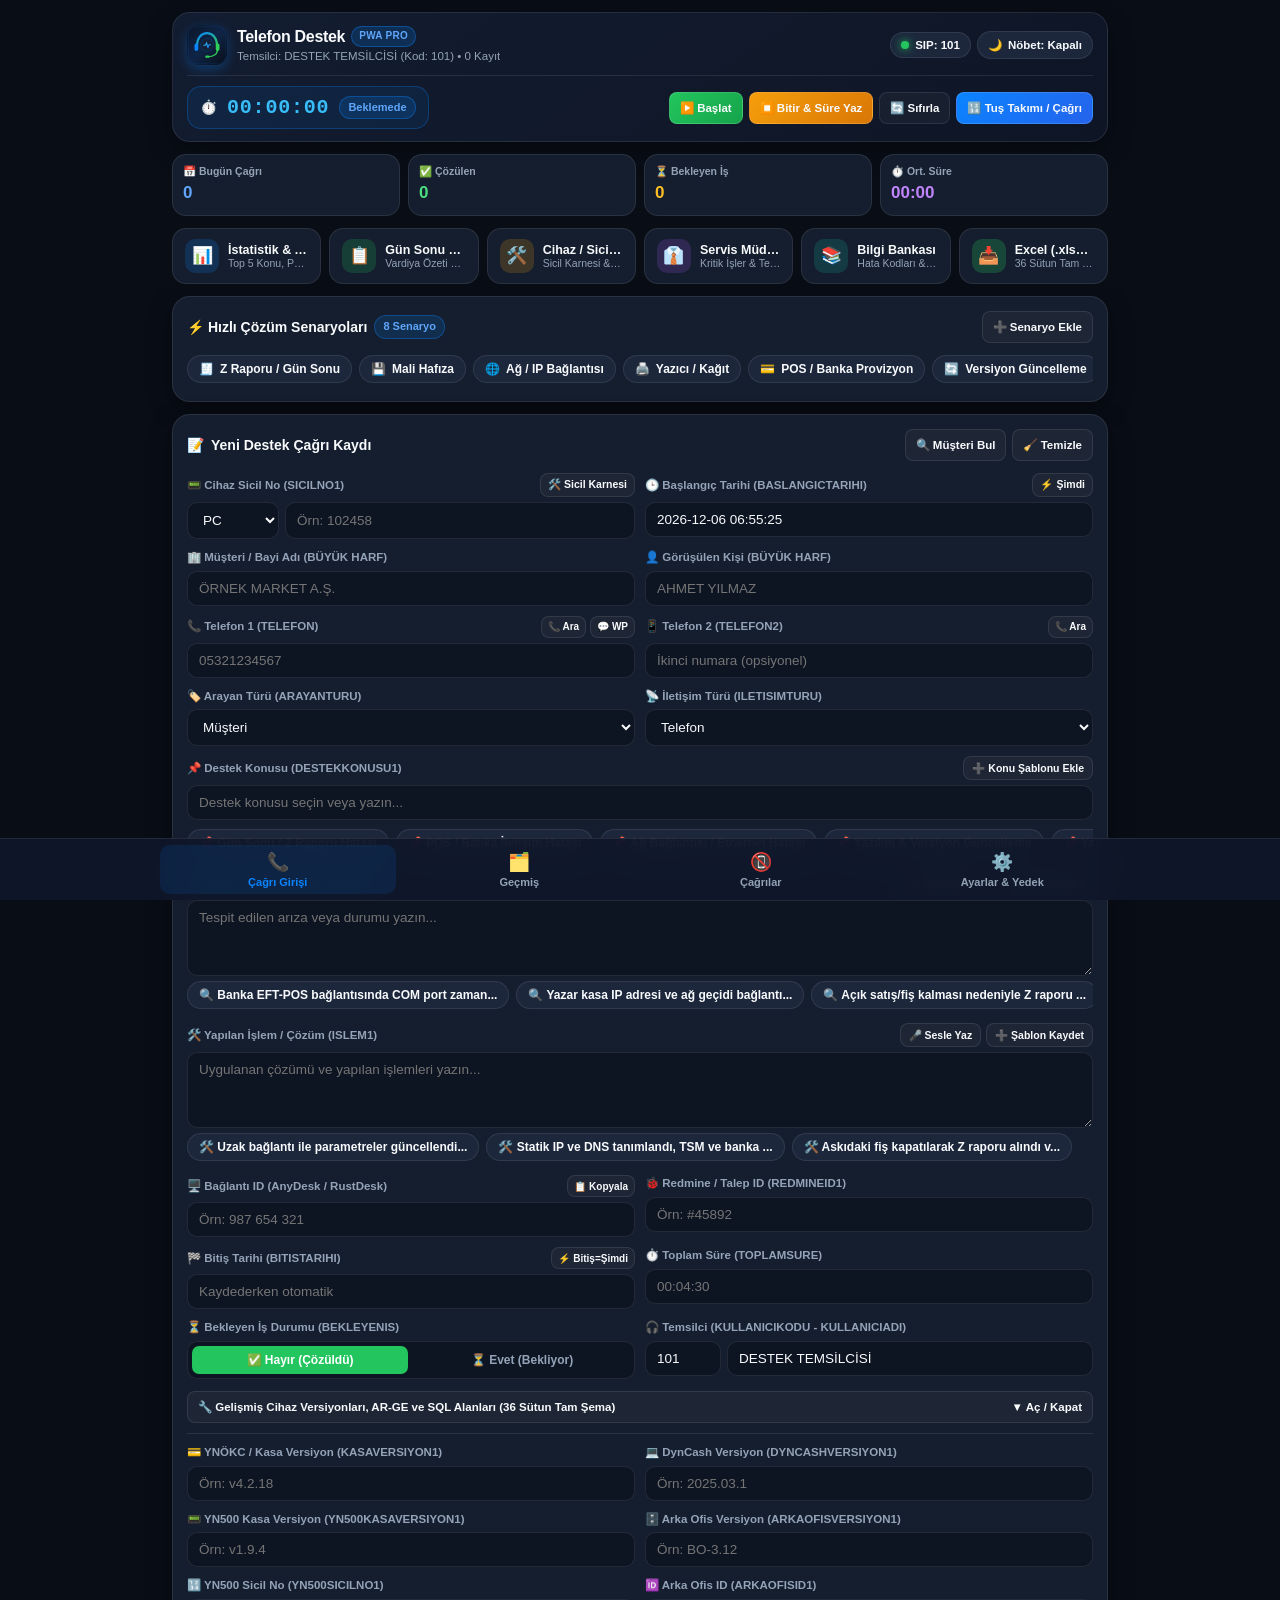
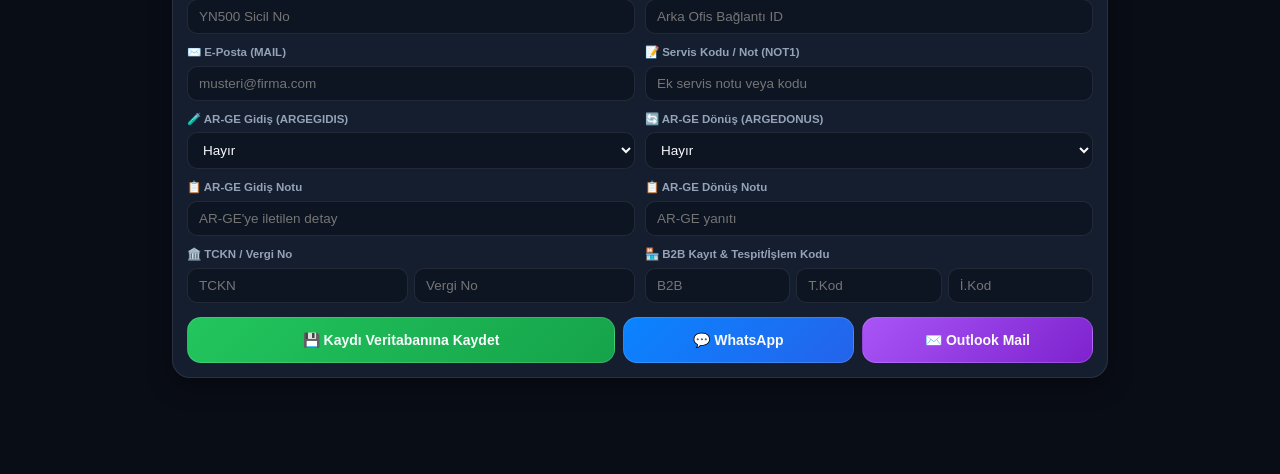
==== docs/index.html @ 039ad138 "refactor: update UI design and app configuration - Adopt iOS-inspired color palette and theme system" ====
<!DOCTYPE html>
<html lang="tr">
<head>
  <meta charset="UTF-8" />
  <meta name="viewport" content="width=device-width, initial-scale=1.0, maximum-scale=1.0, user-scalable=no, viewport-fit=cover" />
  <meta name="theme-color" content="#0A84FF" />
  <meta name="apple-mobile-web-app-capable" content="yes" />
  <meta name="apple-mobile-web-app-status-bar-style" content="black-translucent" />
  <meta name="apple-mobile-web-app-title" content="Telefon Destek" />
  <meta name="description" content="Telefon Destek - Çağrı Kayıt, Verimor SIP, Kronometre, İstatistik ve 36 Sütunlu Excel (.xlsx) Raporlama PWA Uygulaması" />
  <title>Telefon Destek - Çağrı & Servis Yönetimi (PWA)</title>
  <link rel="manifest" href="./manifest.json" />
  <link rel="icon" type="image/svg+xml" href="./icon.svg" />
  <link rel="apple-touch-icon" href="./icon.svg" />
  <link rel="stylesheet" href="./styles.css" />
</head>
<body>
  <div id="toastContainer" class="toast-container"></div>

  <div class="app-container">
    <!-- TOP HEADER & LIVE STOPWATCH / SIP BAR -->
    <header class="top-header">
      <div class="header-main-row">
        <div class="brand-wrap">
          <img src="./icon.svg" alt="Telefon Destek" class="brand-logo" />
          <div class="brand-titles">
            <div class="brand-title">
              <span>Telefon Destek</span>
              <span class="pwa-badge">PWA PRO</span>
            </div>
            <div class="brand-subtitle" id="headerRepSubtitle">Temsilci: Belirtilmemiş • Çevrimdışı Hazır</div>
          </div>
        </div>

        <div class="header-status-pills">
          <button type="button" class="status-pill" id="sipStatusPill" onclick="openModal('keypadModal')" title="Verimor SIP & Tuş Takımı">
            <span class="status-dot" id="sipStatusDot"></span>
            <span id="sipStatusText">SIP: Hazır (101)</span>
          </button>
          <button type="button" class="status-pill" id="dutyModePill" onclick="toggleDutyMode()" title="Nöbet / Mesai Dışı Modu">
            <span id="dutyModeIcon">🌙</span>
            <span id="dutyModeText">Nöbet: Kapalı</span>
          </button>
          <button type="button" class="status-pill" id="installPwaBtn" style="display:none; border-color:#0A84FF; color:#60A5FA;" onclick="installPWA()">
            <span>📲</span>
            <span>Uygulamayı Yükle</span>
          </button>
        </div>
      </div>

      <!-- LIVE CALL TIMER & QUICK ACTIONS -->
      <div class="timer-bar">
        <div class="timer-display-box" id="timerBox">
          <span>⏱️</span>
          <span class="timer-clock tabular-nums" id="timerDisplay">00:00:00</span>
          <span class="badge badge-blue" id="timerStateBadge">Beklemede</span>
        </div>

        <div class="timer-actions">
          <button type="button" class="btn btn-sm btn-green" id="btnTimerToggle" onclick="toggleTimer()">
            ▶️ Başlat
          </button>
          <button type="button" class="btn btn-sm btn-orange" onclick="finishCallTimerAndFill()">
            ⏹️ Bitir & Süre Yaz
          </button>
          <button type="button" class="btn btn-sm btn-outline" onclick="resetTimer()">
            🔄 Sıfırla
          </button>
          <button type="button" class="btn btn-sm btn-blue" onclick="openModal('keypadModal')">
            🔢 Tuş Takımı / Çağrı
          </button>
        </div>
      </div>
    </header>

    <!-- TAB 0: ANA EKRAN (ÇAĞRI GİRİŞİ & RAPOR ARAÇLARI) -->
    <main id="tabContent0" class="tab-pane">
      <!-- TODAY KPI STRIP -->
      <section class="kpi-strip">
        <div class="kpi-box">
          <div class="kpi-label">📅 Bugün Çağrı</div>
          <div class="kpi-val tabular-nums" id="kpiTodayTotal" style="color:#60A5FA;">0</div>
        </div>
        <div class="kpi-box">
          <div class="kpi-label">✅ Çözülen</div>
          <div class="kpi-val tabular-nums" id="kpiTodayResolved" style="color:#4ADE80;">0</div>
        </div>
        <div class="kpi-box">
          <div class="kpi-label">⏳ Bekleyen İş</div>
          <div class="kpi-val tabular-nums" id="kpiTodayPending" style="color:#FBBF24;">0</div>
        </div>
        <div class="kpi-box">
          <div class="kpi-label">⏱️ Ort. Süre</div>
          <div class="kpi-val tabular-nums" id="kpiTodayAvg" style="color:#C084FC;">00:00</div>
        </div>
      </section>

      <!-- QUICK REPORT & MANAGEMENT TOOLS -->
      <section class="quick-tools-grid">
        <button type="button" class="tool-card-btn" onclick="openStatisticsModal()">
          <div class="tool-icon" style="background:rgba(10,132,255,0.18); color:#60A5FA;">📊</div>
          <div class="tool-meta">
            <div class="tool-title">İstatistik & Analiz</div>
            <div class="tool-sub">Top 5 Konu, Personel, Isı Haritası</div>
          </div>
        </button>

        <button type="button" class="tool-card-btn" onclick="openDailyShiftModal()">
          <div class="tool-icon" style="background:rgba(34,197,94,0.18); color:#4ADE80;">📋</div>
          <div class="tool-meta">
            <div class="tool-title">Gün Sonu Raporu</div>
            <div class="tool-sub">Vardiya Özeti & WhatsApp</div>
          </div>
        </button>

        <button type="button" class="tool-card-btn" onclick="openDeviceReportModal()">
          <div class="tool-icon" style="background:rgba(245,158,11,0.18); color:#FBBF24;">🛠️</div>
          <div class="tool-meta">
            <div class="tool-title">Cihaz / Sicil Raporu</div>
            <div class="tool-sub">Sicil Karnesi & Arıza Geçmişi</div>
          </div>
        </button>

        <button type="button" class="tool-card-btn" onclick="openServiceManagerModal()">
          <div class="tool-icon" style="background:rgba(168,85,247,0.18); color:#C084FC;">👔</div>
          <div class="tool-meta">
            <div class="tool-title">Servis Müdürü Paneli</div>
            <div class="tool-sub">Kritik İşler & Tekrarlayanlar</div>
          </div>
        </button>

        <button type="button" class="tool-card-btn" onclick="openKnowledgeBaseModal()">
          <div class="tool-icon" style="background:rgba(20,184,166,0.18); color:#2DD4BF;">📚</div>
          <div class="tool-meta">
            <div class="tool-title">Bilgi Bankası</div>
            <div class="tool-sub">Hata Kodları & Hazır Çözüm</div>
          </div>
        </button>

        <button type="button" class="tool-card-btn" onclick="openExportExcelModal()">
          <div class="tool-icon" style="background:rgba(34,197,94,0.24); color:#4ADE80;">📥</div>
          <div class="tool-meta">
            <div class="tool-title">Excel (.xlsx) İndir</div>
            <div class="tool-sub">36 Sütun Tam Tablo Çıktısı</div>
          </div>
        </button>
      </section>

      <!-- QUICK SCENARIOS (SIK KARŞILAŞILAN SENARYOLAR) -->
      <section class="section-card">
        <div class="section-header">
          <div class="section-title">
            <span>⚡ Hızlı Çözüm Senaryoları</span>
            <span class="badge badge-blue" id="scenarioCountBadge">8 Senaryo</span>
          </div>
          <button type="button" class="btn btn-sm btn-outline" onclick="openScenarioModal()">
            ➕ Senaryo Ekle
          </button>
        </div>
        <div class="chips-scroll-row" id="quickScenariosRow"></div>
      </section>

      <!-- AUTO-FILL CUSTOMER SUGGESTION BANNER -->
      <div class="autofill-banner" id="autoFillBanner">
        <div style="min-width:0; flex:1;">
          <div style="font-size:12.5px; font-weight:800; color:#60A5FA;" id="autoFillTitle">💡 Geçmiş Kayıt Eşleşti</div>
          <div style="font-size:11.5px; color:var(--text-secondary);" id="autoFillDesc">Müşteri ve cihaz versiyon bilgileri bulundu.</div>
        </div>
        <div style="display:flex; gap:6px;">
          <button type="button" class="btn btn-sm btn-blue" onclick="applyAutoFillSuggestion()">⚡ Bilgileri Doldur</button>
          <button type="button" class="btn btn-sm btn-outline" onclick="dismissAutoFillBanner()">✖</button>
        </div>
      </div>

      <!-- MAIN SUPPORT ENTRY FORM -->
      <form id="supportForm" class="section-card" onsubmit="handleSaveRecord(event)">
        <div class="section-header">
          <div class="section-title">
            <span id="formModeIcon">📝</span>
            <span id="formModeTitle">Yeni Destek Çağrı Kaydı</span>
            <span class="badge badge-orange" id="editingRecordBadge" style="display:none;">Düzenleme Modu</span>
          </div>
          <div style="display:flex; gap:6px;">
            <button type="button" class="btn btn-sm btn-outline" onclick="lookupCustomerCandidatesManual()">
              🔍 Müşteri Bul
            </button>
            <button type="button" class="btn btn-sm btn-outline" onclick="clearSupportForm()">
              🧹 Temizle
            </button>
          </div>
        </div>

        <div class="form-grid">
          <!-- Sicil No (Prefix + Digits) -->
          <div class="form-group">
            <div class="field-label-row">
              <label class="field-label">📟 Cihaz Sicil No (SICILNO1)</label>
              <button type="button" class="btn btn-sm btn-outline" style="min-height:24px; padding:2px 7px; font-size:10.5px;" onclick="openDeviceReportForCurrentSicil()">
                🛠️ Sicil Karnesi
              </button>
            </div>
            <div class="input-with-btn">
              <select id="fSicilPrefix" class="form-select" style="width:92px; flex-shrink:0;" onchange="syncSicilFull()">
                <option value="PC">PC</option>
                <option value="OKC">OKC</option>
                <option value="YN">YN</option>
                <option value="EN">EN</option>
                <option value="DC">DC</option>
                <option value="">(Boş)</option>
              </select>
              <input type="text" id="fSicilDigits" class="form-input" placeholder="Örn: 102458" oninput="onSicilDigitsInput(this.value)" />
            </div>
          </div>

          <!-- Başlangıç Tarihi -->
          <div class="form-group">
            <div class="field-label-row">
              <label class="field-label">🕒 Başlangıç Tarihi (BASLANGICTARIHI)</label>
              <button type="button" class="btn btn-sm btn-outline" style="min-height:24px; padding:2px 7px; font-size:10.5px;" onclick="setStartNow()">
                ⚡ Şimdi
              </button>
            </div>
            <input type="text" id="fBasTarihi" class="form-input tabular-nums" placeholder="YYYY-MM-DD HH:mm:ss" />
          </div>

          <!-- Müşteri / Bayi Adı -->
          <div class="form-group">
            <div class="field-label-row">
              <label class="field-label">🏢 Müşteri / Bayi Adı (BÜYÜK HARF)</label>
            </div>
            <input type="text" id="fMusteriBayi" class="form-input" placeholder="ÖRNEK MARKET A.Ş." oninput="onMusteriInput(this)" required />
          </div>

          <!-- Görüşülen Kişi -->
          <div class="form-group">
            <div class="field-label-row">
              <label class="field-label">👤 Görüşülen Kişi (BÜYÜK HARF)</label>
            </div>
            <input type="text" id="fGorusulen" class="form-input" placeholder="AHMET YILMAZ" oninput="this.value = this.value.toLocaleUpperCase('tr-TR')" />
          </div>

          <!-- Telefon 1 -->
          <div class="form-group">
            <div class="field-label-row">
              <label class="field-label">📞 Telefon 1 (TELEFON)</label>
              <div style="display:flex; gap:4px;">
                <button type="button" class="btn btn-sm btn-outline" style="min-height:22px; padding:1px 6px; font-size:10px;" onclick="dialPhoneField('fTelefon')">📞 Ara</button>
                <button type="button" class="btn btn-sm btn-outline" style="min-height:22px; padding:1px 6px; font-size:10px;" onclick="whatsappPhoneField('fTelefon')">💬 WP</button>
              </div>
            </div>
            <input type="tel" id="fTelefon" class="form-input tabular-nums" placeholder="05321234567" oninput="onPhoneInput(this)" />
          </div>

          <!-- Telefon 2 -->
          <div class="form-group">
            <div class="field-label-row">
              <label class="field-label">📱 Telefon 2 (TELEFON2)</label>
              <button type="button" class="btn btn-sm btn-outline" style="min-height:22px; padding:1px 6px; font-size:10px;" onclick="dialPhoneField('fTelefon2')">📞 Ara</button>
            </div>
            <input type="tel" id="fTelefon2" class="form-input tabular-nums" placeholder="İkinci numara (opsiyonel)" oninput="this.value = this.value.replace(/\s+/g, '')" />
          </div>

          <!-- Arayan Türü -->
          <div class="form-group">
            <label class="field-label">🏷️ Arayan Türü (ARAYANTURU)</label>
            <select id="fArayan" class="form-select">
              <option value="Müşteri">Müşteri</option>
              <option value="Bayi">Bayi</option>
              <option value="Yetkili Servis">Yetkili Servis</option>
              <option value="Şube">Şube</option>
              <option value="Merkez">Merkez</option>
              <option value="Diğer">Diğer</option>
            </select>
          </div>

          <!-- İletişim Türü -->
          <div class="form-group">
            <label class="field-label">📡 İletişim Türü (ILETISIMTURU)</label>
            <select id="fIletisimTuru" class="form-select">
              <option value="Telefon">Telefon</option>
              <option value="Uzak Bağlantı">Uzak Bağlantı</option>
              <option value="WhatsApp">WhatsApp</option>
              <option value="E-Posta">E-Posta</option>
              <option value="Yerinde Servis">Yerinde Servis</option>
            </select>
          </div>

          <!-- Destek Konusu -->
          <div class="form-group full">
            <div class="field-label-row">
              <label class="field-label">📌 Destek Konusu (DESTEKKONUSU1)</label>
              <button type="button" class="btn btn-sm btn-outline" style="min-height:24px; padding:2px 8px; font-size:10.5px;" onclick="promptAddTemplate('KONU')">
                ➕ Konu Şablonu Ekle
              </button>
            </div>
            <input type="text" id="fDestekKonu" list="konuDatalist" class="form-input" placeholder="Destek konusu seçin veya yazın..." required />
            <datalist id="konuDatalist"></datalist>
            <div class="chips-scroll-row" id="popularKonuChips" style="margin-top:4px;"></div>
          </div>

          <!-- Tespit (TESPIT1) -->
          <div class="form-group full">
            <div class="field-label-row">
              <label class="field-label">🔍 Tespit / Arıza Tanımı (TESPIT1)</label>
              <div style="display:flex; gap:5px;">
                <button type="button" class="btn btn-sm btn-outline" style="min-height:24px; padding:2px 8px; font-size:10.5px;" onclick="startVoiceInput('fTespit')">
                  🎤 Sesle Yaz
                </button>
                <button type="button" class="btn btn-sm btn-outline" style="min-height:24px; padding:2px 8px; font-size:10.5px;" onclick="promptAddTemplate('TESPIT')">
                  ➕ Şablon Kaydet
                </button>
              </div>
            </div>
            <textarea id="fTespit" class="form-textarea" placeholder="Tespit edilen arıza veya durumu yazın..."></textarea>
            <div class="chips-scroll-row" id="tespitTemplateChips"></div>
          </div>

          <!-- Yapılan İşlem (ISLEM1) -->
          <div class="form-group full">
            <div class="field-label-row">
              <label class="field-label">🛠️ Yapılan İşlem / Çözüm (ISLEM1)</label>
              <div style="display:flex; gap:5px;">
                <button type="button" class="btn btn-sm btn-outline" style="min-height:24px; padding:2px 8px; font-size:10.5px;" onclick="startVoiceInput('fIslem')">
                  🎤 Sesle Yaz
                </button>
                <button type="button" class="btn btn-sm btn-outline" style="min-height:24px; padding:2px 8px; font-size:10.5px;" onclick="promptAddTemplate('ISLEM')">
                  ➕ Şablon Kaydet
                </button>
              </div>
            </div>
            <textarea id="fIslem" class="form-textarea" placeholder="Uygulanan çözümü ve yapılan işlemleri yazın..."></textarea>
            <div class="chips-scroll-row" id="islemTemplateChips"></div>
          </div>

          <!-- Bağlantı ID (AnyDesk vb.) & Redmine ID -->
          <div class="form-group">
            <div class="field-label-row">
              <label class="field-label">🖥️ Bağlantı ID (AnyDesk / RustDesk)</label>
              <button type="button" class="btn btn-sm btn-outline" style="min-height:22px; padding:1px 6px; font-size:10px;" onclick="copyFieldValue('fBagId')">📋 Kopyala</button>
            </div>
            <input type="text" id="fBagId" class="form-input tabular-nums" placeholder="Örn: 987 654 321" />
          </div>

          <div class="form-group">
            <label class="field-label">🐞 Redmine / Talep ID (REDMINEID1)</label>
            <input type="text" id="fRedmine" class="form-input tabular-nums" placeholder="Örn: #45892" />
          </div>

          <!-- Bitiş Tarihi & Toplam Süre -->
          <div class="form-group">
            <div class="field-label-row">
              <label class="field-label">🏁 Bitiş Tarihi (BITISTARIHI)</label>
              <button type="button" class="btn btn-sm btn-outline" style="min-height:22px; padding:1px 6px; font-size:10px;" onclick="setEndNowAndCalc()">⚡ Bitiş=Şimdi</button>
            </div>
            <input type="text" id="fBitTarihi" class="form-input tabular-nums" placeholder="Kaydederken otomatik" />
          </div>

          <div class="form-group">
            <label class="field-label">⏱️ Toplam Süre (TOPLAMSURE)</label>
            <input type="text" id="fSure" class="form-input tabular-nums" placeholder="00:04:30" />
          </div>

          <!-- Bekleyen İş Durumu -->
          <div class="form-group">
            <label class="field-label">⏳ Bekleyen İş Durumu (BEKLEYENIS)</label>
            <div class="segmented-row">
              <button type="button" id="segBekleyenHayir" class="seg-btn active-green" onclick="setBekleyenValue('Hayır')">
                ✅ Hayır (Çözüldü)
              </button>
              <button type="button" id="segBekleyenEvet" class="seg-btn" onclick="setBekleyenValue('Evet')">
                ⏳ Evet (Bekliyor)
              </button>
            </div>
            <input type="hidden" id="fBekleyen" value="Hayır" />
          </div>

          <!-- Temsilci (Kullanıcı Kodu & Adı) -->
          <div class="form-group">
            <label class="field-label">🎧 Temsilci (KULLANICIKODU - KULLANICIADI)</label>
            <div class="input-with-btn">
              <input type="text" id="fKullaniciKodu" class="form-input" style="width:76px; flex-shrink:0;" placeholder="Kod" />
              <input type="text" id="fKullanici" class="form-input" placeholder="Temsilci Adı Soyadı" />
            </div>
          </div>
        </div>

        <!-- GELİŞMİŞ ALANLAR (2. SAYFA: CİHAZ VERSİYONLARI, AR-GE, TCKN/VKNO, B2B) -->
        <div style="margin-top:12px;">
          <button type="button" class="btn btn-sm btn-outline" style="width:100%; justify-content:space-between;" onclick="toggleAdvancedFields()">
            <span>🔧 Gelişmiş Cihaz Versiyonları, AR-GE ve SQL Alanları (36 Sütun Tam Şema)</span>
            <span id="advToggleArrow">▼ Aç / Kapat</span>
          </button>

          <div id="advancedFieldsContainer" style="display:block; margin-top:10px; padding-top:10px; border-top:1px solid var(--border-subtle);">
            <div class="form-grid">
              <div class="form-group">
                <label class="field-label">💳 YNÖKC / Kasa Versiyon (KASAVERSIYON1)</label>
                <input type="text" id="fYnokcVersiyon" class="form-input" placeholder="Örn: v4.2.18" />
              </div>
              <div class="form-group">
                <label class="field-label">💻 DynCash Versiyon (DYNCASHVERSIYON1)</label>
                <input type="text" id="fDynCashVersiyon" class="form-input" placeholder="Örn: 2025.03.1" />
              </div>
              <div class="form-group">
                <label class="field-label">📟 YN500 Kasa Versiyon (YN500KASAVERSIYON1)</label>
                <input type="text" id="fYn500Versiyon" class="form-input" placeholder="Örn: v1.9.4" />
              </div>
              <div class="form-group">
                <label class="field-label">🗄️ Arka Ofis Versiyon (ARKAOFISVERSIYON1)</label>
                <input type="text" id="fArkaOfisVersiyon" class="form-input" placeholder="Örn: BO-3.12" />
              </div>
              <div class="form-group">
                <label class="field-label">🔢 YN500 Sicil No (YN500SICILNO1)</label>
                <input type="text" id="fYn500SicilNo" class="form-input" placeholder="YN500 Sicil No" />
              </div>
              <div class="form-group">
                <label class="field-label">🆔 Arka Ofis ID (ARKAOFISID1)</label>
                <input type="text" id="fArkaOfisId" class="form-input" placeholder="Arka Ofis Bağlantı ID" />
              </div>
              <div class="form-group">
                <label class="field-label">✉️ E-Posta (MAIL)</label>
                <input type="email" id="fMail" class="form-input" placeholder="musteri@firma.com" />
              </div>
              <div class="form-group">
                <label class="field-label">📝 Servis Kodu / Not (NOT1)</label>
                <input type="text" id="fServisKodu" class="form-input" placeholder="Ek servis notu veya kodu" />
              </div>
              <div class="form-group">
                <label class="field-label">🧪 AR-GE Gidiş (ARGEGIDIS)</label>
                <select id="fArgeGidis" class="form-select">
                  <option value="Hayır">Hayır</option>
                  <option value="Evet">Evet</option>
                </select>
              </div>
              <div class="form-group">
                <label class="field-label">🔄 AR-GE Dönüş (ARGEDONUS)</label>
                <select id="fArgeDonus" class="form-select">
                  <option value="Hayır">Hayır</option>
                  <option value="Evet">Evet</option>
                </select>
              </div>
              <div class="form-group">
                <label class="field-label">📋 AR-GE Gidiş Notu</label>
                <input type="text" id="fArgeGidisNotu" class="form-input" placeholder="AR-GE'ye iletilen detay" />
              </div>
              <div class="form-group">
                <label class="field-label">📋 AR-GE Dönüş Notu</label>
                <input type="text" id="fArgeDonusNotu" class="form-input" placeholder="AR-GE yanıtı" />
              </div>
              <div class="form-group">
                <label class="field-label">🏛️ TCKN / Vergi No</label>
                <div class="input-with-btn">
                  <input type="text" id="fTckn" class="form-input" placeholder="TCKN" />
                  <input type="text" id="fVergiNo" class="form-input" placeholder="Vergi No" />
                </div>
              </div>
              <div class="form-group">
                <label class="field-label">🏪 B2B Kayıt & Tespit/İşlem Kodu</label>
                <div class="input-with-btn">
                  <input type="text" id="fB2bKayit" class="form-input" placeholder="B2B" />
                  <input type="text" id="fTespitKodu" class="form-input" placeholder="T.Kod" />
                  <input type="text" id="fIslemKodu" class="form-input" placeholder="İ.Kod" />
                </div>
              </div>
            </div>
          </div>
        </div>

        <!-- SUBMIT & SHARE ACTION BAR -->
        <div style="display:flex; gap:8px; flex-wrap:wrap; margin-top:14px;">
          <button type="submit" class="btn btn-lg btn-green" style="flex:2; min-width:180px;" id="btnSubmitRecord">
            💾 Kaydı Veritabanına Kaydet
          </button>
          <button type="button" class="btn btn-lg btn-blue" style="flex:1;" onclick="shareCurrentFormWhatsApp()">
            💬 WhatsApp
          </button>
          <button type="button" class="btn btn-lg btn-purple" style="flex:1;" onclick="shareCurrentFormEmail()">
            ✉️ Outlook Mail
          </button>
        </div>
      </form>
    </main>

    <!-- TAB 1: GEÇMİŞ KAYITLAR -->
    <main id="tabContent1" class="tab-pane" style="display:none;">
      <section class="section-card">
        <div class="section-header">
          <div class="section-title">
            <span>🗂️ Destek Kayıt Geçmişi</span>
            <span class="badge badge-blue" id="historyTotalBadge">0 Kayıt</span>
          </div>
          <div style="display:flex; gap:6px;">
            <button type="button" class="btn btn-sm btn-green" onclick="openExportExcelModal()">
              📥 Excel (.xlsx)
            </button>
          </div>
        </div>

        <div class="form-grid" style="margin-bottom:10px;">
          <div class="form-group full">
            <input type="search" id="historySearchInput" class="form-input" placeholder="🔍 Müşteri, Sicil No, Telefon, Konu, Tespit, İşlem veya Temsilci ara..." oninput="renderHistoryList()" />
          </div>
        </div>

        <div class="chips-scroll-row" style="margin-bottom:10px;">
          <button type="button" class="chip active" id="histFilterAll" onclick="setHistoryFilter('ALL')">📋 Tümü</button>
          <button type="button" class="chip" id="histFilterToday" onclick="setHistoryFilter('TODAY')">📅 Bugün</button>
          <button type="button" class="chip" id="histFilterPending" onclick="setHistoryFilter('PENDING')">⏳ Bekleyen İşler</button>
          <button type="button" class="chip" id="histFilterResolved" onclick="setHistoryFilter('RESOLVED')">✅ Çözülenler</button>
          <button type="button" class="chip" id="histFilterArge" onclick="setHistoryFilter('ARGE')">🧪 AR-GE Kayıtları</button>
        </div>

        <div id="historyListContainer"></div>
      </section>
    </main>

    <!-- TAB 2: KAÇAN ÇAĞRILAR & ÇAĞRI GÜNLÜĞÜ -->
    <main id="tabContent2" class="tab-pane" style="display:none;">
      <section class="section-card">
        <div class="section-header">
          <div class="section-title">
            <span>📵 Kaçan Çağrılar & Santral Günlüğü</span>
            <span class="badge badge-red" id="missedCountHeaderBadge">0 Cevapsız</span>
          </div>
          <div style="display:flex; gap:6px;">
            <button type="button" class="btn btn-sm btn-blue" onclick="promptAddMissedCall()">
              ➕ Çağrı Ekle
            </button>
            <button type="button" class="btn btn-sm btn-outline" onclick="markAllMissedHandled()">
              ✅ Tümünü İşlendi Yap
            </button>
          </div>
        </div>

        <div class="chips-scroll-row" style="margin-bottom:10px;">
          <button type="button" class="chip active" id="callFilterAll" onclick="setCallLogFilter('ALL')">📋 Tüm Çağrılar</button>
          <button type="button" class="chip" id="callFilterMissed" onclick="setCallLogFilter('MISSED')">🔴 Cevapsızlar</button>
          <button type="button" class="chip" id="callFilterUnhandled" onclick="setCallLogFilter('UNHANDLED')">⏳ Dönüş Bekleyenler</button>
          <button type="button" class="chip" id="callFilterIncoming" onclick="setCallLogFilter('INCOMING')">↙️ Gelen</button>
          <button type="button" class="chip" id="callFilterOutgoing" onclick="setCallLogFilter('OUTGOING')">↗️ Giden</button>
        </div>

        <div id="missedCallsListContainer"></div>
      </section>
    </main>

    <!-- TAB 3: AYARLAR, YEDEKLEME (ANDROID UYUMLU JSON), TEMSİLCİ & SQL -->
    <main id="tabContent3" class="tab-pane" style="display:none;">
      <!-- 1. YEDEKLEME & GERİ YÜKLEME (ANDROID APK İLE %100 UYUMLU) -->
      <section class="section-card">
        <div class="section-header">
          <div class="section-title">
            <span>💾 Tam Sistem Yedekleme & Geri Yükleme (Android APK Uyumlu)</span>
          </div>
          <span class="badge badge-green" id="storageSizeBadge">0 KB</span>
        </div>
        <p style="font-size:12px; color:var(--text-secondary); margin-bottom:12px;">
          Android APK uygulamasından aldığınız <b>Destek_Yedek_*.json</b> dosyasını buraya yükleyebilir veya buradaki yedeği Android telefonunuza aktarabilirsiniz.
        </p>
        <div style="display:flex; gap:8px; flex-wrap:wrap;">
          <button type="button" class="btn btn-green" onclick="exportFullBackupJson()">
            📤 Tam Yedek İndir (.json)
          </button>
          <label class="btn btn-blue" style="cursor:pointer;">
            📥 Yedek Dosyası Yükle (.json)
            <input type="file" id="backupFileInput" accept=".json,application/json" style="display:none;" onchange="handleBackupFileSelected(event)" />
          </label>
          <button type="button" class="btn btn-outline" onclick="loadSampleDemoData()">
            ✨ Örnek Test Verisi Yükle
          </button>
        </div>
      </section>

      <!-- 2. TEMSİLCİ & GENEL UYGULAMA AYARLARI -->
      <section class="section-card">
        <div class="section-header">
          <div class="section-title">👤 Temsilci & E-Posta Ayarları</div>
        </div>
        <div class="form-grid">
          <div class="form-group">
            <label class="field-label">Varsayılan Temsilci Kodu (ID)</label>
            <input type="text" id="setGlobalKod" class="form-input" placeholder="Örn: 6" />
          </div>
          <div class="form-group">
            <label class="field-label">Varsayılan Temsilci Adı Soyadı</label>
            <input type="text" id="setGlobalAd" class="form-input" placeholder="Örn: MURAT DEMİR" />
          </div>
          <div class="form-group full">
            <label class="field-label">Outlook / Servis Alıcı E-Posta Adresi</label>
            <input type="email" id="setOutlookEmail" class="form-input" placeholder="servis@enpos.com.tr" />
          </div>
        </div>
        <div style="margin-top:10px; display:flex; justify-content:flex-end;">
          <button type="button" class="btn btn-blue" onclick="saveGeneralSettings()">💾 Temsilci Ayarlarını Kaydet</button>
        </div>

        <!-- Ek Temsilci Listesi -->
        <div style="margin-top:14px; padding-top:12px; border-top:1px solid var(--border-subtle);">
          <div class="field-label-row" style="margin-bottom:8px;">
            <span class="field-label">👥 Ek Temsilci Listesi (Kod ↔ İsim Eşleştirme)</span>
            <button type="button" class="btn btn-sm btn-outline" onclick="promptAddRepresentative()">➕ Temsilci Ekle</button>
          </div>
          <div class="chips-scroll-row" id="repPresetsContainer"></div>
        </div>
      </section>

      <!-- 3. VERIMOR BULUT SANTRAL (SIP) AYARLARI -->
      <section class="section-card">
        <div class="section-header">
          <div class="section-title">📞 Verimor Bulut Santral (SIP) Yapılandırması</div>
        </div>
        <div class="form-grid">
          <div class="form-group">
            <label class="field-label">SIP Domain / Sunucu</label>
            <input type="text" id="setSipDomain" class="form-input" placeholder="sirketiniz.bulutsantralim.com" />
          </div>
          <div class="form-group">
            <label class="field-label">Dahili No (Extension)</label>
            <input type="text" id="setSipExt" class="form-input" placeholder="101" />
          </div>
          <div class="form-group">
            <label class="field-label">SIP Şifre</label>
            <input type="password" id="setSipPass" class="form-input" placeholder="••••••••" />
          </div>
          <div class="form-group">
            <label class="field-label">Port</label>
            <input type="text" id="setSipPort" class="form-input" placeholder="5060" />
          </div>
        </div>
        <div style="margin-top:10px; display:flex; justify-content:flex-end; gap:8px;">
          <button type="button" class="btn btn-green" onclick="saveSipSettings()">🔌 SIP Ayarlarını Kaydet & Bağlan</button>
        </div>
      </section>

      <!-- 4. UZAK SQL / API SENKRONİZASYON AYARLARI -->
      <section class="section-card">
        <div class="section-header">
          <div class="section-title">🗄️ Uzak SQL / REST API Sunucu Ayarları</div>
        </div>
        <div class="form-grid">
          <div class="form-group">
            <label class="field-label">Veritabanı Türü</label>
            <select id="setSqlType" class="form-select">
              <option value="MySQL">MySQL / MariaDB</option>
              <option value="MSSQL">MS SQL Server</option>
              <option value="PostgreSQL">PostgreSQL</option>
            </select>
          </div>
          <div class="form-group">
            <label class="field-label">Sunucu IP / Host</label>
            <input type="text" id="setSqlHost" class="form-input" placeholder="192.168.1.100" />
          </div>
          <div class="form-group">
            <label class="field-label">Port</label>
            <input type="text" id="setSqlPort" class="form-input" placeholder="8080" />
          </div>
          <div class="form-group">
            <label class="field-label">Veritabanı Adı</label>
            <input type="text" id="setSqlDb" class="form-input" placeholder="destek_db" />
          </div>
        </div>
        <div style="margin-top:10px; display:flex; justify-content:flex-end; gap:8px; flex-wrap:wrap;">
          <button type="button" class="btn btn-outline" onclick="testSqlConnection()">🔍 Bağlantıyı Test Et</button>
          <button type="button" class="btn btn-blue" onclick="saveSqlSettings()">💾 SQL Ayarlarını Kaydet</button>
        </div>
      </section>

      <!-- 5. VERİ TEMİZLEME -->
      <section class="section-card" style="border-color:rgba(239,68,68,0.3);">
        <div class="section-header">
          <div class="section-title" style="color:#F87171;">⚠️ Tarih Aralığına Göre veya Tüm Kayıtları Sil</div>
        </div>
        <div class="form-grid">
          <div class="form-group">
            <label class="field-label">Başlangıç Tarihi</label>
            <input type="date" id="delStartDate" class="form-input" />
          </div>
          <div class="form-group">
            <label class="field-label">Bitiş Tarihi</label>
            <input type="date" id="delEndDate" class="form-input" />
          </div>
        </div>
        <div style="margin-top:10px; display:flex; gap:8px; flex-wrap:wrap;">
          <button type="button" class="btn btn-orange" onclick="deleteRecordsByDateRange()">🗑️ Seçili Tarih Aralığını Sil</button>
          <button type="button" class="btn btn-red" onclick="deleteAllRecordsConfirm()">🔥 Tüm Kayıtları Sıfırla</button>
        </div>
      </section>
    </main>
  </div>

  <!-- BOTTOM NAVIGATION BAR -->
  <nav class="bottom-nav">
    <div class="bottom-nav-inner">
      <button type="button" class="nav-item active" id="navBtn0" onclick="switchTab(0)">
        <span class="nav-icon">📞</span>
        <span>Çağrı Girişi</span>
      </button>
      <button type="button" class="nav-item" id="navBtn1" onclick="switchTab(1)">
        <span class="nav-icon">🗂️</span>
        <span>Geçmiş</span>
        <span class="nav-badge" id="navHistoryBadge" style="display:none;">0</span>
      </button>
      <button type="button" class="nav-item" id="navBtn2" onclick="switchTab(2)">
        <span class="nav-icon">📵</span>
        <span>Çağrılar</span>
        <span class="nav-badge" id="navMissedBadge" style="display:none;">0</span>
      </button>
      <button type="button" class="nav-item" id="navBtn3" onclick="switchTab(3)">
        <span class="nav-icon">⚙️</span>
        <span>Ayarlar & Yedek</span>
      </button>
    </div>
  </nav>

  <!-- MODAL 1: İSTATİSTİK & ANALİZ RAPORU -->
  <div class="modal-backdrop" id="statsModal">
    <div class="modal-dialog">
      <div class="modal-header">
        <div class="modal-title">📊 Gelişmiş Destek İstatistik & Performans Analizi</div>
        <button type="button" class="btn btn-sm btn-outline" onclick="closeModal('statsModal')">✖ Kapat</button>
      </div>
      <div class="modal-body">
        <div class="chips-scroll-row" style="margin-bottom:12px;">
          <button type="button" class="chip active" id="stRangeAll" onclick="setStatsRange('ALL')">🌐 Tüm Zamanlar</button>
          <button type="button" class="chip" id="stRangeToday" onclick="setStatsRange('TODAY')">📅 Bugün</button>
          <button type="button" class="chip" id="stRangeWeek" onclick="setStatsRange('WEEK')">📆 Son 7 Gün</button>
          <button type="button" class="chip" id="stRangeMonth" onclick="setStatsRange('MONTH')">🗓️ Bu Ay</button>
        </div>
        <div id="statsModalContent"></div>
      </div>
      <div class="modal-footer">
        <button type="button" class="btn btn-green" onclick="openExportExcelModal()">📥 Excel (.xlsx) İndir</button>
        <button type="button" class="btn btn-outline" onclick="closeModal('statsModal')">Kapat</button>
      </div>
    </div>
  </div>

  <!-- MODAL 2: GÜN SONU VARDİYA RAPORU -->
  <div class="modal-backdrop" id="shiftModal">
    <div class="modal-dialog">
      <div class="modal-header">
        <div class="modal-title">📋 Gün Sonu & Vardiya Özeti Raporu</div>
        <button type="button" class="btn btn-sm btn-outline" onclick="closeModal('shiftModal')">✖ Kapat</button>
      </div>
      <div class="modal-body">
        <div class="form-grid" style="margin-bottom:12px;">
          <div class="form-group">
            <label class="field-label">Rapor Tarihi Seçiniz</label>
            <input type="date" id="shiftReportDate" class="form-input" onchange="renderDailyShiftReport()" />
          </div>
          <div class="form-group" style="justify-content:flex-end;">
            <div style="display:flex; gap:6px;">
              <button type="button" class="btn btn-sm btn-outline" onclick="setShiftDateOffset(0)">Bugün</button>
              <button type="button" class="btn btn-sm btn-outline" onclick="setShiftDateOffset(-1)">Dün</button>
              <button type="button" class="btn btn-sm btn-outline" onclick="setShiftDateOffset(-2)">2 Gün Önce</button>
            </div>
          </div>
        </div>
        <textarea id="shiftReportText" class="form-textarea" style="min-height:260px; font-family:monospace; font-size:12.5px;" readonly></textarea>
      </div>
      <div class="modal-footer">
        <button type="button" class="btn btn-blue" onclick="copyShiftReport()">📋 Raporu Kopyala</button>
        <button type="button" class="btn btn-green" onclick="shareShiftReportWhatsApp()">💬 WhatsApp'ta Paylaş</button>
        <button type="button" class="btn btn-teal" onclick="exportShiftDateExcel()">📥 Günün Excel'ini İndir</button>
      </div>
    </div>
  </div>

  <!-- MODAL 3: CİHAZ / SİCİL SERVİS RAPORU -->
  <div class="modal-backdrop" id="deviceReportModal">
    <div class="modal-dialog">
      <div class="modal-header">
        <div class="modal-title">🛠️ Cihaz / Sicil Servis Karnesi Raporu</div>
        <button type="button" class="btn btn-sm btn-outline" onclick="closeModal('deviceReportModal')">✖ Kapat</button>
      </div>
      <div class="modal-body">
        <div class="input-with-btn" style="margin-bottom:12px;">
          <input type="text" id="deviceReportSearchInput" class="form-input" placeholder="Sicil No veya Müşteri Adı girin (Örn: PC102458)..." oninput="renderDeviceServiceReport()" />
          <button type="button" class="btn btn-blue" onclick="renderDeviceServiceReport()">🔍 Sorgula</button>
        </div>
        <div id="deviceReportContent"></div>
      </div>
      <div class="modal-footer">
        <button type="button" class="btn btn-blue" onclick="copyDeviceReportText()">📋 Cihaz Karnesini Kopyala</button>
        <button type="button" class="btn btn-outline" onclick="closeModal('deviceReportModal')">Kapat</button>
      </div>
    </div>
  </div>

  <!-- MODAL 4: SERVİS MÜDÜRÜ YÖNETİCİ PANELİ -->
  <div class="modal-backdrop" id="serviceManagerModal">
    <div class="modal-dialog">
      <div class="modal-header">
        <div class="modal-title">👔 Servis Müdürü & Yönetici Denetim Paneli</div>
        <button type="button" class="btn btn-sm btn-outline" onclick="closeModal('serviceManagerModal')">✖ Kapat</button>
      </div>
      <div class="modal-body" id="serviceManagerContent"></div>
      <div class="modal-footer">
        <button type="button" class="btn btn-outline" onclick="closeModal('serviceManagerModal')">Kapat</button>
      </div>
    </div>
  </div>

  <!-- MODAL 5: ARIZA & HATA KODU BİLGİ BANKASI -->
  <div class="modal-backdrop" id="kbModal">
    <div class="modal-dialog">
      <div class="modal-header">
        <div class="modal-title">📚 POS & ÖKC Arıza / Hata Kodu Bilgi Bankası</div>
        <button type="button" class="btn btn-sm btn-outline" onclick="closeModal('kbModal')">✖ Kapat</button>
      </div>
      <div class="modal-body">
        <div class="input-with-btn" style="margin-bottom:10px;">
          <input type="search" id="kbSearchInput" class="form-input" placeholder="🔍 Hata kodu (ERR-304, PRN-24, POS-91) veya anahtar kelime ara..." oninput="renderKnowledgeBase()" />
          <button type="button" class="btn btn-sm btn-blue" onclick="promptAddKnowledgeArticle()">➕ Makale Ekle</button>
        </div>
        <div id="kbArticlesContainer"></div>
      </div>
      <div class="modal-footer">
        <button type="button" class="btn btn-outline" onclick="closeModal('kbModal')">Kapat</button>
      </div>
    </div>
  </div>

  <!-- MODAL 6: EXCEL (.XLSX) RAPOR İNDİRME -->
  <div class="modal-backdrop" id="exportExcelModal">
    <div class="modal-dialog" style="max-width:520px;">
      <div class="modal-header">
        <div class="modal-title">📥 36 Sütunlu Excel (.xlsx) Rapor Oluştur</div>
        <button type="button" class="btn btn-sm btn-outline" onclick="closeModal('exportExcelModal')">✖ Kapat</button>
      </div>
      <div class="modal-body">
        <p style="font-size:12.5px; color:var(--text-secondary); margin-bottom:12px;">
          Seçilen tarih aralığındaki destek kayıtları, kurumsal veritabanı şemasına birebir uyumlu <b>36 sütunlu gerçek Microsoft Excel (.xlsx)</b> dosyası olarak indirilir.
        </p>
        <div class="chips-scroll-row" style="margin-bottom:12px;">
          <button type="button" class="chip" onclick="setExportRangePreset(0)">📅 Bugün</button>
          <button type="button" class="chip" onclick="setExportRangePreset(7)">📆 Son 7 Gün</button>
          <button type="button" class="chip" onclick="setExportRangePreset(30)">🗓️ Son 30 Gün</button>
          <button type="button" class="chip" onclick="setExportRangePreset(3650)">🌐 Tüm Kayıtlar</button>
        </div>
        <div class="form-grid">
          <div class="form-group">
            <label class="field-label">Başlangıç Tarihi</label>
            <input type="date" id="exportStartDate" class="form-input" />
          </div>
          <div class="form-group">
            <label class="field-label">Bitiş Tarihi</label>
            <input type="date" id="exportEndDate" class="form-input" />
          </div>
        </div>
      </div>
      <div class="modal-footer">
        <button type="button" class="btn btn-green btn-lg" onclick="generateAndDownloadExcel()">
          📥 Excel (.xlsx) Dosyasını İndir
        </button>
      </div>
    </div>
  </div>

  <!-- MODAL 7: TUŞ TAKIMI & SANTRAL ÇAĞRI KONTROL -->
  <div class="modal-backdrop" id="keypadModal">
    <div class="modal-dialog" style="max-width:420px;">
      <div class="modal-header">
        <div class="modal-title">🔢 Verimor SIP & Çağrı Tuş Takımı</div>
        <button type="button" class="btn btn-sm btn-outline" onclick="closeModal('keypadModal')">✖ Kapat</button>
      </div>
      <div class="modal-body" style="text-align:center;">
        <input type="tel" id="keypadDisplayInput" class="form-input tabular-nums" style="font-size:22px; font-weight:800; text-align:center; margin-bottom:8px;" placeholder="Numara çevirin..." />
        <div class="keypad-grid">
          <button type="button" class="keypad-btn" onclick="pressKeypad('1')">1<span>OO</span></button>
          <button type="button" class="keypad-btn" onclick="pressKeypad('2')">2<span>ABC</span></button>
          <button type="button" class="keypad-btn" onclick="pressKeypad('3')">3<span>DEF</span></button>
          <button type="button" class="keypad-btn" onclick="pressKeypad('4')">4<span>GHI</span></button>
          <button type="button" class="keypad-btn" onclick="pressKeypad('5')">5<span>JKL</span></button>
          <button type="button" class="keypad-btn" onclick="pressKeypad('6')">6<span>MNO</span></button>
          <button type="button" class="keypad-btn" onclick="pressKeypad('7')">7<span>PQRS</span></button>
          <button type="button" class="keypad-btn" onclick="pressKeypad('8')">8<span>TUV</span></button>
          <button type="button" class="keypad-btn" onclick="pressKeypad('9')">9<span>WXYZ</span></button>
          <button type="button" class="keypad-btn" onclick="pressKeypad('*')">*<span></span></button>
          <button type="button" class="keypad-btn" onclick="pressKeypad('0')">0<span>+</span></button>
          <button type="button" class="keypad-btn" onclick="pressKeypad('#')">#<span></span></button>
        </div>
        <div style="display:flex; gap:8px; justify-content:center; margin-top:10px; flex-wrap:wrap;">
          <button type="button" class="btn btn-green btn-lg" onclick="startCallFromKeypad()">📞 Çağrı Başlat & Forma Aktar</button>
          <button type="button" class="btn btn-orange" onclick="simulateIncomingSipCall()">🔔 Gelen Çağrı Simüle Et</button>
          <button type="button" class="btn btn-outline" onclick="document.getElementById('keypadDisplayInput').value=''">⌫ Sil</button>
        </div>
      </div>
    </div>
  </div>

  <!-- MODAL 8: HIZLI SENARYO EKLEME -->
  <div class="modal-backdrop" id="scenarioModal">
    <div class="modal-dialog" style="max-width:480px;">
      <div class="modal-header">
        <div class="modal-title">⚡ Yeni Hızlı Çözüm Senaryosu Ekle</div>
        <button type="button" class="btn btn-sm btn-outline" onclick="closeModal('scenarioModal')">✖ Kapat</button>
      </div>
      <div class="modal-body">
        <div class="form-grid">
          <div class="form-group">
            <label class="field-label">İkon (Emoji)</label>
            <input type="text" id="scIcon" class="form-input" value="⚡" />
          </div>
          <div class="form-group">
            <label class="field-label">Kısa Başlık</label>
            <input type="text" id="scTitle" class="form-input" placeholder="Örn: E-Arşiv Hatası" />
          </div>
          <div class="form-group full">
            <label class="field-label">Destek Konusu</label>
            <input type="text" id="scKonu" class="form-input" placeholder="E-Arşiv / E-Fatura Entegrasyonu" />
          </div>
          <div class="form-group full">
            <label class="field-label">Hazır Tespit Metni</label>
            <textarea id="scTespit" class="form-textarea"></textarea>
          </div>
          <div class="form-group full">
            <label class="field-label">Hazır İşlem / Çözüm Metni</label>
            <textarea id="scIslem" class="form-textarea"></textarea>
          </div>
        </div>
      </div>
      <div class="modal-footer">
        <button type="button" class="btn btn-green" onclick="saveNewQuickScenario()">💾 Senaryoyu Kaydet</button>
      </div>
    </div>
  </div>

  <!-- MODAL 9: MÜŞTERİ / CİHAZ EŞLEŞME SEÇİCİ -->
  <div class="modal-backdrop" id="candidatePickerModal">
    <div class="modal-dialog" style="max-width:560px;">
      <div class="modal-header">
        <div class="modal-title">🔍 Eşleşen Müşteri / Cihaz Kayıtları</div>
        <button type="button" class="btn btn-sm btn-outline" onclick="closeModal('candidatePickerModal')">✖ Kapat</button>
      </div>
      <div class="modal-body" id="candidatePickerList"></div>
    </div>
  </div>

  <script src="./app.js"></script>
</body>
</html>
---- docs/styles.css ----
:root {
  --bg-primary: #090D16;
  --bg-secondary: #111827;
  --bg-card: #151E2E;
  --bg-card-alt: #1C273C;
  --bg-input: #0D1422;
  --border-subtle: rgba(255, 255, 255, 0.09);
  --border-focus: #0A84FF;
  --text-primary: #F8FAFC;
  --text-secondary: #94A3B8;
  --text-muted: #64748B;
  --ios-blue: #0A84FF;
  --ios-blue-hover: #2563EB;
  --excel-green: #22C55E;
  --excel-green-dark: #15803D;
  --orange-warn: #F59E0B;
  --red-danger: #EF4444;
  --purple-accent: #A855F7;
  --teal-accent: #14B8A6;
  --cyan-accent: #06B6D4;
  --radius-sm: 10px;
  --radius-md: 14px;
  --radius-lg: 18px;
  --shadow-card: 0 8px 24px rgba(0, 0, 0, 0.35);
  --safe-bottom: env(safe-area-inset-bottom, 0px);
}

* {
  box-sizing: border-box;
  margin: 0;
  padding: 0;
  -webkit-tap-highlight-color: transparent;
}

html, body {
  background-color: var(--bg-primary);
  color: var(--text-primary);
  font-family: -apple-system, BlinkMacSystemFont, "SF Pro Text", "Segoe UI", Roboto, Helvetica, Arial, sans-serif;
  font-size: 14px;
  line-height: 1.45;
  min-height: 100vh;
  overflow-x: hidden;
}

.tabular-nums {
  font-variant-numeric: tabular-nums;
  font-feature-settings: "tnum";
}

/* App Shell */
.app-container {
  max-width: 960px;
  margin: 0 auto;
  padding: 12px 12px calc(84px + var(--safe-bottom)) 12px;
}

/* Top Header & SIP Status Bar */
.top-header {
  background: linear-gradient(145deg, #131D31 0%, #0E1525 100%);
  border: 1px solid var(--border-subtle);
  border-radius: var(--radius-lg);
  padding: 12px 14px;
  margin-bottom: 12px;
  box-shadow: var(--shadow-card);
}

.header-main-row {
  display: flex;
  align-items: center;
  justify-content: space-between;
  gap: 10px;
  flex-wrap: wrap;
}

.brand-wrap {
  display: flex;
  align-items: center;
  gap: 10px;
  min-width: 0;
  flex: 1 1 auto;
}

.brand-logo {
  width: 40px;
  height: 40px;
  border-radius: 12px;
  flex-shrink: 0;
  box-shadow: 0 4px 12px rgba(10, 132, 255, 0.3);
}

.brand-titles {
  min-width: 0;
}

.brand-title {
  font-size: 16px;
  font-weight: 800;
  letter-spacing: -0.02em;
  white-space: nowrap;
  overflow: hidden;
  text-overflow: ellipsis;
  display: flex;
  align-items: center;
  gap: 6px;
}

.pwa-badge {
  font-size: 10px;
  font-weight: 700;
  padding: 2px 7px;
  border-radius: 999px;
  background: rgba(10, 132, 255, 0.18);
  color: #60A5FA;
  border: 1px solid rgba(10, 132, 255, 0.4);
  letter-spacing: 0.03em;
}

.brand-subtitle {
  font-size: 11.5px;
  color: var(--text-secondary);
  white-space: nowrap;
  overflow: hidden;
  text-overflow: ellipsis;
}

.header-status-pills {
  display: flex;
  align-items: center;
  gap: 6px;
  flex-wrap: wrap;
}

.status-pill {
  display: inline-flex;
  align-items: center;
  gap: 6px;
  padding: 6px 10px;
  border-radius: 999px;
  font-size: 11.5px;
  font-weight: 700;
  background: var(--bg-card-alt);
  border: 1px solid var(--border-subtle);
  color: var(--text-primary);
  cursor: pointer;
  user-select: none;
  white-space: nowrap;
  transition: all 0.15s ease;
}

.status-pill:hover {
  border-color: rgba(255, 255, 255, 0.24);
  transform: translateY(-1px);
}

.status-dot {
  width: 8px;
  height: 8px;
  border-radius: 50%;
  background: var(--excel-green);
  box-shadow: 0 0 8px var(--excel-green);
}

.status-dot.warn {
  background: var(--orange-warn);
  box-shadow: 0 0 8px var(--orange-warn);
}

.status-dot.off {
  background: var(--red-danger);
  box-shadow: 0 0 8px var(--red-danger);
}

/* Stopwatch & Live Call Card */
.timer-bar {
  margin-top: 10px;
  padding-top: 10px;
  border-top: 1px solid var(--border-subtle);
  display: flex;
  align-items: center;
  justify-content: space-between;
  gap: 10px;
  flex-wrap: wrap;
}

.timer-display-box {
  display: flex;
  align-items: center;
  gap: 10px;
  background: rgba(10, 132, 255, 0.09);
  border: 1px solid rgba(10, 132, 255, 0.28);
  padding: 6px 12px;
  border-radius: var(--radius-md);
}

.timer-display-box.running {
  background: rgba(34, 197, 94, 0.12);
  border-color: rgba(34, 197, 94, 0.45);
}

.timer-clock {
  font-family: "SF Mono", "JetBrains Mono", "Roboto Mono", monospace;
  font-size: 20px;
  font-weight: 800;
  letter-spacing: 0.04em;
  color: #38BDF8;
}

.timer-display-box.running .timer-clock {
  color: #4ADE80;
}

.timer-actions {
  display: flex;
  align-items: center;
  gap: 6px;
  flex-wrap: wrap;
}

/* Buttons */
.btn {
  display: inline-flex;
  align-items: center;
  justify-content: center;
  gap: 6px;
  min-height: 38px;
  padding: 7px 12px;
  border-radius: var(--radius-sm);
  font-size: 12.5px;
  font-weight: 700;
  border: 1px solid transparent;
  cursor: pointer;
  white-space: nowrap;
  overflow: hidden;
  text-overflow: ellipsis;
  transition: all 0.15s ease;
  color: var(--text-primary);
  background: var(--bg-card-alt);
}

.btn:hover {
  filter: brightness(1.1);
}

.btn:active {
  transform: scale(0.98);
}

.btn-sm {
  min-height: 32px;
  padding: 4px 10px;
  font-size: 11.5px;
  border-radius: 8px;
}

.btn-lg {
  min-height: 46px;
  padding: 10px 16px;
  font-size: 14px;
  border-radius: var(--radius-md);
}

.btn-blue {
  background: linear-gradient(135deg, #0A84FF, #2563EB);
  border-color: rgba(255, 255, 255, 0.14);
}

.btn-green {
  background: linear-gradient(135deg, #22C55E, #16A34A);
  border-color: rgba(255, 255, 255, 0.14);
}

.btn-orange {
  background: linear-gradient(135deg, #F59E0B, #D97706);
  border-color: rgba(255, 255, 255, 0.14);
}

.btn-red {
  background: linear-gradient(135deg, #EF4444, #DC2626);
  border-color: rgba(255, 255, 255, 0.14);
}

.btn-purple {
  background: linear-gradient(135deg, #A855F7, #7E22CE);
  border-color: rgba(255, 255, 255, 0.14);
}

.btn-teal {
  background: linear-gradient(135deg, #14B8A6, #0D9488);
  border-color: rgba(255, 255, 255, 0.14);
}

.btn-outline {
  background: rgba(255, 255, 255, 0.04);
  border: 1px solid var(--border-subtle);
  color: var(--text-primary);
}

/* Quick Tool Grid Bar (Raporlar & Araçlar) */
.quick-tools-grid {
  display: grid;
  grid-template-columns: repeat(auto-fit, minmax(140px, 1fr));
  gap: 8px;
  margin-bottom: 12px;
}

.tool-card-btn {
  display: flex;
  align-items: center;
  gap: 9px;
  padding: 10px 12px;
  border-radius: var(--radius-md);
  background: var(--bg-card);
  border: 1px solid var(--border-subtle);
  color: var(--text-primary);
  cursor: pointer;
  text-align: left;
  min-width: 0;
  transition: all 0.16s ease;
}

.tool-card-btn:hover {
  border-color: var(--ios-blue);
  background: var(--bg-card-alt);
  transform: translateY(-1px);
}

.tool-icon {
  width: 34px;
  height: 34px;
  border-radius: 10px;
  display: flex;
  align-items: center;
  justify-content: center;
  font-size: 17px;
  flex-shrink: 0;
}

.tool-meta {
  min-width: 0;
  flex: 1;
}

.tool-title {
  font-size: 12.5px;
  font-weight: 700;
  white-space: nowrap;
  overflow: hidden;
  text-overflow: ellipsis;
}

.tool-sub {
  font-size: 10.5px;
  color: var(--text-secondary);
  white-space: nowrap;
  overflow: hidden;
  text-overflow: ellipsis;
}

/* Daily KPI Strip */
.kpi-strip {
  display: grid;
  grid-template-columns: repeat(4, 1fr);
  gap: 8px;
  margin-bottom: 12px;
}

.kpi-box {
  background: var(--bg-card);
  border: 1px solid var(--border-subtle);
  border-radius: var(--radius-md);
  padding: 9px 10px;
  min-width: 0;
}

.kpi-label {
  font-size: 10.5px;
  color: var(--text-secondary);
  font-weight: 600;
  white-space: nowrap;
  overflow: hidden;
  text-overflow: ellipsis;
}

.kpi-val {
  font-size: 17px;
  font-weight: 800;
  margin-top: 2px;
  white-space: nowrap;
  overflow: hidden;
  text-overflow: ellipsis;
}

/* Horizontal Scroll Chips */
.chips-scroll-row {
  display: flex;
  align-items: center;
  gap: 7px;
  overflow-x: auto;
  padding-bottom: 4px;
  scrollbar-width: thin;
}

.chips-scroll-row::-webkit-scrollbar {
  height: 4px;
}

.chips-scroll-row::-webkit-scrollbar-thumb {
  background: rgba(255, 255, 255, 0.16);
  border-radius: 99px;
}

.chip {
  display: inline-flex;
  align-items: center;
  gap: 6px;
  padding: 6px 11px;
  border-radius: 999px;
  font-size: 12px;
  font-weight: 600;
  background: var(--bg-card-alt);
  border: 1px solid var(--border-subtle);
  color: var(--text-primary);
  cursor: pointer;
  white-space: nowrap;
  flex-shrink: 0;
  transition: all 0.15s ease;
}

.chip:hover, .chip.active {
  background: rgba(10, 132, 255, 0.22);
  border-color: var(--ios-blue);
  color: #60A5FA;
}

/* Cards & Form Sections */
.section-card {
  background: var(--bg-card);
  border: 1px solid var(--border-subtle);
  border-radius: var(--radius-lg);
  padding: 14px;
  margin-bottom: 12px;
  box-shadow: var(--shadow-card);
}

.section-header {
  display: flex;
  align-items: center;
  justify-content: space-between;
  gap: 8px;
  margin-bottom: 12px;
}

.section-title {
  font-size: 14px;
  font-weight: 800;
  display: flex;
  align-items: center;
  gap: 7px;
  min-width: 0;
}

/* Form Grid */
.form-grid {
  display: grid;
  grid-template-columns: repeat(2, 1fr);
  gap: 10px;
}

.form-group {
  display: flex;
  flex-direction: column;
  gap: 5px;
  min-width: 0;
}

.form-group.full {
  grid-column: 1 / -1;
}

.field-label-row {
  display: flex;
  align-items: center;
  justify-content: space-between;
  gap: 6px;
}

.field-label {
  font-size: 11.5px;
  font-weight: 700;
  color: var(--text-secondary);
  white-space: nowrap;
  overflow: hidden;
  text-overflow: ellipsis;
}

.input-with-btn {
  display: flex;
  align-items: stretch;
  gap: 6px;
}

.form-input, .form-select, .form-textarea {
  width: 100%;
  background: var(--bg-input);
  border: 1px solid var(--border-subtle);
  border-radius: var(--radius-sm);
  padding: 9px 11px;
  color: var(--text-primary);
  font-size: 13.5px;
  font-family: inherit;
  outline: none;
  transition: border-color 0.15s ease, box-shadow 0.15s ease;
}

.form-input:focus, .form-select:focus, .form-textarea:focus {
  border-color: var(--ios-blue);
  box-shadow: 0 0 0 2px rgba(10, 132, 255, 0.22);
}

.form-textarea {
  min-height: 76px;
  resize: vertical;
}

/* Segmented Toggle Buttons */
.segmented-row {
  display: flex;
  gap: 6px;
  background: var(--bg-input);
  padding: 4px;
  border-radius: var(--radius-sm);
  border: 1px solid var(--border-subtle);
}

.seg-btn {
  flex: 1;
  padding: 7px 10px;
  border-radius: 7px;
  border: none;
  background: transparent;
  color: var(--text-secondary);
  font-size: 12px;
  font-weight: 700;
  cursor: pointer;
  white-space: nowrap;
  overflow: hidden;
  text-overflow: ellipsis;
  transition: all 0.15s ease;
}

.seg-btn.active-green {
  background: var(--excel-green);
  color: #fff;
}

.seg-btn.active-orange {
  background: var(--orange-warn);
  color: #fff;
}

.seg-btn.active-blue {
  background: var(--ios-blue);
  color: #fff;
}

/* Auto-Fill Suggestion Banner */
.autofill-banner {
  background: linear-gradient(135deg, rgba(10, 132, 255, 0.16), rgba(20, 184, 166, 0.14));
  border: 1px solid rgba(10, 132, 255, 0.45);
  border-radius: var(--radius-md);
  padding: 10px 12px;
  margin-bottom: 12px;
  display: none;
  align-items: center;
  justify-content: space-between;
  gap: 10px;
  flex-wrap: wrap;
}

.autofill-banner.visible {
  display: flex;
}

/* Record List Cards */
.record-card {
  background: var(--bg-card);
  border: 1px solid var(--border-subtle);
  border-radius: var(--radius-md);
  padding: 12px 14px;
  margin-bottom: 10px;
  transition: border-color 0.15s ease;
}

.record-card:hover {
  border-color: rgba(255, 255, 255, 0.22);
}

.record-top {
  display: flex;
  align-items: flex-start;
  justify-content: space-between;
  gap: 8px;
  margin-bottom: 8px;
}

.record-title {
  font-size: 14px;
  font-weight: 800;
  color: var(--text-primary);
  word-break: break-word;
}

.badge {
  display: inline-flex;
  align-items: center;
  gap: 4px;
  padding: 3px 8px;
  border-radius: 999px;
  font-size: 11px;
  font-weight: 700;
  white-space: nowrap;
  flex-shrink: 0;
}

.badge-green {
  background: rgba(34, 197, 94, 0.16);
  color: #4ADE80;
  border: 1px solid rgba(34, 197, 94, 0.35);
}

.badge-orange {
  background: rgba(245, 158, 11, 0.18);
  color: #FBBF24;
  border: 1px solid rgba(245, 158, 11, 0.4);
}

.badge-blue {
  background: rgba(10, 132, 255, 0.16);
  color: #60A5FA;
  border: 1px solid rgba(10, 132, 255, 0.35);
}

.badge-purple {
  background: rgba(168, 85, 247, 0.16);
  color: #C084FC;
  border: 1px solid rgba(168, 85, 247, 0.35);
}

.badge-red {
  background: rgba(239, 68, 68, 0.16);
  color: #F87171;
  border: 1px solid rgba(239, 68, 68, 0.35);
}

.record-meta-grid {
  display: flex;
  flex-wrap: wrap;
  gap: 6px 12px;
  font-size: 12px;
  color: var(--text-secondary);
  margin-bottom: 8px;
}

.record-detail-box {
  background: var(--bg-input);
  border-radius: var(--radius-sm);
  padding: 8px 10px;
  font-size: 12.5px;
  margin-bottom: 8px;
  border-left: 3px solid var(--ios-blue);
}

.record-actions {
  display: flex;
  align-items: center;
  gap: 6px;
  flex-wrap: wrap;
}

/* Bottom Navigation Bar */
.bottom-nav {
  position: fixed;
  bottom: 0;
  left: 0;
  right: 0;
  background: rgba(15, 23, 42, 0.94);
  backdrop-filter: blur(16px);
  -webkit-backdrop-filter: blur(16px);
  border-top: 1px solid var(--border-subtle);
  padding: 6px 12px calc(6px + var(--safe-bottom)) 12px;
  z-index: 90;
}

.bottom-nav-inner {
  max-width: 960px;
  margin: 0 auto;
  display: grid;
  grid-template-columns: repeat(4, 1fr);
  gap: 6px;
}

.nav-item {
  display: flex;
  flex-direction: column;
  align-items: center;
  justify-content: center;
  gap: 3px;
  padding: 6px 4px;
  border-radius: var(--radius-sm);
  border: none;
  background: transparent;
  color: var(--text-secondary);
  cursor: pointer;
  font-size: 11px;
  font-weight: 700;
  min-width: 0;
  position: relative;
}

.nav-item .nav-icon {
  font-size: 18px;
}

.nav-item.active {
  color: var(--ios-blue);
  background: rgba(10, 132, 255, 0.12);
}

.nav-badge {
  position: absolute;
  top: 3px;
  right: 18%;
  background: var(--red-danger);
  color: #fff;
  font-size: 9.5px;
  font-weight: 800;
  padding: 1px 5px;
  border-radius: 99px;
}

/* Modals */
.modal-backdrop {
  position: fixed;
  inset: 0;
  background: rgba(3, 7, 18, 0.78);
  backdrop-filter: blur(6px);
  -webkit-backdrop-filter: blur(6px);
  z-index: 200;
  display: none;
  align-items: center;
  justify-content: center;
  padding: 12px;
}

.modal-backdrop.open {
  display: flex;
}

.modal-dialog {
  background: var(--bg-secondary);
  border: 1px solid rgba(255, 255, 255, 0.14);
  border-radius: var(--radius-lg);
  width: 100%;
  max-width: 720px;
  max-height: 90vh;
  display: flex;
  flex-direction: column;
  box-shadow: 0 20px 50px rgba(0, 0, 0, 0.65);
  overflow: hidden;
}

.modal-header {
  padding: 14px 16px;
  border-bottom: 1px solid var(--border-subtle);
  display: flex;
  align-items: center;
  justify-content: space-between;
  gap: 10px;
  background: var(--bg-card);
}

.modal-title {
  font-size: 15px;
  font-weight: 800;
  display: flex;
  align-items: center;
  gap: 8px;
  min-width: 0;
  white-space: nowrap;
  overflow: hidden;
  text-overflow: ellipsis;
}

.modal-body {
  padding: 16px;
  overflow-y: auto;
  flex: 1;
}

.modal-footer {
  padding: 12px 16px;
  border-top: 1px solid var(--border-subtle);
  background: var(--bg-card);
  display: flex;
  align-items: center;
  justify-content: flex-end;
  gap: 8px;
  flex-wrap: wrap;
}

/* Progress Bars for Analytics */
.stat-bar-row {
  margin-bottom: 10px;
}

.stat-bar-top {
  display: flex;
  align-items: center;
  justify-content: space-between;
  gap: 8px;
  font-size: 12.5px;
  margin-bottom: 4px;
}

.stat-bar-label {
  font-weight: 700;
  min-width: 0;
  overflow: hidden;
  text-overflow: ellipsis;
  white-space: nowrap;
}

.stat-bar-track {
  width: 100%;
  height: 8px;
  background: var(--bg-input);
  border-radius: 99px;
  overflow: hidden;
}

.stat-bar-fill {
  height: 100%;
  border-radius: 99px;
  transition: width 0.35s ease;
}

/* Keypad Grid */
.keypad-grid {
  display: grid;
  grid-template-columns: repeat(3, 1fr);
  gap: 10px;
  max-width: 320px;
  margin: 12px auto;
}

.keypad-btn {
  height: 56px;
  border-radius: var(--radius-md);
  background: var(--bg-card-alt);
  border: 1px solid var(--border-subtle);
  color: var(--text-primary);
  font-size: 20px;
  font-weight: 800;
  cursor: pointer;
  display: flex;
  flex-direction: column;
  align-items: center;
  justify-content: center;
}

.keypad-btn span {
  font-size: 9px;
  color: var(--text-secondary);
  font-weight: 600;
}

.keypad-btn:active {
  background: var(--ios-blue);
}

/* Toast Notification */
.toast-container {
  position: fixed;
  top: 16px;
  right: 16px;
  z-index: 999;
  display: flex;
  flex-direction: column;
  gap: 8px;
  max-width: 360px;
}

.toast {
  background: #1E293B;
  border-left: 4px solid var(--ios-blue);
  color: #fff;
  padding: 11px 14px;
  border-radius: var(--radius-sm);
  box-shadow: 0 10px 25px rgba(0, 0, 0, 0.5);
  font-size: 13px;
  font-weight: 600;
  animation: slideIn 0.2s ease;
}

@keyframes slideIn {
  from { opacity: 0; transform: translateY(-10px); }
  to { opacity: 1; transform: translateY(0); }
}

/* Responsive Adjustments */
@media (max-width: 640px) {
  .form-grid {
    grid-template-columns: 1fr;
  }
  .kpi-strip {
    grid-template-columns: repeat(2, 1fr);
  }
  .quick-tools-grid {
    grid-template-columns: repeat(2, 1fr);
  }
}
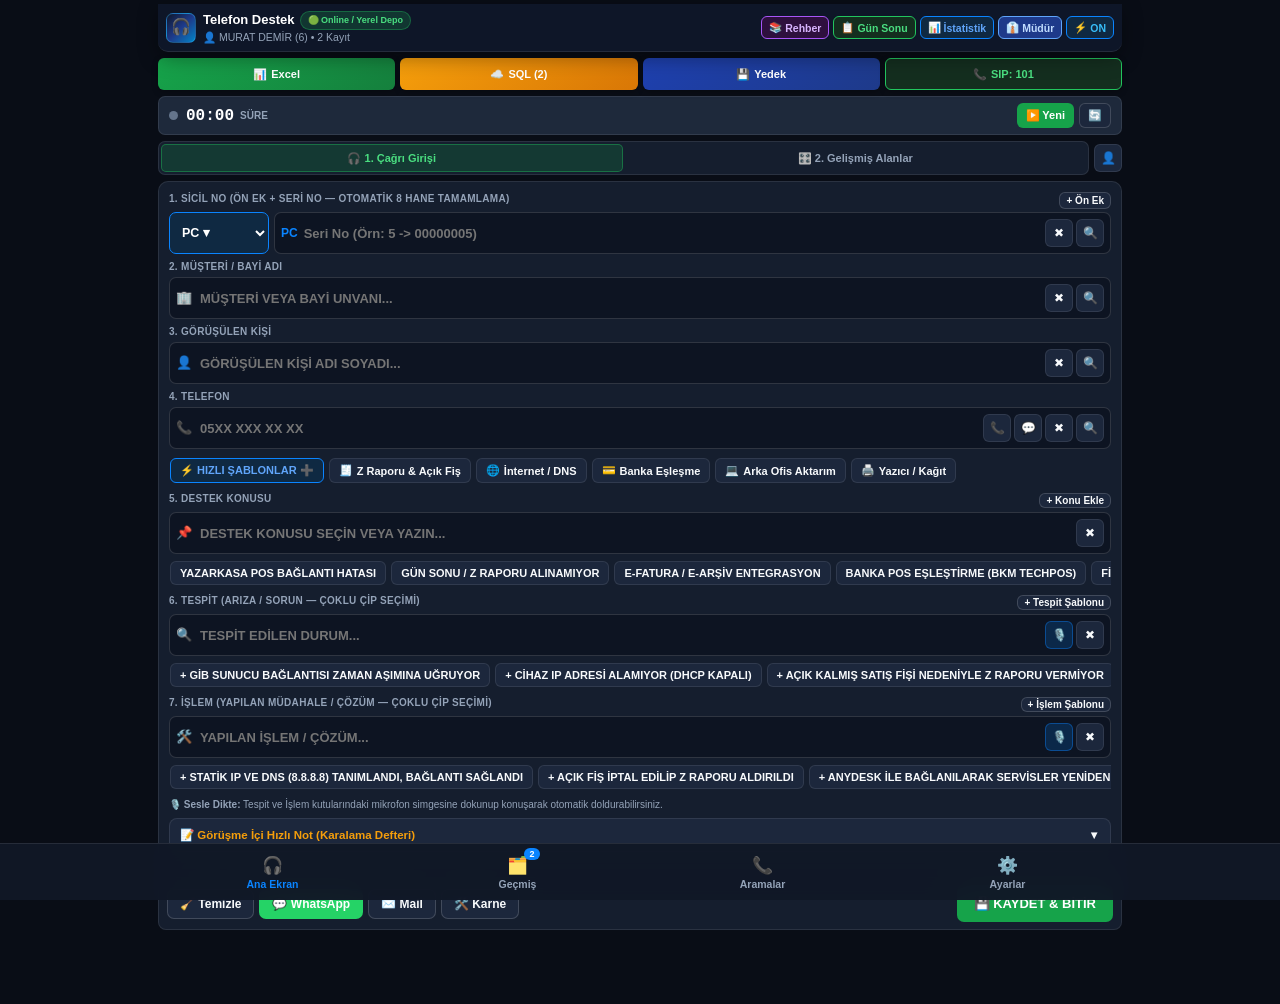
==== commit 86f79da2: "feat: refactor app to offline-first PWA - Migrate to offline-first service worker with /api/ bypass " ====
--- a/docs/index.html
+++ b/docs/index.html
@@ -7,8 +7,9 @@
   <meta name="apple-mobile-web-app-capable" content="yes" />
   <meta name="apple-mobile-web-app-status-bar-style" content="black-translucent" />
   <meta name="apple-mobile-web-app-title" content="Telefon Destek" />
-  <meta name="description" content="Telefon Destek - Çağrı Kayıt, Verimor SIP, Kronometre, İstatistik ve 36 Sütunlu Excel (.xlsx) Raporlama PWA Uygulaması" />
-  <title>Telefon Destek - Çağrı & Servis Yönetimi (PWA)</title>
+  <meta name="mobile-web-app-capable" content="yes" />
+  <meta name="description" content="Tamamen Offline Çalışabilen ve Yerel Depolamalı PWA Destek ve Servis Takip Uygulaması" />
+  <title>Telefon Destek — Offline Çağrı & Servis Takip PWA</title>
   <link rel="manifest" href="./manifest.json" />
   <link rel="icon" type="image/svg+xml" href="./icon.svg" />
   <link rel="apple-touch-icon" href="./icon.svg" />
@@ -17,494 +18,596 @@
 <body>
   <div id="toastContainer" class="toast-container"></div>
 
-  <div class="app-container">
-    <!-- TOP HEADER & LIVE STOPWATCH / SIP BAR -->
-    <header class="top-header">
-      <div class="header-main-row">
-        <div class="brand-wrap">
-          <img src="./icon.svg" alt="Telefon Destek" class="brand-logo" />
-          <div class="brand-titles">
+  <div class="app-shell">
+    <!-- TOP APP BAR (ANDROID APK TOPAPPBAR Birebir Uyumlu) -->
+    <header class="topbar">
+      <div class="topbar-row">
+        <div class="brand-group">
+          <div class="brand-logo" title="Telefon Destek">🎧</div>
+          <div class="brand-text">
             <div class="brand-title">
               <span>Telefon Destek</span>
-              <span class="pwa-badge">PWA PRO</span>
-            </div>
-            <div class="brand-subtitle" id="headerRepSubtitle">Temsilci: Belirtilmemiş • Çevrimdışı Hazır</div>
-          </div>
-        </div>
-
-        <div class="header-status-pills">
-          <button type="button" class="status-pill" id="sipStatusPill" onclick="openModal('keypadModal')" title="Verimor SIP & Tuş Takımı">
-            <span class="status-dot" id="sipStatusDot"></span>
-            <span id="sipStatusText">SIP: Hazır (101)</span>
-          </button>
-          <button type="button" class="status-pill" id="dutyModePill" onclick="toggleDutyMode()" title="Nöbet / Mesai Dışı Modu">
-            <span id="dutyModeIcon">🌙</span>
-            <span id="dutyModeText">Nöbet: Kapalı</span>
-          </button>
-          <button type="button" class="status-pill" id="installPwaBtn" style="display:none; border-color:#0A84FF; color:#60A5FA;" onclick="installPWA()">
-            <span>📲</span>
-            <span>Uygulamayı Yükle</span>
-          </button>
-        </div>
-      </div>
-
-      <!-- LIVE CALL TIMER & QUICK ACTIONS -->
-      <div class="timer-bar">
-        <div class="timer-display-box" id="timerBox">
-          <span>⏱️</span>
-          <span class="timer-clock tabular-nums" id="timerDisplay">00:00:00</span>
-          <span class="badge badge-blue" id="timerStateBadge">Beklemede</span>
-        </div>
-
-        <div class="timer-actions">
-          <button type="button" class="btn btn-sm btn-green" id="btnTimerToggle" onclick="toggleTimer()">
-            ▶️ Başlat
-          </button>
-          <button type="button" class="btn btn-sm btn-orange" onclick="finishCallTimerAndFill()">
-            ⏹️ Bitir & Süre Yaz
-          </button>
-          <button type="button" class="btn btn-sm btn-outline" onclick="resetTimer()">
-            🔄 Sıfırla
-          </button>
-          <button type="button" class="btn btn-sm btn-blue" onclick="openModal('keypadModal')">
-            🔢 Tuş Takımı / Çağrı
+              <span id="liveCallTopBadge" class="badge badge-green" style="display:none; font-size:9px;">Canlı Çağrı</span>
+              <span id="offlineStatusBadge" class="badge badge-blue" style="font-size:9px;">⚡ Offline-First</span>
+            </div>
+            <div class="brand-sub" id="headerRepSubtitle" onclick="openRepSwitchModal()" title="Aktif temsilciyi değiştirmek için dokunun">
+              👤 Temsilci Seçiniz • 0 Kayıt
+            </div>
+          </div>
+        </div>
+
+        <div class="topbar-actions">
+          <button type="button" class="top-pill-btn top-pill-purple" onclick="openKnowledgeBaseModal()">
+            <span>📚</span><span>Rehber</span>
+          </button>
+          <button type="button" class="top-pill-btn top-pill-green" onclick="openDailyShiftModal()">
+            <span>📋</span><span>Gün Sonu</span>
+          </button>
+          <button type="button" class="top-pill-btn top-pill-blue" onclick="openStatisticsModal()">
+            <span>📊</span><span>İstatistik</span>
+          </button>
+          <button type="button" class="top-pill-btn top-pill-navy" onclick="openServiceManagerModal()">
+            <span>👔</span><span>Müdür</span>
+          </button>
+          <button type="button" class="top-pill-btn top-pill-power-on" id="masterPowerBtn" onclick="toggleMasterPower()">
+            <span>⚡</span><span id="masterPowerText">ON</span>
           </button>
         </div>
       </div>
     </header>
 
-    <!-- TAB 0: ANA EKRAN (ÇAĞRI GİRİŞİ & RAPOR ARAÇLARI) -->
+    <!-- ====================================================================== -->
+    <!-- TAB 0: ANA EKRAN (ÇAĞRI GİRİŞİ & GELİŞMİŞ ALANLAR)                     -->
+    <!-- ====================================================================== -->
     <main id="tabContent0" class="tab-pane">
-      <!-- TODAY KPI STRIP -->
-      <section class="kpi-strip">
-        <div class="kpi-box">
-          <div class="kpi-label">📅 Bugün Çağrı</div>
-          <div class="kpi-val tabular-nums" id="kpiTodayTotal" style="color:#60A5FA;">0</div>
-        </div>
-        <div class="kpi-box">
-          <div class="kpi-label">✅ Çözülen</div>
-          <div class="kpi-val tabular-nums" id="kpiTodayResolved" style="color:#4ADE80;">0</div>
-        </div>
-        <div class="kpi-box">
-          <div class="kpi-label">⏳ Bekleyen İş</div>
-          <div class="kpi-val tabular-nums" id="kpiTodayPending" style="color:#FBBF24;">0</div>
-        </div>
-        <div class="kpi-box">
-          <div class="kpi-label">⏱️ Ort. Süre</div>
-          <div class="kpi-val tabular-nums" id="kpiTodayAvg" style="color:#C084FC;">00:00</div>
-        </div>
-      </section>
-
-      <!-- QUICK REPORT & MANAGEMENT TOOLS -->
-      <section class="quick-tools-grid">
-        <button type="button" class="tool-card-btn" onclick="openStatisticsModal()">
-          <div class="tool-icon" style="background:rgba(10,132,255,0.18); color:#60A5FA;">📊</div>
-          <div class="tool-meta">
-            <div class="tool-title">İstatistik & Analiz</div>
-            <div class="tool-sub">Top 5 Konu, Personel, Isı Haritası</div>
-          </div>
+      <!-- HIZLI İŞLEM ÇUBUĞU (TOOLBAR QUICK ACTIONS: EXCEL, SQL, YEDEK, SIP) -->
+      <div class="quick-toolbar">
+        <button type="button" class="qt-btn qt-excel" onclick="openExportExcelModal()">
+          <span>📊</span><span>Excel</span>
         </button>
-
-        <button type="button" class="tool-card-btn" onclick="openDailyShiftModal()">
-          <div class="tool-icon" style="background:rgba(34,197,94,0.18); color:#4ADE80;">📋</div>
-          <div class="tool-meta">
-            <div class="tool-title">Gün Sonu Raporu</div>
-            <div class="tool-sub">Vardiya Özeti & WhatsApp</div>
-          </div>
+        <button type="button" class="qt-btn qt-sql-synced" id="quickSqlSyncBtn" onclick="openWifiSyncModal()">
+          <span>☁️</span><span id="quickSqlSyncText">SQL (0)</span>
         </button>
-
-        <button type="button" class="tool-card-btn" onclick="openDeviceReportModal()">
-          <div class="tool-icon" style="background:rgba(245,158,11,0.18); color:#FBBF24;">🛠️</div>
-          <div class="tool-meta">
-            <div class="tool-title">Cihaz / Sicil Raporu</div>
-            <div class="tool-sub">Sicil Karnesi & Arıza Geçmişi</div>
-          </div>
+        <button type="button" class="qt-btn qt-backup" onclick="switchTab(3)">
+          <span>💾</span><span>Yedek</span>
         </button>
-
-        <button type="button" class="tool-card-btn" onclick="openServiceManagerModal()">
-          <div class="tool-icon" style="background:rgba(168,85,247,0.18); color:#C084FC;">👔</div>
-          <div class="tool-meta">
-            <div class="tool-title">Servis Müdürü Paneli</div>
-            <div class="tool-sub">Kritik İşler & Tekrarlayanlar</div>
-          </div>
+        <button type="button" class="qt-btn qt-sip" id="quickSipBtn" onclick="openModal('keypadModal')">
+          <span>📞</span><span id="sipStatusText">SIP: 101</span>
         </button>
-
-        <button type="button" class="tool-card-btn" onclick="openKnowledgeBaseModal()">
-          <div class="tool-icon" style="background:rgba(20,184,166,0.18); color:#2DD4BF;">📚</div>
-          <div class="tool-meta">
-            <div class="tool-title">Bilgi Bankası</div>
-            <div class="tool-sub">Hata Kodları & Hazır Çözüm</div>
-          </div>
+      </div>
+
+      <!-- KUYRUKTA BEKLEYEN ÇAĞRI UYARI BANDI (SLIM BANNER) -->
+      <div class="waiting-banner" id="waitingCallsBanner">
+        <div id="waitingBannerText" style="overflow:hidden; text-overflow:ellipsis; white-space:nowrap;">
+          ⚠️ Bekleyen: 0 | Sıradaki: -
+        </div>
+        <div style="display:flex; gap:4px; flex-shrink:0;">
+          <button type="button" class="btn btn-sm btn-outline" style="color:#B45309; border-color:#D97706; background:#FEF3C7;" onclick="openWaitingQueueModal()">Kuyruk</button>
+          <button type="button" class="btn btn-sm btn-orange" onclick="takeNextWaitingCall()">▶️ Al</button>
+        </div>
+      </div>
+
+      <!-- VERIMOR GELEN ÇAĞRI VEYA AKTİF GÖRÜŞME PANELİ -->
+      <div class="active-call-banner" id="activeCallBanner">
+        <div style="display:flex; align-items:center; gap:6px; min-width:0; cursor:pointer;" onclick="openModal('keypadModal')">
+          <span id="activeCallIcon">📞</span>
+          <span id="activeCallTitle" class="tabular-nums" style="font-weight:800; font-size:11.5px; color:#93C5FD; white-space:nowrap; overflow:hidden; text-overflow:ellipsis;">
+            Görüşmede: -
+          </span>
+        </div>
+        <div style="display:flex; align-items:center; gap:4px; flex-shrink:0;" id="activeCallButtons">
+          <button type="button" class="btn btn-sm btn-green" id="btnAnswerSip" onclick="answerActiveSipCall()" style="display:none;">📞 Cevapla</button>
+          <button type="button" class="btn btn-sm btn-red" id="btnDeclineSip" onclick="hangupActiveSipCall()" style="display:none;">✖ Reddet</button>
+          <button type="button" class="btn btn-sm btn-outline" id="btnKeypadInCall" onclick="openModal('keypadModal')">🔢</button>
+          <button type="button" class="btn btn-sm btn-outline" id="btnMuteInCall" onclick="toggleCallMute()">🎤</button>
+          <button type="button" class="btn btn-sm btn-outline" id="btnSpeakerInCall" onclick="toggleCallSpeaker()">🔊</button>
+          <button type="button" class="btn btn-sm btn-red" id="btnHangupSip" onclick="hangupActiveSipCall()">Bitir</button>
+        </div>
+      </div>
+
+      <!-- KRONOMETRE ÇUBUĞU (STOPWATCH WIDGET) -->
+      <div class="stopwatch-bar" id="timerBox">
+        <div class="sw-left">
+          <div class="sw-dot"></div>
+          <div>
+            <div style="display:flex; align-items:center; gap:6px;">
+              <span class="sw-time tabular-nums" id="timerDisplay">00:00</span>
+              <span class="sw-status" id="timerStateBadge">SÜRE</span>
+            </div>
+            <div id="timerSubInfo" style="font-size:9.5px; color:var(--text-secondary);"></div>
+          </div>
+        </div>
+        <div class="sw-controls">
+          <button type="button" class="btn btn-sm btn-green" id="btnTimerStartNew" onclick="startCallAndClearForm()">
+            ▶️ Yeni
+          </button>
+          <button type="button" class="btn btn-sm btn-red" id="btnTimerStop" onclick="stopCallTimer()" style="display:none;">
+            ⏸️ Durdur
+          </button>
+          <button type="button" class="btn btn-sm btn-outline" onclick="resetTimer()" title="Kronometreyi Sıfırla">
+            🔄
+          </button>
+        </div>
+      </div>
+
+      <!-- 1. ÇAĞRI GİRİŞİ / 2. GELİŞMİŞ ALANLAR ALT SEKME ÇUBUĞU -->
+      <div class="subtab-bar-wrap">
+        <div class="subtab-bar" id="formSubTabBar">
+          <button type="button" class="subtab-btn active" id="subTabBtn0" onclick="switchFormPage(0)">
+            🎧 1. Çağrı Girişi
+          </button>
+          <button type="button" class="subtab-btn" id="subTabBtn1" onclick="switchFormPage(1)">
+            🎛️ 2. Gelişmiş Alanlar
+          </button>
+        </div>
+        <button type="button" class="icon-action-btn" onclick="openRepSwitchModal()" title="Aktif Temsilci Değiştir">
+          👤
         </button>
-
-        <button type="button" class="tool-card-btn" onclick="openExportExcelModal()">
-          <div class="tool-icon" style="background:rgba(34,197,94,0.24); color:#4ADE80;">📥</div>
-          <div class="tool-meta">
-            <div class="tool-title">Excel (.xlsx) İndir</div>
-            <div class="tool-sub">36 Sütun Tam Tablo Çıktısı</div>
-          </div>
-        </button>
-      </section>
-
-      <!-- QUICK SCENARIOS (SIK KARŞILAŞILAN SENARYOLAR) -->
-      <section class="section-card">
-        <div class="section-header">
-          <div class="section-title">
-            <span>⚡ Hızlı Çözüm Senaryoları</span>
-            <span class="badge badge-blue" id="scenarioCountBadge">8 Senaryo</span>
-          </div>
-          <button type="button" class="btn btn-sm btn-outline" onclick="openScenarioModal()">
-            ➕ Senaryo Ekle
-          </button>
-        </div>
-        <div class="chips-scroll-row" id="quickScenariosRow"></div>
-      </section>
-
-      <!-- AUTO-FILL CUSTOMER SUGGESTION BANNER -->
-      <div class="autofill-banner" id="autoFillBanner">
-        <div style="min-width:0; flex:1;">
-          <div style="font-size:12.5px; font-weight:800; color:#60A5FA;" id="autoFillTitle">💡 Geçmiş Kayıt Eşleşti</div>
-          <div style="font-size:11.5px; color:var(--text-secondary);" id="autoFillDesc">Müşteri ve cihaz versiyon bilgileri bulundu.</div>
-        </div>
-        <div style="display:flex; gap:6px;">
-          <button type="button" class="btn btn-sm btn-blue" onclick="applyAutoFillSuggestion()">⚡ Bilgileri Doldur</button>
-          <button type="button" class="btn btn-sm btn-outline" onclick="dismissAutoFillBanner()">✖</button>
-        </div>
-      </div>
-
-      <!-- MAIN SUPPORT ENTRY FORM -->
-      <form id="supportForm" class="section-card" onsubmit="handleSaveRecord(event)">
-        <div class="section-header">
-          <div class="section-title">
-            <span id="formModeIcon">📝</span>
-            <span id="formModeTitle">Yeni Destek Çağrı Kaydı</span>
-            <span class="badge badge-orange" id="editingRecordBadge" style="display:none;">Düzenleme Modu</span>
-          </div>
-          <div style="display:flex; gap:6px;">
-            <button type="button" class="btn btn-sm btn-outline" onclick="lookupCustomerCandidatesManual()">
-              🔍 Müşteri Bul
-            </button>
-            <button type="button" class="btn btn-sm btn-outline" onclick="clearSupportForm()">
-              🧹 Temizle
-            </button>
-          </div>
-        </div>
-
-        <div class="form-grid">
-          <!-- Sicil No (Prefix + Digits) -->
-          <div class="form-group">
+      </div>
+
+      <!-- DÜZENLEME MODU UYARI BANDI -->
+      <div id="editingRecordBanner" class="waiting-banner" style="background:rgba(245,158,11,0.15); color:#FBBF24; border-color:#F59E0B;">
+        <span id="editingRecordBannerText">✏️ Kayıt Düzenleme Modu (#0)</span>
+        <button type="button" class="btn btn-sm btn-red" onclick="clearSupportForm()">Vazgeç</button>
+      </div>
+
+      <!-- FORM ANA KAPSAYICI -->
+      <form id="supportForm" onsubmit="handleSaveRecord(event)">
+        <!-- ================================================================ -->
+        <!-- SAYFA 1: PURE SINGLE-SCREEN CALL FORM (1. ÇAĞRI GİRİŞİ)          -->
+        <!-- ================================================================ -->
+        <section class="section-card" id="formPage0">
+          <!-- 1. SİCİL NO (ÖN EK SEÇİCİ + 8 HANELİ SAYISAL GİRİŞ) -->
+          <div class="field-label-row">
+            <label class="field-label">1. SİCİL NO (ÖN EK + SERİ NO — OTOMATİK 8 HANE TAMAMLAMA)</label>
+            <div style="display:flex; gap:6px; align-items:center;">
+              <span id="combinedSicilPreview" class="badge badge-blue tabular-nums" style="display:none;"></span>
+              <button type="button" class="btn btn-sm btn-outline" style="padding:2px 6px; font-size:10px;" onclick="promptAddPrefix()">+ Ön Ek</button>
+            </div>
+          </div>
+          <div class="form-row-sicil">
+            <select id="fSicilPrefix" class="prefix-select-btn" onchange="onSicilPrefixChange()"></select>
+            <div class="input-group" style="flex:1;">
+              <span id="sicilInlinePrefix" style="font-weight:800; color:var(--ios-blue); font-size:12px; margin-right:4px;">PC</span>
+              <input
+                type="text"
+                inputmode="numeric"
+                id="fSicilDigits"
+                class="form-input tabular-nums"
+                placeholder="Seri No (Örn: 5 -> 00000005)"
+                oninput="onSicilDigitsInput(this.value)"
+                onblur="padSicilDigitsOnBlur()"
+                onkeydown="if(event.key==='Enter'){event.preventDefault(); padSicilDigitsOnBlur(); triggerSmartLookup('SICIL', getFullSicilFromForm(), true); document.getElementById('fMusteriBayi').focus();}"
+              />
+              <div class="input-Group-actions">
+                <button type="button" class="icon-action-btn" onclick="document.getElementById('fSicilDigits').value=''; onSicilDigitsInput('');" title="Temizle">✖</button>
+                <button type="button" class="icon-action-btn" style="color:var(--ios-blue);" onclick="padSicilDigitsOnBlur(); triggerSmartLookup('SICIL', getFullSicilFromForm(), true);" title="Sicil No Ara">🔍</button>
+              </div>
+            </div>
+          </div>
+
+          <!-- 2. MÜŞTERİ / BAYİ -->
+          <div class="field-box">
+            <label class="field-label">2. MÜŞTERİ / BAYİ ADI</label>
+            <div class="input-group">
+              <span class="input-icon">🏢</span>
+              <input
+                type="text"
+                id="fMusteriBayi"
+                class="form-input"
+                placeholder="MÜŞTERİ VEYA BAYİ UNVANI..."
+                oninput="onMusteriInput(this)"
+                onkeydown="if(event.key==='Enter'){event.preventDefault(); triggerSmartLookup('MUSTERI', this.value, true); document.getElementById('fGorusulen').focus();}"
+              />
+              <div class="input-Group-actions">
+                <button type="button" class="icon-action-btn" onclick="document.getElementById('fMusteriBayi').value='';" title="Temizle">✖</button>
+                <button type="button" class="icon-action-btn" style="color:var(--ios-blue);" onclick="triggerSmartLookup('MUSTERI', document.getElementById('fMusteriBayi').value, true);" title="Firma Ara">🔍</button>
+              </div>
+            </div>
+          </div>
+
+          <!-- 3. GÖRÜŞÜLEN KİŞİ -->
+          <div class="field-box">
+            <label class="field-label">3. GÖRÜŞÜLEN KİŞİ</label>
+            <div class="input-group">
+              <span class="input-icon">👤</span>
+              <input
+                type="text"
+                id="fGorusulen"
+                class="form-input"
+                placeholder="GÖRÜŞÜLEN KİŞİ ADI SOYADI..."
+                oninput="onGorusulenInput(this)"
+                onkeydown="if(event.key==='Enter'){event.preventDefault(); triggerSmartLookup('GORUSULEN', this.value, true); document.getElementById('fTelefon').focus();}"
+              />
+              <div class="input-Group-actions">
+                <button type="button" class="icon-action-btn" onclick="document.getElementById('fGorusulen').value='';" title="Temizle">✖</button>
+                <button type="button" class="icon-action-btn" style="color:var(--ios-blue);" onclick="triggerSmartLookup('GORUSULEN', document.getElementById('fGorusulen').value, true);" title="Kişi Ara">🔍</button>
+              </div>
+            </div>
+          </div>
+
+          <!-- 4. TELEFON -->
+          <div class="field-box">
+            <label class="field-label">4. TELEFON</label>
+            <div class="input-group">
+              <span class="input-icon">📞</span>
+              <input
+                type="tel"
+                id="fTelefon"
+                class="form-input tabular-nums"
+                placeholder="05XX XXX XX XX"
+                oninput="onPhoneInput(this)"
+                onkeydown="if(event.key==='Enter'){event.preventDefault(); triggerSmartLookup('TELEFON', this.value, true); document.getElementById('fTespit').focus();}"
+              />
+              <div class="input-Group-actions">
+                <button type="button" class="icon-action-btn" onclick="dialPhoneField('fTelefon')" title="Telefonla Ara">📞</button>
+                <button type="button" class="icon-action-btn" style="color:#4ADE80;" onclick="whatsappPhoneField('fTelefon')" title="WhatsApp Mesaj">💬</button>
+                <button type="button" class="icon-action-btn" onclick="document.getElementById('fTelefon').value=''; updateCustomerPreviousCallsCard();" title="Temizle">✖</button>
+                <button type="button" class="icon-action-btn" style="color:var(--ios-blue);" onclick="triggerSmartLookup('TELEFON', document.getElementById('fTelefon').value, true);" title="Telefon Ara">🔍</button>
+              </div>
+            </div>
+          </div>
+
+          <!-- BU MÜŞTERİNİN ÖNCEKİ ÇAĞRILARI KARTI (VARSA GÖSTERİLİR) -->
+          <div class="collapse-card" id="customerPrevCallsCard" style="display:none; border-color:rgba(10,132,255,0.45);">
+            <div class="collapse-header" onclick="toggleCustomerPrevCalls()">
+              <span style="color:#60A5FA;" id="customerPrevCallsTitle">🕒 Bu Müşterinin Önceki Çağrıları (0 Kayıt)</span>
+              <span id="customerPrevCallsArrow">▼</span>
+            </div>
+            <div id="customerPrevCallsBody" style="display:none; margin-top:8px;"></div>
+          </div>
+
+          <!-- HIZLI ÇÖZÜM SENARYOLARI ÇİPLERİ -->
+          <div style="margin:6px 0;">
+            <div class="chips-scroll-row">
+              <button type="button" class="chip" style="background:#0F2942; border-color:var(--ios-blue); color:#60A5FA; font-weight:800;" onclick="openScenarioModal()">
+                ⚡ HIZLI ŞABLONLAR ➕
+              </button>
+              <div id="quickScenariosRow" style="display:inline-flex; gap:5px;"></div>
+            </div>
+          </div>
+
+          <!-- 5. DESTEK KONUSU (SEÇİMLİ + YATAY HIZLI ÇİPLER) -->
+          <div class="field-box">
             <div class="field-label-row">
-              <label class="field-label">📟 Cihaz Sicil No (SICILNO1)</label>
-              <button type="button" class="btn btn-sm btn-outline" style="min-height:24px; padding:2px 7px; font-size:10.5px;" onclick="openDeviceReportForCurrentSicil()">
-                🛠️ Sicil Karnesi
-              </button>
-            </div>
-            <div class="input-with-btn">
-              <select id="fSicilPrefix" class="form-select" style="width:92px; flex-shrink:0;" onchange="syncSicilFull()">
-                <option value="PC">PC</option>
-                <option value="OKC">OKC</option>
-                <option value="YN">YN</option>
-                <option value="EN">EN</option>
-                <option value="DC">DC</option>
-                <option value="">(Boş)</option>
-              </select>
-              <input type="text" id="fSicilDigits" class="form-input" placeholder="Örn: 102458" oninput="onSicilDigitsInput(this.value)" />
-            </div>
-          </div>
-
-          <!-- Başlangıç Tarihi -->
-          <div class="form-group">
+              <label class="field-label">5. DESTEK KONUSU</label>
+              <button type="button" class="btn btn-sm btn-outline" style="padding:1px 6px; font-size:10px;" onclick="promptAddTemplate('KONU')">+ Konu Ekle</button>
+            </div>
+            <div class="input-group">
+              <span class="input-icon">📌</span>
+              <input
+                type="text"
+                id="fDestekKonu"
+                list="konuDatalist"
+                class="form-input"
+                placeholder="DESTEK KONUSU SEÇİN VEYA YAZIN..."
+                oninput="this.value = this.value.toLocaleUpperCase('tr-TR'); renderTemplatesAndPopularChips();"
+              />
+              <datalist id="konuDatalist"></datalist>
+              <div class="input-Group-actions">
+                <button type="button" class="icon-action-btn" onclick="document.getElementById('fDestekKonu').value=''; renderTemplatesAndPopularChips();" title="Temizle">✖</button>
+              </div>
+            </div>
+            <div class="chips-scroll-row" id="popularKonuChips" style="margin-top:4px;"></div>
+          </div>
+
+          <!-- 6. TESPİT (ÇOKLU SEÇİMLİ ÇİPLER + SESLİ DİKTE + BÜYÜK HARF) -->
+          <div class="field-box">
             <div class="field-label-row">
-              <label class="field-label">🕒 Başlangıç Tarihi (BASLANGICTARIHI)</label>
-              <button type="button" class="btn btn-sm btn-outline" style="min-height:24px; padding:2px 7px; font-size:10.5px;" onclick="setStartNow()">
-                ⚡ Şimdi
-              </button>
-            </div>
-            <input type="text" id="fBasTarihi" class="form-input tabular-nums" placeholder="YYYY-MM-DD HH:mm:ss" />
-          </div>
-
-          <!-- Müşteri / Bayi Adı -->
-          <div class="form-group">
+              <label class="field-label">6. TESPİT (ARIZA / SORUN — ÇOKLU ÇİP SEÇİMİ)</label>
+              <button type="button" class="btn btn-sm btn-outline" style="padding:1px 6px; font-size:10px;" onclick="promptAddTemplate('TESPIT')">+ Tespit Şablonu</button>
+            </div>
+            <div class="input-group">
+              <span class="input-icon">🔍</span>
+              <input
+                type="text"
+                id="fTespit"
+                class="form-input"
+                placeholder="TESPİT EDİLEN DURUM..."
+                oninput="this.value = this.value.toLocaleUpperCase('tr-TR'); renderTemplatesAndPopularChips();"
+              />
+              <div class="input-Group-actions">
+                <button type="button" class="icon-action-btn mic" onclick="startVoiceInput('fTespit')" title="Sesle Yazdır (Dikte)">🎙️</button>
+                <button type="button" class="icon-action-btn" onclick="document.getElementById('fTespit').value=''; renderTemplatesAndPopularChips();" title="Temizle">✖</button>
+              </div>
+            </div>
+            <div class="chips-scroll-row" id="tespitTemplateChips" style="margin-top:4px;"></div>
+          </div>
+
+          <!-- 7. İŞLEM (ÇOKLU SEÇİMLİ ÇİPLER + SESLİ DİKTE + BÜYÜK HARF) -->
+          <div class="field-box">
             <div class="field-label-row">
-              <label class="field-label">🏢 Müşteri / Bayi Adı (BÜYÜK HARF)</label>
-            </div>
-            <input type="text" id="fMusteriBayi" class="form-input" placeholder="ÖRNEK MARKET A.Ş." oninput="onMusteriInput(this)" required />
-          </div>
-
-          <!-- Görüşülen Kişi -->
-          <div class="form-group">
-            <div class="field-label-row">
-              <label class="field-label">👤 Görüşülen Kişi (BÜYÜK HARF)</label>
-            </div>
-            <input type="text" id="fGorusulen" class="form-input" placeholder="AHMET YILMAZ" oninput="this.value = this.value.toLocaleUpperCase('tr-TR')" />
-          </div>
-
-          <!-- Telefon 1 -->
-          <div class="form-group">
-            <div class="field-label-row">
-              <label class="field-label">📞 Telefon 1 (TELEFON)</label>
+              <label class="field-label">7. İŞLEM (YAPILAN MÜDAHALE / ÇÖZÜM — ÇOKLU ÇİP SEÇİMİ)</label>
+              <button type="button" class="btn btn-sm btn-outline" style="padding:1px 6px; font-size:10px;" onclick="promptAddTemplate('ISLEM')">+ İşlem Şablonu</button>
+            </div>
+            <div class="input-group">
+              <span class="input-icon">🛠️</span>
+              <input
+                type="text"
+                id="fIslem"
+                class="form-input"
+                placeholder="YAPILAN İŞLEM / ÇÖZÜM..."
+                oninput="this.value = this.value.toLocaleUpperCase('tr-TR'); renderTemplatesAndPopularChips();"
+              />
+              <div class="input-Group-actions">
+                <button type="button" class="icon-action-btn mic" onclick="startVoiceInput('fIslem')" title="Sesle Yazdır (Dikte)">🎙️</button>
+                <button type="button" class="icon-action-btn" onclick="document.getElementById('fIslem').value=''; renderTemplatesAndPopularChips();" title="Temizle">✖</button>
+              </div>
+            </div>
+            <div class="chips-scroll-row" id="islemTemplateChips" style="margin-top:4px;"></div>
+          </div>
+
+          <div style="font-size:10px; color:var(--text-secondary); margin:2px 0 6px;">
+            🎙️ <b>Sesle Dikte:</b> Tespit ve İşlem kutularındaki mikrofon simgesine dokunup konuşarak otomatik doldurabilirsiniz.
+          </div>
+
+          <!-- GÖRÜŞME İÇİ HIZLI NOT / KARALAMA DEFTERİ (LIVE SCRATCHPAD) -->
+          <div class="collapse-card" id="scratchpadCard">
+            <div class="collapse-header" onclick="toggleScratchpad()">
+              <span id="scratchpadHeaderTitle" style="color:#F59E0B;">📝 Görüşme İçi Hızlı Not (Karalama Defteri)</span>
+              <span id="scratchpadArrow">▼</span>
+            </div>
+            <div id="scratchpadBody" style="display:none; margin-top:8px;">
+              <textarea
+                id="scratchpadInput"
+                class="form-textarea"
+                rows="2"
+                placeholder="Görüşme sırasında hızlıca not alın, hata kodu veya numara yazın..."
+                oninput="onScratchpadInput(this.value)"
+              ></textarea>
+              <div style="display:flex; gap:6px; margin-top:6px; flex-wrap:wrap;">
+                <button type="button" class="btn btn-sm btn-blue" onclick="appendScratchpadToField('fTespit')">🔍 Tespite Aktar</button>
+                <button type="button" class="btn btn-sm btn-green" onclick="appendScratchpadToField('fIslem')">🛠️ İşleme Aktar</button>
+                <button type="button" class="btn btn-sm btn-outline" onclick="clearScratchpad()">🗑️ Notu Temizle</button>
+              </div>
+            </div>
+          </div>
+        </section>
+
+        <!-- ================================================================ -->
+        <!-- SAYFA 2: GELİŞMİŞ VE EKSTRA ALANLAR (TÜM GİZLENENLER - 36 SÜTUN) -->
+        <!-- ================================================================ -->
+        <section class="section-card" id="formPage1" style="display:none;">
+          <div class="section-header">
+            <div class="section-title">🎛️ Gelişmiş ve Ekstra Alanlar (Tüm Gizlenenler)</div>
+            <span class="badge badge-blue">36 Sütun Tam Uyumlu</span>
+          </div>
+          <p style="font-size:11px; color:var(--text-secondary); margin-bottom:10px;">
+            Bu alanlar ana ekranı sade tutmak amacıyla burada toplanmıştır. Doldurulmasa dahi Excel ve SQL çıktısına standart değerlerle aktarılır.
+          </p>
+
+          <!-- 1. İletişim Türü, Telefon 2, E-Posta, Bekleyen İş -->
+          <div class="collapse-card" style="margin-bottom:8px;">
+            <div class="field-label" style="margin-bottom:6px;">İLETİŞİM TÜRÜ & İKİNCİL BİLGİLER</div>
+            <div class="chips-scroll-row" style="margin-bottom:8px;" id="commTypeChipsRow">
+              <button type="button" class="chip selected-green" data-comm="Telefon" onclick="setCommType('Telefon')">📞 Telefon</button>
+              <button type="button" class="chip" data-comm="Uzak Bağlantı" onclick="setCommType('Uzak Bağlantı')">💻 Uzak Bağlantı</button>
+              <button type="button" class="chip" data-comm="E-Posta" onclick="setCommType('E-Posta')">✉️ E-Posta</button>
+              <button type="button" class="chip" data-comm="B2B" onclick="setCommType('B2B')">🌐 B2B</button>
+              <button type="button" class="chip" data-comm="Yerinde Destek" onclick="setCommType('Yerinde Destek')">🚐 Yerinde Destek</button>
+            </div>
+            <input type="hidden" id="fIletisimTuru" value="Telefon" />
+
+            <div class="form-grid">
+              <div class="form-group">
+                <label class="field-label">TELEFON 2 (İKİNCİL İLETİŞİM)</label>
+                <input type="tel" id="fTelefon2" class="form-input tabular-nums" placeholder="0212 / 05XX..." />
+              </div>
+              <div class="form-group">
+                <label class="field-label">E-POSTA ADRESİ</label>
+                <input type="email" id="fMail" class="form-input" placeholder="musteri@firma.com" />
+              </div>
+              <div class="form-group">
+                <label class="field-label">ARAYAN TÜRÜ</label>
+                <select id="fArayan" class="form-select">
+                  <option value="Müşteri">Müşteri</option>
+                  <option value="Bayi">Bayi</option>
+                  <option value="Yetkili Servis">Yetkili Servis</option>
+                  <option value="Bölge Müdürlüğü">Bölge Müdürlüğü</option>
+                  <option value="Personel">Personel</option>
+                </select>
+              </div>
+              <div class="form-group">
+                <label class="field-label">BEKLEYEN ÇAĞRI MI?</label>
+                <div style="display:flex; gap:6px;">
+                  <button type="button" id="segBekleyenHayir" class="btn btn-sm btn-green" style="flex:1;" onclick="setBekleyenValue('Hayır')">✅ Hayır (Çözüldü)</button>
+                  <button type="button" id="segBekleyenEvet" class="btn btn-sm btn-outline" style="flex:1;" onclick="setBekleyenValue('Evet')">⏳ Evet (Bekliyor)</button>
+                </div>
+                <input type="hidden" id="fBekleyen" value="Hayır" />
+              </div>
+            </div>
+          </div>
+
+          <!-- 2. Harici Sistem Bağlantıları (Redmine, Bağlantı ID, B2B) -->
+          <div class="collapse-card" style="margin-bottom:8px;">
+            <div class="field-label" style="margin-bottom:6px;">HARİCİ SİSTEM BAĞLANTILARI (ANYDESK / TEAMVIEWER / REDMINE)</div>
+            <div class="form-grid-3">
+              <div class="form-group">
+                <label class="field-label">REDMINE NO</label>
+                <input type="text" id="fRedmine" class="form-input" placeholder="#48210" />
+              </div>
+              <div class="form-group">
+                <label class="field-label">BAĞLANTI ID (ANYDESK)</label>
+                <input type="text" id="fBagId" class="form-input tabular-nums" placeholder="123 456 789" />
+              </div>
+              <div class="form-group">
+                <label class="field-label">B2B KAYIT NO</label>
+                <input type="text" id="fB2bKayit" class="form-input" placeholder="B2B-..." />
+              </div>
+            </div>
+          </div>
+
+          <!-- 3. Zaman Damgaları & Süre -->
+          <div class="collapse-card" style="margin-bottom:8px;">
+            <div class="field-label-row" style="margin-bottom:6px;">
+              <span class="field-label">ZAMAN DAMGALARI & SÜRE</span>
               <div style="display:flex; gap:4px;">
-                <button type="button" class="btn btn-sm btn-outline" style="min-height:22px; padding:1px 6px; font-size:10px;" onclick="dialPhoneField('fTelefon')">📞 Ara</button>
-                <button type="button" class="btn btn-sm btn-outline" style="min-height:22px; padding:1px 6px; font-size:10px;" onclick="whatsappPhoneField('fTelefon')">💬 WP</button>
-              </div>
-            </div>
-            <input type="tel" id="fTelefon" class="form-input tabular-nums" placeholder="05321234567" oninput="onPhoneInput(this)" />
-          </div>
-
-          <!-- Telefon 2 -->
-          <div class="form-group">
-            <div class="field-label-row">
-              <label class="field-label">📱 Telefon 2 (TELEFON2)</label>
-              <button type="button" class="btn btn-sm btn-outline" style="min-height:22px; padding:1px 6px; font-size:10px;" onclick="dialPhoneField('fTelefon2')">📞 Ara</button>
-            </div>
-            <input type="tel" id="fTelefon2" class="form-input tabular-nums" placeholder="İkinci numara (opsiyonel)" oninput="this.value = this.value.replace(/\s+/g, '')" />
-          </div>
-
-          <!-- Arayan Türü -->
-          <div class="form-group">
-            <label class="field-label">🏷️ Arayan Türü (ARAYANTURU)</label>
-            <select id="fArayan" class="form-select">
-              <option value="Müşteri">Müşteri</option>
-              <option value="Bayi">Bayi</option>
-              <option value="Yetkili Servis">Yetkili Servis</option>
-              <option value="Şube">Şube</option>
-              <option value="Merkez">Merkez</option>
-              <option value="Diğer">Diğer</option>
-            </select>
-          </div>
-
-          <!-- İletişim Türü -->
-          <div class="form-group">
-            <label class="field-label">📡 İletişim Türü (ILETISIMTURU)</label>
-            <select id="fIletisimTuru" class="form-select">
-              <option value="Telefon">Telefon</option>
-              <option value="Uzak Bağlantı">Uzak Bağlantı</option>
-              <option value="WhatsApp">WhatsApp</option>
-              <option value="E-Posta">E-Posta</option>
-              <option value="Yerinde Servis">Yerinde Servis</option>
-            </select>
-          </div>
-
-          <!-- Destek Konusu -->
-          <div class="form-group full">
-            <div class="field-label-row">
-              <label class="field-label">📌 Destek Konusu (DESTEKKONUSU1)</label>
-              <button type="button" class="btn btn-sm btn-outline" style="min-height:24px; padding:2px 8px; font-size:10.5px;" onclick="promptAddTemplate('KONU')">
-                ➕ Konu Şablonu Ekle
-              </button>
-            </div>
-            <input type="text" id="fDestekKonu" list="konuDatalist" class="form-input" placeholder="Destek konusu seçin veya yazın..." required />
-            <datalist id="konuDatalist"></datalist>
-            <div class="chips-scroll-row" id="popularKonuChips" style="margin-top:4px;"></div>
-          </div>
-
-          <!-- Tespit (TESPIT1) -->
-          <div class="form-group full">
-            <div class="field-label-row">
-              <label class="field-label">🔍 Tespit / Arıza Tanımı (TESPIT1)</label>
-              <div style="display:flex; gap:5px;">
-                <button type="button" class="btn btn-sm btn-outline" style="min-height:24px; padding:2px 8px; font-size:10.5px;" onclick="startVoiceInput('fTespit')">
-                  🎤 Sesle Yaz
-                </button>
-                <button type="button" class="btn btn-sm btn-outline" style="min-height:24px; padding:2px 8px; font-size:10.5px;" onclick="promptAddTemplate('TESPIT')">
-                  ➕ Şablon Kaydet
-                </button>
-              </div>
-            </div>
-            <textarea id="fTespit" class="form-textarea" placeholder="Tespit edilen arıza veya durumu yazın..."></textarea>
-            <div class="chips-scroll-row" id="tespitTemplateChips"></div>
-          </div>
-
-          <!-- Yapılan İşlem (ISLEM1) -->
-          <div class="form-group full">
-            <div class="field-label-row">
-              <label class="field-label">🛠️ Yapılan İşlem / Çözüm (ISLEM1)</label>
-              <div style="display:flex; gap:5px;">
-                <button type="button" class="btn btn-sm btn-outline" style="min-height:24px; padding:2px 8px; font-size:10.5px;" onclick="startVoiceInput('fIslem')">
-                  🎤 Sesle Yaz
-                </button>
-                <button type="button" class="btn btn-sm btn-outline" style="min-height:24px; padding:2px 8px; font-size:10.5px;" onclick="promptAddTemplate('ISLEM')">
-                  ➕ Şablon Kaydet
-                </button>
-              </div>
-            </div>
-            <textarea id="fIslem" class="form-textarea" placeholder="Uygulanan çözümü ve yapılan işlemleri yazın..."></textarea>
-            <div class="chips-scroll-row" id="islemTemplateChips"></div>
-          </div>
-
-          <!-- Bağlantı ID (AnyDesk vb.) & Redmine ID -->
-          <div class="form-group">
-            <div class="field-label-row">
-              <label class="field-label">🖥️ Bağlantı ID (AnyDesk / RustDesk)</label>
-              <button type="button" class="btn btn-sm btn-outline" style="min-height:22px; padding:1px 6px; font-size:10px;" onclick="copyFieldValue('fBagId')">📋 Kopyala</button>
-            </div>
-            <input type="text" id="fBagId" class="form-input tabular-nums" placeholder="Örn: 987 654 321" />
-          </div>
-
-          <div class="form-group">
-            <label class="field-label">🐞 Redmine / Talep ID (REDMINEID1)</label>
-            <input type="text" id="fRedmine" class="form-input tabular-nums" placeholder="Örn: #45892" />
-          </div>
-
-          <!-- Bitiş Tarihi & Toplam Süre -->
-          <div class="form-group">
-            <div class="field-label-row">
-              <label class="field-label">🏁 Bitiş Tarihi (BITISTARIHI)</label>
-              <button type="button" class="btn btn-sm btn-outline" style="min-height:22px; padding:1px 6px; font-size:10px;" onclick="setEndNowAndCalc()">⚡ Bitiş=Şimdi</button>
-            </div>
-            <input type="text" id="fBitTarihi" class="form-input tabular-nums" placeholder="Kaydederken otomatik" />
-          </div>
-
-          <div class="form-group">
-            <label class="field-label">⏱️ Toplam Süre (TOPLAMSURE)</label>
-            <input type="text" id="fSure" class="form-input tabular-nums" placeholder="00:04:30" />
-          </div>
-
-          <!-- Bekleyen İş Durumu -->
-          <div class="form-group">
-            <label class="field-label">⏳ Bekleyen İş Durumu (BEKLEYENIS)</label>
-            <div class="segmented-row">
-              <button type="button" id="segBekleyenHayir" class="seg-btn active-green" onclick="setBekleyenValue('Hayır')">
-                ✅ Hayır (Çözüldü)
-              </button>
-              <button type="button" id="segBekleyenEvet" class="seg-btn" onclick="setBekleyenValue('Evet')">
-                ⏳ Evet (Bekliyor)
-              </button>
-            </div>
-            <input type="hidden" id="fBekleyen" value="Hayır" />
-          </div>
-
-          <!-- Temsilci (Kullanıcı Kodu & Adı) -->
-          <div class="form-group">
-            <label class="field-label">🎧 Temsilci (KULLANICIKODU - KULLANICIADI)</label>
-            <div class="input-with-btn">
-              <input type="text" id="fKullaniciKodu" class="form-input" style="width:76px; flex-shrink:0;" placeholder="Kod" />
-              <input type="text" id="fKullanici" class="form-input" placeholder="Temsilci Adı Soyadı" />
-            </div>
-          </div>
-        </div>
-
-        <!-- GELİŞMİŞ ALANLAR (2. SAYFA: CİHAZ VERSİYONLARI, AR-GE, TCKN/VKNO, B2B) -->
-        <div style="margin-top:12px;">
-          <button type="button" class="btn btn-sm btn-outline" style="width:100%; justify-content:space-between;" onclick="toggleAdvancedFields()">
-            <span>🔧 Gelişmiş Cihaz Versiyonları, AR-GE ve SQL Alanları (36 Sütun Tam Şema)</span>
-            <span id="advToggleArrow">▼ Aç / Kapat</span>
-          </button>
-
-          <div id="advancedFieldsContainer" style="display:block; margin-top:10px; padding-top:10px; border-top:1px solid var(--border-subtle);">
+                <button type="button" class="btn btn-sm btn-outline" style="padding:2px 6px; font-size:10px;" onclick="setStartNow()">🕒 Başlangıç Şimdi</button>
+                <button type="button" class="btn btn-sm btn-outline" style="padding:2px 6px; font-size:10px;" onclick="setEndNowAndCalc()">🏁 Bitiş & Süre Hesapla</button>
+              </div>
+            </div>
+            <div class="form-grid-3">
+              <div class="form-group">
+                <label class="field-label">BAŞLANGIÇ TARİHİ</label>
+                <input type="text" id="fBasTarihi" class="form-input tabular-nums" />
+              </div>
+              <div class="form-group">
+                <label class="field-label">BİTİŞ TARİHİ</label>
+                <input type="text" id="fBitTarihi" class="form-input tabular-nums" />
+              </div>
+              <div class="form-group">
+                <label class="field-label">TOPLAM SÜRE</label>
+                <input type="text" id="fSure" class="form-input tabular-nums" placeholder="00:00" />
+              </div>
+            </div>
+          </div>
+
+          <!-- 4. AR-GE Sevk ve Geri Dönüş -->
+          <div class="collapse-card" style="margin-bottom:8px;">
+            <div class="field-label" style="margin-bottom:6px;">AR-GE SEVK VE GERİ DÖNÜŞ TAKİBİ</div>
             <div class="form-grid">
               <div class="form-group">
-                <label class="field-label">💳 YNÖKC / Kasa Versiyon (KASAVERSIYON1)</label>
-                <input type="text" id="fYnokcVersiyon" class="form-input" placeholder="Örn: v4.2.18" />
-              </div>
-              <div class="form-group">
-                <label class="field-label">💻 DynCash Versiyon (DYNCASHVERSIYON1)</label>
-                <input type="text" id="fDynCashVersiyon" class="form-input" placeholder="Örn: 2025.03.1" />
-              </div>
-              <div class="form-group">
-                <label class="field-label">📟 YN500 Kasa Versiyon (YN500KASAVERSIYON1)</label>
-                <input type="text" id="fYn500Versiyon" class="form-input" placeholder="Örn: v1.9.4" />
-              </div>
-              <div class="form-group">
-                <label class="field-label">🗄️ Arka Ofis Versiyon (ARKAOFISVERSIYON1)</label>
-                <input type="text" id="fArkaOfisVersiyon" class="form-input" placeholder="Örn: BO-3.12" />
-              </div>
-              <div class="form-group">
-                <label class="field-label">🔢 YN500 Sicil No (YN500SICILNO1)</label>
-                <input type="text" id="fYn500SicilNo" class="form-input" placeholder="YN500 Sicil No" />
-              </div>
-              <div class="form-group">
-                <label class="field-label">🆔 Arka Ofis ID (ARKAOFISID1)</label>
-                <input type="text" id="fArkaOfisId" class="form-input" placeholder="Arka Ofis Bağlantı ID" />
-              </div>
-              <div class="form-group">
-                <label class="field-label">✉️ E-Posta (MAIL)</label>
-                <input type="email" id="fMail" class="form-input" placeholder="musteri@firma.com" />
-              </div>
-              <div class="form-group">
-                <label class="field-label">📝 Servis Kodu / Not (NOT1)</label>
-                <input type="text" id="fServisKodu" class="form-input" placeholder="Ek servis notu veya kodu" />
-              </div>
-              <div class="form-group">
-                <label class="field-label">🧪 AR-GE Gidiş (ARGEGIDIS)</label>
+                <label class="field-label">AR-GE GİDİŞ</label>
                 <select id="fArgeGidis" class="form-select">
                   <option value="Hayır">Hayır</option>
                   <option value="Evet">Evet</option>
                 </select>
               </div>
               <div class="form-group">
-                <label class="field-label">🔄 AR-GE Dönüş (ARGEDONUS)</label>
+                <label class="field-label">AR-GE GİDİŞ NOTU</label>
+                <input type="text" id="fArgeGidisNotu" class="form-input" placeholder="AR-GE sevk açıklaması..." />
+              </div>
+              <div class="form-group">
+                <label class="field-label">AR-GE DÖNÜŞ</label>
                 <select id="fArgeDonus" class="form-select">
                   <option value="Hayır">Hayır</option>
                   <option value="Evet">Evet</option>
                 </select>
               </div>
               <div class="form-group">
-                <label class="field-label">📋 AR-GE Gidiş Notu</label>
-                <input type="text" id="fArgeGidisNotu" class="form-input" placeholder="AR-GE'ye iletilen detay" />
-              </div>
-              <div class="form-group">
-                <label class="field-label">📋 AR-GE Dönüş Notu</label>
-                <input type="text" id="fArgeDonusNotu" class="form-input" placeholder="AR-GE yanıtı" />
-              </div>
-              <div class="form-group">
-                <label class="field-label">🏛️ TCKN / Vergi No</label>
-                <div class="input-with-btn">
-                  <input type="text" id="fTckn" class="form-input" placeholder="TCKN" />
-                  <input type="text" id="fVergiNo" class="form-input" placeholder="Vergi No" />
+                <label class="field-label">AR-GE DÖNÜŞ NOTU</label>
+                <input type="text" id="fArgeDonusNotu" class="form-input" placeholder="AR-GE dönüş sonucu..." />
+              </div>
+            </div>
+          </div>
+
+          <!-- 5. Cihaz Donanım ve Versiyon Bilgileri -->
+          <div class="collapse-card">
+            <div class="field-label" style="margin-bottom:6px;">📟 CİHAZ DONANIM, VERSİYON & KURUMSAL SQL ALANLARI</div>
+            <div class="form-grid">
+              <div class="form-group">
+                <label class="field-label">YNOKC KASA VERSİYON</label>
+                <input type="text" id="fYnokcVersiyon" class="form-input" placeholder="v4.2.19" />
+              </div>
+              <div class="form-group">
+                <label class="field-label">DYNCASH VERSİYON</label>
+                <input type="text" id="fDynCashVersiyon" class="form-input" placeholder="2025.03" />
+              </div>
+              <div class="form-group">
+                <label class="field-label">YN500 VERSİYON</label>
+                <input type="text" id="fYn500Versiyon" class="form-input" />
+              </div>
+              <div class="form-group">
+                <label class="field-label">ARKA OFİS VERSİYON</label>
+                <input type="text" id="fArkaOfisVersiyon" class="form-input" placeholder="BO-3.12" />
+              </div>
+              <div class="form-group">
+                <label class="field-label">SERVİS KODU / NOT1</label>
+                <input type="text" id="fServisKodu" class="form-input" />
+              </div>
+              <div class="form-group">
+                <label class="field-label">YN500 SİCİL NO</label>
+                <input type="text" id="fYn500SicilNo" class="form-input" />
+              </div>
+              <div class="form-group">
+                <label class="field-label">ARKA OFİS ID</label>
+                <input type="text" id="fArkaOfisId" class="form-input" />
+              </div>
+              <div class="form-group">
+                <label class="field-label">TCKN / VERGİ NO</label>
+                <div style="display:flex; gap:4px;">
+                  <input type="text" id="fTckn" class="form-input tabular-nums" placeholder="TCKN" />
+                  <input type="text" id="fVergiNo" class="form-input tabular-nums" placeholder="Vergi No" />
                 </div>
               </div>
               <div class="form-group">
-                <label class="field-label">🏪 B2B Kayıt & Tespit/İşlem Kodu</label>
-                <div class="input-with-btn">
-                  <input type="text" id="fB2bKayit" class="form-input" placeholder="B2B" />
-                  <input type="text" id="fTespitKodu" class="form-input" placeholder="T.Kod" />
-                  <input type="text" id="fIslemKodu" class="form-input" placeholder="İ.Kod" />
+                <label class="field-label">TESPİT / İŞLEM KODU</label>
+                <div style="display:flex; gap:4px;">
+                  <input type="text" id="fTespitKodu" class="form-input" placeholder="Tespit Kodu" />
+                  <input type="text" id="fIslemKodu" class="form-input" placeholder="İşlem Kodu" />
                 </div>
               </div>
-            </div>
-          </div>
-        </div>
-
-        <!-- SUBMIT & SHARE ACTION BAR -->
-        <div style="display:flex; gap:8px; flex-wrap:wrap; margin-top:14px;">
-          <button type="submit" class="btn btn-lg btn-green" style="flex:2; min-width:180px;" id="btnSubmitRecord">
-            💾 Kaydı Veritabanına Kaydet
-          </button>
-          <button type="button" class="btn btn-lg btn-blue" style="flex:1;" onclick="shareCurrentFormWhatsApp()">
-            💬 WhatsApp
-          </button>
-          <button type="button" class="btn btn-lg btn-purple" style="flex:1;" onclick="shareCurrentFormEmail()">
-            ✉️ Outlook Mail
+              <div class="form-group">
+                <label class="field-label">TEMSİLCİ KODU & ADI</label>
+                <div style="display:flex; gap:4px;">
+                  <input type="text" id="fKullaniciKodu" class="form-input" style="max-width:75px;" placeholder="Kod" />
+                  <input type="text" id="fKullanici" class="form-input" placeholder="Temsilci Adı" />
+                </div>
+              </div>
+            </div>
+          </div>
+        </section>
+
+        <!-- ALT AKSİYON ÇUBUĞU (TEMİZLE, WHATSAPP, KAYDET & BİTİR) -->
+        <div class="form-bottom-bar">
+          <div style="display:flex; gap:5px; flex-wrap:wrap;">
+            <button type="button" class="btn btn-outline" onclick="clearSupportForm()">
+              🧹 Temizle
+            </button>
+            <button type="button" class="btn btn-whatsapp" onclick="shareCurrentFormWhatsApp()">
+              💬 WhatsApp
+            </button>
+            <button type="button" class="btn btn-outline" onclick="shareCurrentFormEmail()" title="E-Posta Gönder">
+              ✉️ Mail
+            </button>
+            <button type="button" class="btn btn-outline" onclick="openDeviceReportForCurrentSicil()" title="Cihaz Sicil Karnesi">
+              🛠️ Karne
+            </button>
+          </div>
+          <button type="submit" class="btn btn-green btn-lg" id="btnSubmitRecord">
+            💾 KAYDET & BİTİR
           </button>
         </div>
       </form>
     </main>
 
-    <!-- TAB 1: GEÇMİŞ KAYITLAR -->
+    <!-- ====================================================================== -->
+    <!-- TAB 1: GEÇMİŞ KAYITLAR (HISTORY VIEW)                                  -->
+    <!-- ====================================================================== -->
     <main id="tabContent1" class="tab-pane" style="display:none;">
       <section class="section-card">
         <div class="section-header">
           <div class="section-title">
-            <span>🗂️ Destek Kayıt Geçmişi</span>
+            <span>🗂️ Destek Çağrı Geçmişi</span>
             <span class="badge badge-blue" id="historyTotalBadge">0 Kayıt</span>
           </div>
-          <div style="display:flex; gap:6px;">
+          <div style="display:flex; gap:5px; flex-wrap:wrap;">
+            <button type="button" class="btn btn-sm btn-orange" onclick="openWifiSyncModal()">
+              ☁️ Wi-Fi Sync
+            </button>
             <button type="button" class="btn btn-sm btn-green" onclick="openExportExcelModal()">
               📥 Excel (.xlsx)
             </button>
-          </div>
-        </div>
-
-        <div class="form-grid" style="margin-bottom:10px;">
-          <div class="form-group full">
-            <input type="search" id="historySearchInput" class="form-input" placeholder="🔍 Müşteri, Sicil No, Telefon, Konu, Tespit, İşlem veya Temsilci ara..." oninput="renderHistoryList()" />
-          </div>
-        </div>
-
-        <div class="chips-scroll-row" style="margin-bottom:10px;">
+            <button type="button" class="btn btn-sm btn-outline" onclick="removeDuplicateRecords()">
+              🧹 Çift Kayıtları Temizle
+            </button>
+          </div>
+        </div>
+
+        <div class="field-box">
+          <input
+            type="search"
+            id="historySearchInput"
+            class="form-input"
+            placeholder="🔍 Müşteri, Sicil No, Telefon, Konu, Tespit, İşlem veya Temsilci ara..."
+            oninput="renderHistoryList()"
+          />
+        </div>
+
+        <div class="chips-scroll-row" style="margin-bottom:8px;">
           <button type="button" class="chip active" id="histFilterAll" onclick="setHistoryFilter('ALL')">📋 Tümü</button>
           <button type="button" class="chip" id="histFilterToday" onclick="setHistoryFilter('TODAY')">📅 Bugün</button>
+          <button type="button" class="chip" id="histFilterUnsynced" onclick="setHistoryFilter('UNSYNCED')">☁️ Sync Bekleyenler</button>
           <button type="button" class="chip" id="histFilterPending" onclick="setHistoryFilter('PENDING')">⏳ Bekleyen İşler</button>
           <button type="button" class="chip" id="histFilterResolved" onclick="setHistoryFilter('RESOLVED')">✅ Çözülenler</button>
           <button type="button" class="chip" id="histFilterArge" onclick="setHistoryFilter('ARGE')">🧪 AR-GE Kayıtları</button>
@@ -514,25 +617,27 @@
       </section>
     </main>
 
-    <!-- TAB 2: KAÇAN ÇAĞRILAR & ÇAĞRI GÜNLÜĞÜ -->
+    <!-- ====================================================================== -->
+    <!-- TAB 2: ARAMALAR & KAÇAN ÇAĞRILAR (MISSED CALLS VIEW)                   -->
+    <!-- ====================================================================== -->
     <main id="tabContent2" class="tab-pane" style="display:none;">
       <section class="section-card">
         <div class="section-header">
           <div class="section-title">
-            <span>📵 Kaçan Çağrılar & Santral Günlüğü</span>
-            <span class="badge badge-red" id="missedCountHeaderBadge">0 Cevapsız</span>
-          </div>
-          <div style="display:flex; gap:6px;">
-            <button type="button" class="btn btn-sm btn-blue" onclick="promptAddMissedCall()">
-              ➕ Çağrı Ekle
+            <span>📵 Aramalar & Kaçan Çağrı Günlüğü</span>
+            <span class="badge badge-red" id="missedCountHeaderBadge">0 Bekleyen</span>
+          </div>
+          <div style="display:flex; gap:5px; flex-wrap:wrap;">
+            <button type="button" class="btn btn-sm btn-blue" onclick="promptAddMissedCall()">➕ Çağrı Ekle</button>
+            <button type="button" class="btn btn-sm btn-outline" id="dutyModeBtn" onclick="toggleDutyMode()">
+              <span id="dutyModeIcon">🔔</span> <span id="dutyModeText">Nöbet: Aktif</span>
             </button>
-            <button type="button" class="btn btn-sm btn-outline" onclick="markAllMissedHandled()">
-              ✅ Tümünü İşlendi Yap
-            </button>
-          </div>
-        </div>
-
-        <div class="chips-scroll-row" style="margin-bottom:10px;">
+            <button type="button" class="btn btn-sm btn-outline" onclick="markAllMissedHandled()">✅ Tümünü İşlendi Yap</button>
+            <button type="button" class="btn btn-sm btn-red" onclick="clearAllMissedCalls()">🗑️ Temizle</button>
+          </div>
+        </div>
+
+        <div class="chips-scroll-row" style="margin-bottom:8px;">
           <button type="button" class="chip active" id="callFilterAll" onclick="setCallLogFilter('ALL')">📋 Tüm Çağrılar</button>
           <button type="button" class="chip" id="callFilterMissed" onclick="setCallLogFilter('MISSED')">🔴 Cevapsızlar</button>
           <button type="button" class="chip" id="callFilterUnhandled" onclick="setCallLogFilter('UNHANDLED')">⏳ Dönüş Bekleyenler</button>
@@ -544,156 +649,189 @@
       </section>
     </main>
 
-    <!-- TAB 3: AYARLAR, YEDEKLEME (ANDROID UYUMLU JSON), TEMSİLCİ & SQL -->
+    <!-- ====================================================================== -->
+    <!-- TAB 3: AYARLAR, KULLANICI TANIMLAMA, OFİS Wİ-Fİ SYNC, SIP & YEDEKLEME   -->
+    <!-- ====================================================================== -->
     <main id="tabContent3" class="tab-pane" style="display:none;">
-      <!-- 1. YEDEKLEME & GERİ YÜKLEME (ANDROID APK İLE %100 UYUMLU) -->
+      <!-- 1. OFİS İÇİ Wİ-Fİ SYNC (172.16.160.21:8080) & MERKEZİ AKTARIM -->
+      <section class="section-card" style="border-color:rgba(59,130,246,0.45);">
+        <div class="section-header">
+          <div class="section-title">
+            <span>📡 1. Ofis İçi Wi-Fi Sync & SQL Sunucu (`172.16.160.21:8080`)</span>
+          </div>
+          <span class="badge badge-orange" id="settingsUnsyncedBadge">0 Bekleyen Kayıt</span>
+        </div>
+        <p style="font-size:11.5px; color:var(--text-secondary); margin-bottom:10px;">
+          Şirket dışında tamamen <b>Offline (İnternetsiz)</b> çalışırken kaydettiğiniz tüm çağrılar yerel hafızada (IndexedDB + localStorage) saklanır. Ofise gelip yerel Wi-Fi ağına bağlandığınızda tek tuşla <b>/api/sync-calls</b> adresine toplu aktarabilirsiniz.
+        </p>
+        <div class="form-grid">
+          <div class="form-group">
+            <label class="field-label">API SUNUCU IP / HOST</label>
+            <input type="text" id="setSqlHost" class="form-input tabular-nums" placeholder="172.16.160.21" value="172.16.160.21" />
+          </div>
+          <div class="form-group">
+            <label class="field-label">API PORT</label>
+            <input type="text" id="setSqlPort" class="form-input tabular-nums" placeholder="8080" value="8080" />
+          </div>
+          <div class="form-group">
+            <label class="field-label">VERİTABANI TÜRÜ</label>
+            <select id="setSqlType" class="form-select">
+              <option value="MSSQL">MS SQL Server</option>
+              <option value="MySQL">MySQL / MariaDB</option>
+              <option value="PostgreSQL">PostgreSQL</option>
+            </select>
+          </div>
+          <div class="form-group">
+            <label class="field-label">VERİTABANI ADI</label>
+            <input type="text" id="setSqlDb" class="form-input" placeholder="destek_db" />
+          </div>
+        </div>
+        <div style="margin-top:10px; display:flex; gap:6px; flex-wrap:wrap;">
+          <button type="button" class="btn btn-orange" onclick="syncOfflineRecordsToOfficeApi()">
+            🚀 Bekleyen Kayıtları Şimdi Gönder (/api/sync-calls)
+          </button>
+          <button type="button" class="btn btn-navy" onclick="openWifiSyncModal()">
+            📥 SQL'den Veri Çek / Sync Merkezi
+          </button>
+          <button type="button" class="btn btn-outline" onclick="testSqlConnection()">
+            🔍 Bağlantıyı Test Et
+          </button>
+          <button type="button" class="btn btn-blue" onclick="saveSqlSettings()">
+            💾 Sunucu Ayarlarını Kaydet
+          </button>
+        </div>
+      </section>
+
+      <!-- 2. KULLANICI / TEMSİLCİ TANIMLAMA (KALICI & SCOPE UYUMLU) -->
       <section class="section-card">
         <div class="section-header">
-          <div class="section-title">
-            <span>💾 Tam Sistem Yedekleme & Geri Yükleme (Android APK Uyumlu)</span>
-          </div>
+          <div class="section-title">👤 2. Kullanıcı / Temsilci Tanımlama & E-Posta Ayarları</div>
+          <span class="badge badge-green">Kalıcı Depolama Aktif</span>
+        </div>
+        <div class="form-grid">
+          <div class="form-group">
+            <label class="field-label">AKTİF TEMSİLCİ KODU (ID)</label>
+            <input type="text" id="setGlobalKod" class="form-input" placeholder="Örn: 6" />
+          </div>
+          <div class="form-group">
+            <label class="field-label">AKTİF TEMSİLCİ ADI SOYADI</label>
+            <input type="text" id="setGlobalAd" class="form-input" placeholder="Örn: MURAT DEMİR" />
+          </div>
+          <div class="form-group full">
+            <label class="field-label">OUTLOOK / SERVİS ALICI E-POSTA ADRESİ</label>
+            <input type="email" id="setOutlookEmail" class="form-input" placeholder="servis@enpos.com.tr" />
+          </div>
+        </div>
+        <div style="margin-top:8px; display:flex; justify-content:flex-end;">
+          <button type="button" class="btn btn-blue" onclick="saveGeneralSettings()">💾 Kullanıcı Ayarlarını Kalıcı Kaydet</button>
+        </div>
+
+        <div style="margin-top:12px; padding-top:10px; border-top:1px solid var(--border-subtle);">
+          <div class="field-label-row" style="margin-bottom:6px;">
+            <span class="field-label">👥 Kayıtlı Temsilci Listesi (Seçmek İçin Tıklayın)</span>
+            <button type="button" class="btn btn-sm btn-outline" onclick="promptAddRepresentative()">➕ Yeni Temsilci Ekle</button>
+          </div>
+          <div class="chips-scroll-row" id="repPresetsContainer"></div>
+        </div>
+      </section>
+
+      <!-- 3. VERIMOR BULUT SANTRAL (SIP) YAPILANDIRMASI -->
+      <section class="section-card">
+        <div class="section-header">
+          <div class="section-title">📞 3. Verimor Bulut Santral (SIP) Ayarları</div>
+        </div>
+        <div class="form-grid">
+          <div class="form-group">
+            <label class="field-label">SIP DOMAIN / SUNUCU</label>
+            <input type="text" id="setSipDomain" class="form-input" placeholder="sirketiniz.bulutsantralim.com" />
+          </div>
+          <div class="form-group">
+            <label class="field-label">DAHİLİ NO (EXTENSION)</label>
+            <input type="text" id="setSipExt" class="form-input tabular-nums" placeholder="101" />
+          </div>
+          <div class="form-group">
+            <label class="field-label">SIP ŞİFRE</label>
+            <input type="password" id="setSipPass" class="form-input" placeholder="••••••••" />
+          </div>
+          <div class="form-group">
+            <label class="field-label">PORT</label>
+            <input type="text" id="setSipPort" class="form-input tabular-nums" placeholder="5060" />
+          </div>
+        </div>
+        <div style="display:flex; gap:12px; flex-wrap:wrap; margin-top:8px; font-size:12px;">
+          <label style="display:flex; align-items:center; gap:5px; cursor:pointer;">
+            <input type="checkbox" id="setSipAutoTimer" checked /> Çağrıda Kronometreyi Otomatik Başlat
+          </label>
+          <label style="display:flex; align-items:center; gap:5px; cursor:pointer;">
+            <input type="checkbox" id="setSipAutoSearch" checked /> Arayan Numarayı Veritabanında Otomatik Sorgula
+          </label>
+        </div>
+        <div style="margin-top:10px; display:flex; justify-content:flex-end; gap:6px; flex-wrap:wrap;">
+          <button type="button" class="btn btn-orange" onclick="simulateIncomingSipCall()">🔔 Gelen Çağrı Test Et</button>
+          <button type="button" class="btn btn-green" onclick="saveSipSettings()">🔌 SIP Ayarlarını Kaydet & Bağlan</button>
+        </div>
+      </section>
+
+      <!-- 4. TAM SİSTEM YEDEKLEME & GERİ YÜKLEME (ANDROID APK UYUMLU JSON) -->
+      <section class="section-card">
+        <div class="section-header">
+          <div class="section-title">💾 4. Tam Sistem Yedekleme & Geri Yükleme (Android APK %100 Uyumlu)</div>
           <span class="badge badge-green" id="storageSizeBadge">0 KB</span>
         </div>
-        <p style="font-size:12px; color:var(--text-secondary); margin-bottom:12px;">
+        <p style="font-size:11.5px; color:var(--text-secondary); margin-bottom:10px;">
           Android APK uygulamasından aldığınız <b>Destek_Yedek_*.json</b> dosyasını buraya yükleyebilir veya buradaki yedeği Android telefonunuza aktarabilirsiniz.
         </p>
-        <div style="display:flex; gap:8px; flex-wrap:wrap;">
-          <button type="button" class="btn btn-green" onclick="exportFullBackupJson()">
-            📤 Tam Yedek İndir (.json)
-          </button>
+        <div style="display:flex; gap:6px; flex-wrap:wrap;">
+          <button type="button" class="btn btn-green" onclick="exportFullBackupJson()">📤 Tam Yedek İndir (.json)</button>
           <label class="btn btn-blue" style="cursor:pointer;">
             📥 Yedek Dosyası Yükle (.json)
             <input type="file" id="backupFileInput" accept=".json,application/json" style="display:none;" onchange="handleBackupFileSelected(event)" />
           </label>
-          <button type="button" class="btn btn-outline" onclick="loadSampleDemoData()">
-            ✨ Örnek Test Verisi Yükle
-          </button>
+          <button type="button" class="btn btn-outline" onclick="pasteJsonRecordsFromClipboard()">📋 Panodan JSON Yapıştır</button>
+          <button type="button" class="btn btn-outline" onclick="loadSampleDemoData()">✨ Örnek Test Verisi Yükle</button>
         </div>
       </section>
 
-      <!-- 2. TEMSİLCİ & GENEL UYGULAMA AYARLARI -->
-      <section class="section-card">
+      <!-- 5. TELEFON YEREL HAFIZA TEMİZLEME & TARİH ARALIĞI SİLME -->
+      <section class="section-card" style="border-color:rgba(239,68,68,0.35);">
         <div class="section-header">
-          <div class="section-title">👤 Temsilci & E-Posta Ayarları</div>
+          <div class="section-title" style="color:#F87171;">🧹 5. Yerel Hafıza Yönetimi & Veri Temizleme (Arka Ofis Korunur)</div>
+        </div>
+        <div style="display:flex; gap:6px; flex-wrap:wrap; margin-bottom:10px;">
+          <button type="button" class="btn btn-sm btn-teal" onclick="clearSyncedLocalRecordsOnly()">
+            ☁️ SQL İle Eşitlenmiş Yerel Kayıtları Sil
+          </button>
+          <button type="button" class="btn btn-sm btn-blue" onclick="clearOldSyncedRecords(30)">
+            🗓️ 30 Günden Eski Eşitlenmişleri Sil
+          </button>
+          <button type="button" class="btn btn-sm btn-outline" onclick="removeDuplicateRecords()">
+            🧹 Mükerrer (Çift) Kayıtları Temizle
+          </button>
         </div>
         <div class="form-grid">
           <div class="form-group">
-            <label class="field-label">Varsayılan Temsilci Kodu (ID)</label>
-            <input type="text" id="setGlobalKod" class="form-input" placeholder="Örn: 6" />
-          </div>
-          <div class="form-group">
-            <label class="field-label">Varsayılan Temsilci Adı Soyadı</label>
-            <input type="text" id="setGlobalAd" class="form-input" placeholder="Örn: MURAT DEMİR" />
-          </div>
-          <div class="form-group full">
-            <label class="field-label">Outlook / Servis Alıcı E-Posta Adresi</label>
-            <input type="email" id="setOutlookEmail" class="form-input" placeholder="servis@enpos.com.tr" />
-          </div>
-        </div>
-        <div style="margin-top:10px; display:flex; justify-content:flex-end;">
-          <button type="button" class="btn btn-blue" onclick="saveGeneralSettings()">💾 Temsilci Ayarlarını Kaydet</button>
-        </div>
-
-        <!-- Ek Temsilci Listesi -->
-        <div style="margin-top:14px; padding-top:12px; border-top:1px solid var(--border-subtle);">
-          <div class="field-label-row" style="margin-bottom:8px;">
-            <span class="field-label">👥 Ek Temsilci Listesi (Kod ↔ İsim Eşleştirme)</span>
-            <button type="button" class="btn btn-sm btn-outline" onclick="promptAddRepresentative()">➕ Temsilci Ekle</button>
-          </div>
-          <div class="chips-scroll-row" id="repPresetsContainer"></div>
-        </div>
-      </section>
-
-      <!-- 3. VERIMOR BULUT SANTRAL (SIP) AYARLARI -->
-      <section class="section-card">
-        <div class="section-header">
-          <div class="section-title">📞 Verimor Bulut Santral (SIP) Yapılandırması</div>
-        </div>
-        <div class="form-grid">
-          <div class="form-group">
-            <label class="field-label">SIP Domain / Sunucu</label>
-            <input type="text" id="setSipDomain" class="form-input" placeholder="sirketiniz.bulutsantralim.com" />
-          </div>
-          <div class="form-group">
-            <label class="field-label">Dahili No (Extension)</label>
-            <input type="text" id="setSipExt" class="form-input" placeholder="101" />
-          </div>
-          <div class="form-group">
-            <label class="field-label">SIP Şifre</label>
-            <input type="password" id="setSipPass" class="form-input" placeholder="••••••••" />
-          </div>
-          <div class="form-group">
-            <label class="field-label">Port</label>
-            <input type="text" id="setSipPort" class="form-input" placeholder="5060" />
-          </div>
-        </div>
-        <div style="margin-top:10px; display:flex; justify-content:flex-end; gap:8px;">
-          <button type="button" class="btn btn-green" onclick="saveSipSettings()">🔌 SIP Ayarlarını Kaydet & Bağlan</button>
-        </div>
-      </section>
-
-      <!-- 4. UZAK SQL / API SENKRONİZASYON AYARLARI -->
-      <section class="section-card">
-        <div class="section-header">
-          <div class="section-title">🗄️ Uzak SQL / REST API Sunucu Ayarları</div>
-        </div>
-        <div class="form-grid">
-          <div class="form-group">
-            <label class="field-label">Veritabanı Türü</label>
-            <select id="setSqlType" class="form-select">
-              <option value="MySQL">MySQL / MariaDB</option>
-              <option value="MSSQL">MS SQL Server</option>
-              <option value="PostgreSQL">PostgreSQL</option>
-            </select>
-          </div>
-          <div class="form-group">
-            <label class="field-label">Sunucu IP / Host</label>
-            <input type="text" id="setSqlHost" class="form-input" placeholder="192.168.1.100" />
-          </div>
-          <div class="form-group">
-            <label class="field-label">Port</label>
-            <input type="text" id="setSqlPort" class="form-input" placeholder="8080" />
-          </div>
-          <div class="form-group">
-            <label class="field-label">Veritabanı Adı</label>
-            <input type="text" id="setSqlDb" class="form-input" placeholder="destek_db" />
-          </div>
-        </div>
-        <div style="margin-top:10px; display:flex; justify-content:flex-end; gap:8px; flex-wrap:wrap;">
-          <button type="button" class="btn btn-outline" onclick="testSqlConnection()">🔍 Bağlantıyı Test Et</button>
-          <button type="button" class="btn btn-blue" onclick="saveSqlSettings()">💾 SQL Ayarlarını Kaydet</button>
-        </div>
-      </section>
-
-      <!-- 5. VERİ TEMİZLEME -->
-      <section class="section-card" style="border-color:rgba(239,68,68,0.3);">
-        <div class="section-header">
-          <div class="section-title" style="color:#F87171;">⚠️ Tarih Aralığına Göre veya Tüm Kayıtları Sil</div>
-        </div>
-        <div class="form-grid">
-          <div class="form-group">
-            <label class="field-label">Başlangıç Tarihi</label>
+            <label class="field-label">BAŞLANGIÇ TARİHİ</label>
             <input type="date" id="delStartDate" class="form-input" />
           </div>
           <div class="form-group">
-            <label class="field-label">Bitiş Tarihi</label>
+            <label class="field-label">BİTİŞ TARİHİ</label>
             <input type="date" id="delEndDate" class="form-input" />
           </div>
         </div>
-        <div style="margin-top:10px; display:flex; gap:8px; flex-wrap:wrap;">
+        <div style="margin-top:8px; display:flex; gap:6px; flex-wrap:wrap;">
           <button type="button" class="btn btn-orange" onclick="deleteRecordsByDateRange()">🗑️ Seçili Tarih Aralığını Sil</button>
-          <button type="button" class="btn btn-red" onclick="deleteAllRecordsConfirm()">🔥 Tüm Kayıtları Sıfırla</button>
+          <button type="button" class="btn btn-red" onclick="deleteAllRecordsConfirm()">🔥 Tüm Yerel Kayıtları Sıfırla</button>
         </div>
       </section>
     </main>
   </div>
 
-  <!-- BOTTOM NAVIGATION BAR -->
+  <!-- BOTTOM NAVIGATION BAR (ANDROID APK 4 SEKME) -->
   <nav class="bottom-nav">
     <div class="bottom-nav-inner">
       <button type="button" class="nav-item active" id="navBtn0" onclick="switchTab(0)">
-        <span class="nav-icon">📞</span>
-        <span>Çağrı Girişi</span>
+        <span class="nav-icon">🎧</span>
+        <span>Ana Ekran</span>
       </button>
       <button type="button" class="nav-item" id="navBtn1" onclick="switchTab(1)">
         <span class="nav-icon">🗂️</span>
@@ -701,18 +839,124 @@
         <span class="nav-badge" id="navHistoryBadge" style="display:none;">0</span>
       </button>
       <button type="button" class="nav-item" id="navBtn2" onclick="switchTab(2)">
-        <span class="nav-icon">📵</span>
-        <span>Çağrılar</span>
-        <span class="nav-badge" id="navMissedBadge" style="display:none;">0</span>
+        <span class="nav-icon">📞</span>
+        <span>Aramalar</span>
+        <span class="nav-badge red" id="navMissedBadge" style="display:none;">0</span>
       </button>
       <button type="button" class="nav-item" id="navBtn3" onclick="switchTab(3)">
         <span class="nav-icon">⚙️</span>
-        <span>Ayarlar & Yedek</span>
+        <span>Ayarlar</span>
       </button>
     </div>
   </nav>
 
-  <!-- MODAL 1: İSTATİSTİK & ANALİZ RAPORU -->
+  <!-- ======================================================================== -->
+  <!-- MODAL 0: OFİS İÇİ Wİ-Fİ SYNC (172.16.160.21:8080/api/sync-calls) MERKEZİ -->
+  <!-- ======================================================================== -->
+  <div class="modal-backdrop" id="wifiSyncModal">
+    <div class="modal-dialog" style="max-width:640px;">
+      <div class="modal-header">
+        <div class="modal-title">📡 Ofis İçi Wi-Fi Sync & SQL Veri Merkezi</div>
+        <button type="button" class="btn btn-sm btn-outline" onclick="closeModal('wifiSyncModal')">✖ Kapat</button>
+      </div>
+      <div class="modal-body">
+        <div class="kpi-strip">
+          <div class="kpi-box">
+            <div class="kpi-label">Bekleyen (Offline)</div>
+            <div class="kpi-val" style="color:#FBBF24;" id="syncModalUnsyncedCount">0</div>
+          </div>
+          <div class="kpi-box">
+            <div class="kpi-label">SQL Aktarılmış</div>
+            <div class="kpi-val" style="color:#4ADE80;" id="syncModalSyncedCount">0</div>
+          </div>
+          <div class="kpi-box">
+            <div class="kpi-label">Toplam Yerel</div>
+            <div class="kpi-val" style="color:#60A5FA;" id="syncModalTotalCount">0</div>
+          </div>
+          <div class="kpi-box">
+            <div class="kpi-label">Hedef Sunucu</div>
+            <div class="kpi-val tabular-nums" style="color:#C084FC; font-size:11.5px;" id="syncModalTargetUrl">172.16.160.21:8080</div>
+          </div>
+        </div>
+
+        <!-- 1. TEK TUŞLA TOPLU AKTARIM (/api/sync-calls) -->
+        <div class="section-card" style="border-color:rgba(245,158,11,0.45);">
+          <div class="section-title" style="margin-bottom:6px;">🚀 1. Offline Biriken Kayıtları Sunucuya Gönder (`POST /api/sync-calls`)</div>
+          <p style="font-size:11.5px; color:var(--text-secondary); margin-bottom:10px;">
+            Ofis Wi-Fi ağına bağlıyken aşağıdaki butona bastığınızda, gönderilmemiş tüm offline kayıtlar <b>http://<span id="syncEndpointPreview">172.16.160.21:8080</span>/api/sync-calls</b> adresine tek tuşla aktarılır.
+          </p>
+          <div style="display:flex; gap:6px; flex-wrap:wrap;">
+            <button type="button" class="btn btn-orange btn-lg" id="btnRunWifiSyncNow" onclick="syncOfflineRecordsToOfficeApi()">
+              ☁️ Şimdi Senkronize Et (/api/sync-calls)
+            </button>
+            <button type="button" class="btn btn-outline" onclick="markAllLocalAsSynced()">
+              ✅ Tümünü Eşitlendi İşaretle
+            </button>
+            <button type="button" class="btn btn-outline" onclick="markAllLocalAsUnsynced()">
+              🔄 Tümünü Tekrar Gönderime Aç
+            </button>
+          </div>
+          <div id="wifiSyncStatusBox" style="margin-top:8px; font-size:11.5px; color:#93C5FD; display:none;"></div>
+        </div>
+
+        <!-- 2. SQL SERVER'DAN TARİH BAZLI VERİ ÇEKME (/api/fetch-calls) -->
+        <div class="section-card">
+          <div class="section-title" style="margin-bottom:6px;">📥 2. SQL Server / Arka Ofis'ten Tarih Bazlı Veri Çek (`/api/fetch-calls`)</div>
+          <div class="chips-scroll-row" style="margin-bottom:8px;">
+            <button type="button" class="chip active" onclick="setSqlFetchPreset('TODAY', this)">🟢 Sadece Bugün</button>
+            <button type="button" class="chip" onclick="setSqlFetchPreset('YESTERDAY_TODAY', this)">🔵 Dün ve Bugün</button>
+            <button type="button" class="chip" onclick="setSqlFetchPreset('THIS_WEEK', this)">🟡 Bu Hafta</button>
+            <button type="button" class="chip" onclick="setSqlFetchPreset('THIS_MONTH', this)">🟣 Bu Ay</button>
+            <button type="button" class="chip" onclick="setSqlFetchPreset('ALL', this)">⚠️ Tüm Kayıtlar</button>
+          </div>
+          <div class="form-grid-3" style="margin-bottom:8px;">
+            <div class="form-group">
+              <label class="field-label">BAŞLANGIÇ</label>
+              <input type="date" id="sqlFetchStart" class="form-input" />
+            </div>
+            <div class="form-group">
+              <label class="field-label">BİTİŞ</label>
+              <input type="date" id="sqlFetchEnd" class="form-input" />
+            </div>
+            <div class="form-group">
+              <label class="field-label">ÇEKİM LİMİTİ</label>
+              <select id="sqlFetchLimit" class="form-select">
+                <option value="500">500 Kayıt</option>
+                <option value="1000" selected>1000 Kayıt</option>
+                <option value="2000">2000 Kayıt</option>
+                <option value="5000">5000 Kayıt</option>
+              </select>
+            </div>
+          </div>
+          <button type="button" class="btn btn-navy" id="btnFetchFromSqlNow" onclick="fetchCallsFromOfficeSql()">
+            📥 Seçili Dönemi SQL'den İndir
+          </button>
+        </div>
+
+        <!-- 3. HIZLI IP / PORT DEĞİŞTİRME -->
+        <div class="section-card" style="margin-bottom:0;">
+          <div class="section-title" style="margin-bottom:6px;">⚙️ Hızlı API Sunucu Adresi Yapılandırması</div>
+          <div class="form-grid">
+            <div class="form-group">
+              <label class="field-label">SUNUCU IP / HOST</label>
+              <input type="text" id="modalSqlHost" class="form-input tabular-nums" placeholder="172.16.160.21" />
+            </div>
+            <div class="form-group">
+              <label class="field-label">PORT</label>
+              <input type="text" id="modalSqlPort" class="form-input tabular-nums" placeholder="8080" />
+            </div>
+          </div>
+          <div style="margin-top:8px; display:flex; gap:6px; justify-content:flex-end;">
+            <button type="button" class="btn btn-sm btn-outline" onclick="saveModalSqlHostPort()">💾 IP & Port Güncelle</button>
+          </div>
+        </div>
+      </div>
+    </div>
+  </div>
+
+  <!-- ======================================================================== -->
+  <!-- MODAL 1: İSTATİSTİK & ANALİZ RAPORU                                      -->
+  <!-- ======================================================================== -->
   <div class="modal-backdrop" id="statsModal">
     <div class="modal-dialog">
       <div class="modal-header">
@@ -720,7 +964,7 @@
         <button type="button" class="btn btn-sm btn-outline" onclick="closeModal('statsModal')">✖ Kapat</button>
       </div>
       <div class="modal-body">
-        <div class="chips-scroll-row" style="margin-bottom:12px;">
+        <div class="chips-scroll-row" style="margin-bottom:10px;">
           <button type="button" class="chip active" id="stRangeAll" onclick="setStatsRange('ALL')">🌐 Tüm Zamanlar</button>
           <button type="button" class="chip" id="stRangeToday" onclick="setStatsRange('TODAY')">📅 Bugün</button>
           <button type="button" class="chip" id="stRangeWeek" onclick="setStatsRange('WEEK')">📆 Son 7 Gün</button>
@@ -735,7 +979,9 @@
     </div>
   </div>
 
-  <!-- MODAL 2: GÜN SONU VARDİYA RAPORU -->
+  <!-- ======================================================================== -->
+  <!-- MODAL 2: GÜN SONU VARDİYA RAPORU                                         -->
+  <!-- ======================================================================== -->
   <div class="modal-backdrop" id="shiftModal">
     <div class="modal-dialog">
       <div class="modal-header">
@@ -743,30 +989,32 @@
         <button type="button" class="btn btn-sm btn-outline" onclick="closeModal('shiftModal')">✖ Kapat</button>
       </div>
       <div class="modal-body">
-        <div class="form-grid" style="margin-bottom:12px;">
-          <div class="form-group">
-            <label class="field-label">Rapor Tarihi Seçiniz</label>
+        <div class="form-grid" style="margin-bottom:10px;">
+          <div class="form-group">
+            <label class="field-label">RAPOR TARİHİ SEÇİNİZ</label>
             <input type="date" id="shiftReportDate" class="form-input" onchange="renderDailyShiftReport()" />
           </div>
           <div class="form-group" style="justify-content:flex-end;">
-            <div style="display:flex; gap:6px;">
+            <div style="display:flex; gap:5px; flex-wrap:wrap;">
               <button type="button" class="btn btn-sm btn-outline" onclick="setShiftDateOffset(0)">Bugün</button>
               <button type="button" class="btn btn-sm btn-outline" onclick="setShiftDateOffset(-1)">Dün</button>
               <button type="button" class="btn btn-sm btn-outline" onclick="setShiftDateOffset(-2)">2 Gün Önce</button>
             </div>
           </div>
         </div>
-        <textarea id="shiftReportText" class="form-textarea" style="min-height:260px; font-family:monospace; font-size:12.5px;" readonly></textarea>
+        <textarea id="shiftReportText" class="form-textarea" style="min-height:240px; font-family:monospace; font-size:12px;" readonly></textarea>
       </div>
       <div class="modal-footer">
         <button type="button" class="btn btn-blue" onclick="copyShiftReport()">📋 Raporu Kopyala</button>
-        <button type="button" class="btn btn-green" onclick="shareShiftReportWhatsApp()">💬 WhatsApp'ta Paylaş</button>
-        <button type="button" class="btn btn-teal" onclick="exportShiftDateExcel()">📥 Günün Excel'ini İndir</button>
+        <button type="button" class="btn btn-whatsapp" onclick="shareShiftReportWhatsApp()">💬 WhatsApp'ta Paylaş</button>
+        <button type="button" class="btn btn-green" onclick="exportShiftDateExcel()">📥 Günün Excel'ini İndir</button>
       </div>
     </div>
   </div>
 
-  <!-- MODAL 3: CİHAZ / SİCİL SERVİS RAPORU -->
+  <!-- ======================================================================== -->
+  <!-- MODAL 3: CİHAZ / SİCİL SERVİS KARNESİ RAPORU                             -->
+  <!-- ======================================================================== -->
   <div class="modal-backdrop" id="deviceReportModal">
     <div class="modal-dialog">
       <div class="modal-header">
@@ -774,34 +1022,63 @@
         <button type="button" class="btn btn-sm btn-outline" onclick="closeModal('deviceReportModal')">✖ Kapat</button>
       </div>
       <div class="modal-body">
-        <div class="input-with-btn" style="margin-bottom:12px;">
-          <input type="text" id="deviceReportSearchInput" class="form-input" placeholder="Sicil No veya Müşteri Adı girin (Örn: PC102458)..." oninput="renderDeviceServiceReport()" />
+        <div style="display:flex; gap:6px; margin-bottom:10px;">
+          <input type="text" id="deviceReportSearchInput" class="form-input" placeholder="Sicil No veya Müşteri Adı girin (Örn: PC00102458)..." oninput="renderDeviceServiceReport()" />
           <button type="button" class="btn btn-blue" onclick="renderDeviceServiceReport()">🔍 Sorgula</button>
         </div>
         <div id="deviceReportContent"></div>
       </div>
       <div class="modal-footer">
-        <button type="button" class="btn btn-blue" onclick="copyDeviceReportText()">📋 Cihaz Karnesini Kopyala</button>
-        <button type="button" class="btn btn-outline" onclick="closeModal('deviceReportModal')">Kapat</button>
+        <button type="button" class="btn btn-blue" onclick="copyDeviceReportText()">📋 Karnesini Kopyala</button>
+        <button type="button" class="btn btn-whatsapp" onclick="shareDeviceReportWhatsApp()">💬 WhatsApp</button>
+        <button type="button" class="btn btn-green" onclick="exportDeviceReportExcel()">📥 Cihaz Excel (.xlsx)</button>
       </div>
     </div>
   </div>
 
-  <!-- MODAL 4: SERVİS MÜDÜRÜ YÖNETİCİ PANELİ -->
+  <!-- ======================================================================== -->
+  <!-- MODAL 4: SERVİS MÜDÜRÜ YÖNETİCİ PANELİ (4 SEKMELİ TAM DASHBOARD)         -->
+  <!-- ======================================================================== -->
   <div class="modal-backdrop" id="serviceManagerModal">
-    <div class="modal-dialog">
+    <div class="modal-dialog" style="max-width:860px;">
       <div class="modal-header">
         <div class="modal-title">👔 Servis Müdürü & Yönetici Denetim Paneli</div>
-        <button type="button" class="btn btn-sm btn-outline" onclick="closeModal('serviceManagerModal')">✖ Kapat</button>
-      </div>
-      <div class="modal-body" id="serviceManagerContent"></div>
+        <div style="display:flex; gap:5px;">
+          <button type="button" class="btn btn-sm btn-navy" onclick="closeModal('serviceManagerModal'); openWifiSyncModal();">☁️ SQL'den Çek</button>
+          <button type="button" class="btn btn-sm btn-outline" onclick="closeModal('serviceManagerModal')">✖ Kapat</button>
+        </div>
+      </div>
+      <div class="modal-body">
+        <!-- Dönem Seçici Çipler -->
+        <div class="chips-scroll-row" style="margin-bottom:8px;">
+          <button type="button" class="chip active" id="mgrPerTODAY" onclick="setManagerPeriod('TODAY')">Bugün</button>
+          <button type="button" class="chip" id="mgrPerYESTERDAY" onclick="setManagerPeriod('YESTERDAY')">Dün</button>
+          <button type="button" class="chip" id="mgrPerWEEK" onclick="setManagerPeriod('WEEK')">Son 7 Gün</button>
+          <button type="button" class="chip" id="mgrPerMONTH" onclick="setManagerPeriod('MONTH')">Bu Ay</button>
+          <button type="button" class="chip" id="mgrPerALL" onclick="setManagerPeriod('ALL')">Tümü</button>
+        </div>
+
+        <!-- Müdür Paneli 4 Alt Sekme -->
+        <div class="subtab-bar" style="grid-template-columns:repeat(4,1fr); margin-bottom:10px;">
+          <button type="button" class="subtab-btn active" id="mgrTab0" onclick="setManagerTab(0)">👥 Temsilciler</button>
+          <button type="button" class="subtab-btn" id="mgrTab1" onclick="setManagerTab(1)">📊 Grafikler</button>
+          <button type="button" class="subtab-btn" id="mgrTab2" onclick="setManagerTab(2)">📋 Çağrı Listesi</button>
+          <button type="button" class="subtab-btn" id="mgrTab3" onclick="setManagerTab(3)">📄 Rapor Önizleme</button>
+        </div>
+
+        <div id="serviceManagerContent"></div>
+      </div>
       <div class="modal-footer">
-        <button type="button" class="btn btn-outline" onclick="closeModal('serviceManagerModal')">Kapat</button>
+        <button type="button" class="btn btn-blue" onclick="copyManagerReportText()">📋 Yönetici Raporunu Kopyala</button>
+        <button type="button" class="btn btn-whatsapp" onclick="shareManagerReportWhatsApp()">💬 WhatsApp Paylaş</button>
+        <button type="button" class="btn btn-green" onclick="exportManagerFilteredExcel()">📥 Dönem Excel (.xlsx)</button>
       </div>
     </div>
   </div>
 
-  <!-- MODAL 5: ARIZA & HATA KODU BİLGİ BANKASI -->
+  <!-- ======================================================================== -->
+  <!-- MODAL 5: ARIZA & HATA KODU BİLGİ BANKASI                                 -->
+  <!-- ======================================================================== -->
   <div class="modal-backdrop" id="kbModal">
     <div class="modal-dialog">
       <div class="modal-header">
@@ -809,7 +1086,7 @@
         <button type="button" class="btn btn-sm btn-outline" onclick="closeModal('kbModal')">✖ Kapat</button>
       </div>
       <div class="modal-body">
-        <div class="input-with-btn" style="margin-bottom:10px;">
+        <div style="display:flex; gap:6px; margin-bottom:10px;">
           <input type="search" id="kbSearchInput" class="form-input" placeholder="🔍 Hata kodu (ERR-304, PRN-24, POS-91) veya anahtar kelime ara..." oninput="renderKnowledgeBase()" />
           <button type="button" class="btn btn-sm btn-blue" onclick="promptAddKnowledgeArticle()">➕ Makale Ekle</button>
         </div>
@@ -821,7 +1098,9 @@
     </div>
   </div>
 
-  <!-- MODAL 6: EXCEL (.XLSX) RAPOR İNDİRME -->
+  <!-- ======================================================================== -->
+  <!-- MODAL 6: 36 SÜTUNLU EXCEL (.XLSX) RAPOR İNDİRME                          -->
+  <!-- ======================================================================== -->
   <div class="modal-backdrop" id="exportExcelModal">
     <div class="modal-dialog" style="max-width:520px;">
       <div class="modal-header">
@@ -829,22 +1108,23 @@
         <button type="button" class="btn btn-sm btn-outline" onclick="closeModal('exportExcelModal')">✖ Kapat</button>
       </div>
       <div class="modal-body">
-        <p style="font-size:12.5px; color:var(--text-secondary); margin-bottom:12px;">
-          Seçilen tarih aralığındaki destek kayıtları, kurumsal veritabanı şemasına birebir uyumlu <b>36 sütunlu gerçek Microsoft Excel (.xlsx)</b> dosyası olarak indirilir.
+        <p style="font-size:12px; color:var(--text-secondary); margin-bottom:10px;">
+          Seçilen tarih aralığındaki destek kayıtları, kurumsal veritabanı şemasına birebir uyumlu <b>36 sütunlu gerçek Microsoft Excel (.xlsx)</b> dosyası olarak tamamen offline üretilir.
         </p>
-        <div class="chips-scroll-row" style="margin-bottom:12px;">
+        <div class="chips-scroll-row" style="margin-bottom:10px;">
           <button type="button" class="chip" onclick="setExportRangePreset(0)">📅 Bugün</button>
+          <button type="button" class="chip" onclick="setExportRangePreset(1)">📅 Dün & Bugün</button>
           <button type="button" class="chip" onclick="setExportRangePreset(7)">📆 Son 7 Gün</button>
           <button type="button" class="chip" onclick="setExportRangePreset(30)">🗓️ Son 30 Gün</button>
           <button type="button" class="chip" onclick="setExportRangePreset(3650)">🌐 Tüm Kayıtlar</button>
         </div>
         <div class="form-grid">
           <div class="form-group">
-            <label class="field-label">Başlangıç Tarihi</label>
+            <label class="field-label">BAŞLANGIÇ TARİHİ</label>
             <input type="date" id="exportStartDate" class="form-input" />
           </div>
           <div class="form-group">
-            <label class="field-label">Bitiş Tarihi</label>
+            <label class="field-label">BİTİŞ TARİHİ</label>
             <input type="date" id="exportEndDate" class="form-input" />
           </div>
         </div>
@@ -857,15 +1137,17 @@
     </div>
   </div>
 
-  <!-- MODAL 7: TUŞ TAKIMI & SANTRAL ÇAĞRI KONTROL -->
+  <!-- ======================================================================== -->
+  <!-- MODAL 7: VERIMOR SIP TUŞ TAKIMI & ÇAĞRI KONTROLÜ                         -->
+  <!-- ======================================================================== -->
   <div class="modal-backdrop" id="keypadModal">
     <div class="modal-dialog" style="max-width:420px;">
       <div class="modal-header">
-        <div class="modal-title">🔢 Verimor SIP & Çağrı Tuş Takımı</div>
+        <div class="modal-title">🔢 Verimor SIP & Santral Çağrı Kontrolü</div>
         <button type="button" class="btn btn-sm btn-outline" onclick="closeModal('keypadModal')">✖ Kapat</button>
       </div>
       <div class="modal-body" style="text-align:center;">
-        <input type="tel" id="keypadDisplayInput" class="form-input tabular-nums" style="font-size:22px; font-weight:800; text-align:center; margin-bottom:8px;" placeholder="Numara çevirin..." />
+        <input type="tel" id="keypadDisplayInput" class="form-input tabular-nums" style="font-size:21px; font-weight:800; text-align:center; margin-bottom:8px;" placeholder="Numara veya Dahili (*2202)..." />
         <div class="keypad-grid">
           <button type="button" class="keypad-btn" onclick="pressKeypad('1')">1<span>OO</span></button>
           <button type="button" class="keypad-btn" onclick="pressKeypad('2')">2<span>ABC</span></button>
@@ -876,67 +1158,115 @@
           <button type="button" class="keypad-btn" onclick="pressKeypad('7')">7<span>PQRS</span></button>
           <button type="button" class="keypad-btn" onclick="pressKeypad('8')">8<span>TUV</span></button>
           <button type="button" class="keypad-btn" onclick="pressKeypad('9')">9<span>WXYZ</span></button>
-          <button type="button" class="keypad-btn" onclick="pressKeypad('*')">*<span></span></button>
+          <button type="button" class="keypad-btn" onclick="pressKeypad('*')">*<span>AKTAR</span></button>
           <button type="button" class="keypad-btn" onclick="pressKeypad('0')">0<span>+</span></button>
-          <button type="button" class="keypad-btn" onclick="pressKeypad('#')">#<span></span></button>
-        </div>
-        <div style="display:flex; gap:8px; justify-content:center; margin-top:10px; flex-wrap:wrap;">
-          <button type="button" class="btn btn-green btn-lg" onclick="startCallFromKeypad()">📞 Çağrı Başlat & Forma Aktar</button>
+          <button type="button" class="keypad-btn" onclick="pressKeypad('#')">#<span>KARE</span></button>
+        </div>
+        <div style="display:flex; gap:6px; justify-content:center; margin-top:8px; flex-wrap:wrap;">
+          <button type="button" class="btn btn-green" onclick="startCallFromKeypad()">📞 Çağrı Başlat & Forma Al</button>
           <button type="button" class="btn btn-orange" onclick="simulateIncomingSipCall()">🔔 Gelen Çağrı Simüle Et</button>
-          <button type="button" class="btn btn-outline" onclick="document.getElementById('keypadDisplayInput').value=''">⌫ Sil</button>
+          <button type="button" class="btn btn-outline" onclick="document.getElementById('keypadDisplayInput').value=''">⌫ Temizle</button>
         </div>
       </div>
     </div>
   </div>
 
-  <!-- MODAL 8: HIZLI SENARYO EKLEME -->
+  <!-- ======================================================================== -->
+  <!-- MODAL 8: HIZLI SENARYO EKLEME & DÜZENLEME                                -->
+  <!-- ======================================================================== -->
   <div class="modal-backdrop" id="scenarioModal">
     <div class="modal-dialog" style="max-width:480px;">
       <div class="modal-header">
-        <div class="modal-title">⚡ Yeni Hızlı Çözüm Senaryosu Ekle</div>
+        <div class="modal-title">⚡ Yeni Hızlı Çözüm Şablonu Ekle</div>
         <button type="button" class="btn btn-sm btn-outline" onclick="closeModal('scenarioModal')">✖ Kapat</button>
       </div>
       <div class="modal-body">
         <div class="form-grid">
           <div class="form-group">
-            <label class="field-label">İkon (Emoji)</label>
+            <label class="field-label">İKON (EMOJİ)</label>
             <input type="text" id="scIcon" class="form-input" value="⚡" />
           </div>
           <div class="form-group">
-            <label class="field-label">Kısa Başlık</label>
-            <input type="text" id="scTitle" class="form-input" placeholder="Örn: E-Arşiv Hatası" />
+            <label class="field-label">KISA BAŞLIK</label>
+            <input type="text" id="scTitle" class="form-input" placeholder="Örn: Z Raporu Hatası" />
           </div>
           <div class="form-group full">
-            <label class="field-label">Destek Konusu</label>
-            <input type="text" id="scKonu" class="form-input" placeholder="E-Arşiv / E-Fatura Entegrasyonu" />
+            <label class="field-label">DESTEK KONUSU</label>
+            <input type="text" id="scKonu" class="form-input" placeholder="GÜN SONU / Z RAPORU HATASI" />
           </div>
           <div class="form-group full">
-            <label class="field-label">Hazır Tespit Metni</label>
-            <textarea id="scTespit" class="form-textarea"></textarea>
+            <label class="field-label">HAZIR TESPİT METNİ</label>
+            <textarea id="scTespit" class="form-textarea" rows="2"></textarea>
           </div>
           <div class="form-group full">
-            <label class="field-label">Hazır İşlem / Çözüm Metni</label>
-            <textarea id="scIslem" class="form-textarea"></textarea>
+            <label class="field-label">HAZIR İŞLEM / ÇÖZÜM METNİ</label>
+            <textarea id="scIslem" class="form-textarea" rows="2"></textarea>
           </div>
         </div>
       </div>
       <div class="modal-footer">
-        <button type="button" class="btn btn-green" onclick="saveNewQuickScenario()">💾 Senaryoyu Kaydet</button>
+        <button type="button" class="btn btn-green" onclick="saveNewQuickScenario()">💾 Şablonu Kaydet</button>
       </div>
     </div>
   </div>
 
-  <!-- MODAL 9: MÜŞTERİ / CİHAZ EŞLEŞME SEÇİCİ -->
+  <!-- ======================================================================== -->
+  <!-- MODAL 9: MÜŞTERİ / CİHAZ EŞLEŞME SEÇİCİ (KULLANICI ONAYLI)               -->
+  <!-- ======================================================================== -->
   <div class="modal-backdrop" id="candidatePickerModal">
     <div class="modal-dialog" style="max-width:560px;">
       <div class="modal-header">
-        <div class="modal-title">🔍 Eşleşen Müşteri / Cihaz Kayıtları</div>
+        <div class="modal-title" id="candidateModalTitle">🔍 Eşleşen Müşteri / Cihaz Kayıtları (Onayınız Bekleniyor)</div>
         <button type="button" class="btn btn-sm btn-outline" onclick="closeModal('candidatePickerModal')">✖ Kapat</button>
       </div>
       <div class="modal-body" id="candidatePickerList"></div>
     </div>
   </div>
 
+  <!-- ======================================================================== -->
+  <!-- MODAL 10: KUYRUKTA BEKLEYEN ÇAĞRILAR HAVUZU                              -->
+  <!-- ======================================================================== -->
+  <div class="modal-backdrop" id="waitingQueueModal">
+    <div class="modal-dialog" style="max-width:500px;">
+      <div class="modal-header">
+        <div class="modal-title">⏳ Kuyrukta Bekleyen Çağrılar Havuzu</div>
+        <button type="button" class="btn btn-sm btn-outline" onclick="closeModal('waitingQueueModal')">✖ Kapat</button>
+      </div>
+      <div class="modal-body">
+        <p style="font-size:11.5px; color:var(--text-secondary); margin-bottom:10px;">
+          🛡️ <b>Form Koruma Aktif:</b> Siz mevcut form kaydını <b>KAYDET & BİTİR</b> ile tamamlayana kadar yeni gelen çağrılar mevcut yazılarınızı silmez, bu havuzda güvenle bekler.
+        </p>
+        <div id="waitingQueueListContainer"></div>
+      </div>
+      <div class="modal-footer">
+        <button type="button" class="btn btn-red btn-sm" onclick="clearWaitingQueue()">🗑️ Tüm Kuyruğu Temizle</button>
+        <button type="button" class="btn btn-outline btn-sm" onclick="closeModal('waitingQueueModal')">Kapat</button>
+      </div>
+    </div>
+  </div>
+
+  <!-- ======================================================================== -->
+  <!-- MODAL 11: HIZLI KULLANICI / TEMSİLCİ SEÇİCİ                              -->
+  <!-- ======================================================================== -->
+  <div class="modal-backdrop" id="repSwitchModal">
+    <div class="modal-dialog" style="max-width:440px;">
+      <div class="modal-header">
+        <div class="modal-title">👤 Aktif Kullanıcı / Temsilci Seçimi</div>
+        <button type="button" class="btn btn-sm btn-outline" onclick="closeModal('repSwitchModal')">✖ Kapat</button>
+      </div>
+      <div class="modal-body">
+        <p style="font-size:11.5px; color:var(--text-secondary); margin-bottom:10px;">
+          Seçtiğiniz temsilci bilgisi hem tarayıcıda hem de PWA ana ekran kısayolunda (IndexedDB + localStorage) kalıcı olarak saklanır.
+        </p>
+        <div id="repSwitchListContainer" style="display:flex; flex-direction:column; gap:6px;"></div>
+      </div>
+      <div class="modal-footer">
+        <button type="button" class="btn btn-blue btn-sm" onclick="promptAddRepresentative()">➕ Yeni Temsilci Ekle</button>
+        <button type="button" class="btn btn-outline btn-sm" onclick="closeModal('repSwitchModal')">Kapat</button>
+      </div>
+    </div>
+  </div>
+
   <script src="./app.js"></script>
 </body>
 </html>
--- a/docs/styles.css
+++ b/docs/styles.css
@@ -10,18 +10,17 @@
   --text-secondary: #94A3B8;
   --text-muted: #64748B;
   --ios-blue: #0A84FF;
-  --ios-blue-hover: #2563EB;
-  --excel-green: #22C55E;
+  --ios-green: #22C55E;
+  --excel-green: #16A34A;
   --excel-green-dark: #15803D;
-  --orange-warn: #F59E0B;
-  --red-danger: #EF4444;
-  --purple-accent: #A855F7;
-  --teal-accent: #14B8A6;
-  --cyan-accent: #06B6D4;
-  --radius-sm: 10px;
-  --radius-md: 14px;
-  --radius-lg: 18px;
-  --shadow-card: 0 8px 24px rgba(0, 0, 0, 0.35);
+  --ios-orange: #F59E0B;
+  --ios-red: #EF4444;
+  --ios-purple: #A855F7;
+  --ios-teal: #14B8A6;
+  --radius-sm: 6px;
+  --radius-md: 10px;
+  --radius-lg: 14px;
+  --safe-top: env(safe-area-inset-top, 0px);
   --safe-bottom: env(safe-area-inset-bottom, 0px);
 }
 
@@ -33,566 +32,714 @@
 }
 
 html, body {
+  width: 100%;
+  min-height: 100%;
   background-color: var(--bg-primary);
   color: var(--text-primary);
-  font-family: -apple-system, BlinkMacSystemFont, "SF Pro Text", "Segoe UI", Roboto, Helvetica, Arial, sans-serif;
-  font-size: 14px;
-  line-height: 1.45;
-  min-height: 100vh;
+  font-family: -apple-system, BlinkMacSystemFont, "Segoe UI", Roboto, Helvetica, Arial, sans-serif;
+  font-size: 13.5px;
+  line-height: 1.4;
   overflow-x: hidden;
+  -webkit-font-smoothing: antialiased;
 }
 
 .tabular-nums {
   font-variant-numeric: tabular-nums;
-  font-feature-settings: "tnum";
-}
-
-/* App Shell */
-.app-container {
-  max-width: 960px;
+}
+
+.app-shell {
+  max-width: 980px;
   margin: 0 auto;
-  padding: 12px 12px calc(84px + var(--safe-bottom)) 12px;
-}
-
-/* Top Header & SIP Status Bar */
-.top-header {
-  background: linear-gradient(145deg, #131D31 0%, #0E1525 100%);
-  border: 1px solid var(--border-subtle);
-  border-radius: var(--radius-lg);
-  padding: 12px 14px;
-  margin-bottom: 12px;
-  box-shadow: var(--shadow-card);
-}
-
-.header-main-row {
-  display: flex;
-  align-items: center;
-  justify-content: space-between;
-  gap: 10px;
-  flex-wrap: wrap;
-}
-
-.brand-wrap {
-  display: flex;
-  align-items: center;
-  gap: 10px;
-  min-width: 0;
-  flex: 1 1 auto;
-}
-
-.brand-logo {
-  width: 40px;
-  height: 40px;
-  border-radius: 12px;
-  flex-shrink: 0;
-  box-shadow: 0 4px 12px rgba(10, 132, 255, 0.3);
-}
-
-.brand-titles {
-  min-width: 0;
-}
-
-.brand-title {
-  font-size: 16px;
-  font-weight: 800;
-  letter-spacing: -0.02em;
-  white-space: nowrap;
-  overflow: hidden;
-  text-overflow: ellipsis;
-  display: flex;
-  align-items: center;
-  gap: 6px;
-}
-
-.pwa-badge {
-  font-size: 10px;
-  font-weight: 700;
-  padding: 2px 7px;
-  border-radius: 999px;
-  background: rgba(10, 132, 255, 0.18);
-  color: #60A5FA;
-  border: 1px solid rgba(10, 132, 255, 0.4);
-  letter-spacing: 0.03em;
-}
-
-.brand-subtitle {
-  font-size: 11.5px;
-  color: var(--text-secondary);
-  white-space: nowrap;
-  overflow: hidden;
-  text-overflow: ellipsis;
-}
-
-.header-status-pills {
-  display: flex;
-  align-items: center;
+  padding-top: calc(var(--safe-top) + 4px);
+  padding-bottom: calc(var(--safe-bottom) + 74px);
+  padding-left: 8px;
+  padding-right: 8px;
+}
+
+/* TOPBAR (ANDROID APK TOPAPPBAR MATCH) */
+.topbar {
+  position: sticky;
+  top: 0;
+  z-index: 100;
+  background: rgba(15, 23, 42, 0.96);
+  backdrop-filter: blur(12px);
+  border-bottom: 1px solid var(--border-subtle);
+  border-radius: 0 0 var(--radius-md) var(--radius-md);
+  padding: 7px 8px;
+  margin-bottom: 6px;
+  box-shadow: 0 6px 20px rgba(0, 0, 0, 0.35);
+}
+
+.topbar-row {
+  display: flex;
+  align-items: center;
+  justify-content: space-between;
   gap: 6px;
   flex-wrap: wrap;
 }
 
-.status-pill {
-  display: inline-flex;
-  align-items: center;
-  gap: 6px;
-  padding: 6px 10px;
-  border-radius: 999px;
-  font-size: 11.5px;
-  font-weight: 700;
-  background: var(--bg-card-alt);
-  border: 1px solid var(--border-subtle);
-  color: var(--text-primary);
-  cursor: pointer;
-  user-select: none;
+.brand-group {
+  display: flex;
+  align-items: center;
+  gap: 7px;
+  min-width: 0;
+}
+
+.brand-logo {
+  width: 30px;
+  height: 30px;
+  border-radius: 7px;
+  background: linear-gradient(135deg, #0F172A, #1E3A8A, #0284C7);
+  border: 1px solid rgba(56, 189, 248, 0.35);
+  display: flex;
+  align-items: center;
+  justify-content: center;
+  font-size: 16px;
+  flex-shrink: 0;
+}
+
+.brand-text {
+  min-width: 0;
+}
+
+.brand-title {
+  font-size: 13px;
+  font-weight: 800;
+  color: #FFFFFF;
+  display: flex;
+  align-items: center;
+  gap: 5px;
   white-space: nowrap;
-  transition: all 0.15s ease;
-}
-
-.status-pill:hover {
-  border-color: rgba(255, 255, 255, 0.24);
-  transform: translateY(-1px);
-}
-
-.status-dot {
-  width: 8px;
-  height: 8px;
-  border-radius: 50%;
-  background: var(--excel-green);
-  box-shadow: 0 0 8px var(--excel-green);
-}
-
-.status-dot.warn {
-  background: var(--orange-warn);
-  box-shadow: 0 0 8px var(--orange-warn);
-}
-
-.status-dot.off {
-  background: var(--red-danger);
-  box-shadow: 0 0 8px var(--red-danger);
-}
-
-/* Stopwatch & Live Call Card */
-.timer-bar {
-  margin-top: 10px;
-  padding-top: 10px;
-  border-top: 1px solid var(--border-subtle);
-  display: flex;
-  align-items: center;
-  justify-content: space-between;
-  gap: 10px;
-  flex-wrap: wrap;
-}
-
-.timer-display-box {
-  display: flex;
-  align-items: center;
-  gap: 10px;
-  background: rgba(10, 132, 255, 0.09);
-  border: 1px solid rgba(10, 132, 255, 0.28);
-  padding: 6px 12px;
-  border-radius: var(--radius-md);
-}
-
-.timer-display-box.running {
-  background: rgba(34, 197, 94, 0.12);
-  border-color: rgba(34, 197, 94, 0.45);
-}
-
-.timer-clock {
-  font-family: "SF Mono", "JetBrains Mono", "Roboto Mono", monospace;
-  font-size: 20px;
-  font-weight: 800;
-  letter-spacing: 0.04em;
-  color: #38BDF8;
-}
-
-.timer-display-box.running .timer-clock {
-  color: #4ADE80;
-}
-
-.timer-actions {
-  display: flex;
-  align-items: center;
-  gap: 6px;
-  flex-wrap: wrap;
-}
-
-/* Buttons */
-.btn {
-  display: inline-flex;
-  align-items: center;
-  justify-content: center;
-  gap: 6px;
-  min-height: 38px;
-  padding: 7px 12px;
-  border-radius: var(--radius-sm);
-  font-size: 12.5px;
-  font-weight: 700;
-  border: 1px solid transparent;
-  cursor: pointer;
-  white-space: nowrap;
-  overflow: hidden;
-  text-overflow: ellipsis;
-  transition: all 0.15s ease;
-  color: var(--text-primary);
-  background: var(--bg-card-alt);
-}
-
-.btn:hover {
-  filter: brightness(1.1);
-}
-
-.btn:active {
-  transform: scale(0.98);
-}
-
-.btn-sm {
-  min-height: 32px;
-  padding: 4px 10px;
-  font-size: 11.5px;
-  border-radius: 8px;
-}
-
-.btn-lg {
-  min-height: 46px;
-  padding: 10px 16px;
-  font-size: 14px;
-  border-radius: var(--radius-md);
-}
-
-.btn-blue {
-  background: linear-gradient(135deg, #0A84FF, #2563EB);
-  border-color: rgba(255, 255, 255, 0.14);
-}
-
-.btn-green {
-  background: linear-gradient(135deg, #22C55E, #16A34A);
-  border-color: rgba(255, 255, 255, 0.14);
-}
-
-.btn-orange {
-  background: linear-gradient(135deg, #F59E0B, #D97706);
-  border-color: rgba(255, 255, 255, 0.14);
-}
-
-.btn-red {
-  background: linear-gradient(135deg, #EF4444, #DC2626);
-  border-color: rgba(255, 255, 255, 0.14);
-}
-
-.btn-purple {
-  background: linear-gradient(135deg, #A855F7, #7E22CE);
-  border-color: rgba(255, 255, 255, 0.14);
-}
-
-.btn-teal {
-  background: linear-gradient(135deg, #14B8A6, #0D9488);
-  border-color: rgba(255, 255, 255, 0.14);
-}
-
-.btn-outline {
-  background: rgba(255, 255, 255, 0.04);
-  border: 1px solid var(--border-subtle);
-  color: var(--text-primary);
-}
-
-/* Quick Tool Grid Bar (Raporlar & Araçlar) */
-.quick-tools-grid {
-  display: grid;
-  grid-template-columns: repeat(auto-fit, minmax(140px, 1fr));
-  gap: 8px;
-  margin-bottom: 12px;
-}
-
-.tool-card-btn {
-  display: flex;
-  align-items: center;
-  gap: 9px;
-  padding: 10px 12px;
-  border-radius: var(--radius-md);
-  background: var(--bg-card);
-  border: 1px solid var(--border-subtle);
-  color: var(--text-primary);
-  cursor: pointer;
-  text-align: left;
-  min-width: 0;
-  transition: all 0.16s ease;
-}
-
-.tool-card-btn:hover {
-  border-color: var(--ios-blue);
-  background: var(--bg-card-alt);
-  transform: translateY(-1px);
-}
-
-.tool-icon {
-  width: 34px;
-  height: 34px;
-  border-radius: 10px;
-  display: flex;
-  align-items: center;
-  justify-content: center;
-  font-size: 17px;
-  flex-shrink: 0;
-}
-
-.tool-meta {
-  min-width: 0;
-  flex: 1;
-}
-
-.tool-title {
-  font-size: 12.5px;
-  font-weight: 700;
-  white-space: nowrap;
-  overflow: hidden;
-  text-overflow: ellipsis;
-}
-
-.tool-sub {
+}
+
+.brand-sub {
   font-size: 10.5px;
   color: var(--text-secondary);
   white-space: nowrap;
   overflow: hidden;
   text-overflow: ellipsis;
-}
-
-/* Daily KPI Strip */
+  cursor: pointer;
+}
+
+.topbar-actions {
+  display: flex;
+  align-items: center;
+  gap: 4px;
+  flex-wrap: wrap;
+}
+
+.top-pill-btn {
+  display: inline-flex;
+  align-items: center;
+  gap: 3px;
+  padding: 4px 7px;
+  border-radius: 6px;
+  font-size: 10.5px;
+  font-weight: 700;
+  cursor: pointer;
+  border: 1px solid transparent;
+  background: var(--bg-card-alt);
+  color: var(--text-primary);
+  white-space: nowrap;
+  transition: transform 0.1s ease, filter 0.15s ease;
+}
+
+.top-pill-btn:active {
+  transform: scale(0.96);
+}
+
+.top-pill-purple {
+  background: #2E103E;
+  border-color: #A855F7;
+  color: #D8B4FE;
+}
+
+.top-pill-green {
+  background: #142E1F;
+  border-color: #22C55E;
+  color: #4ADE80;
+}
+
+.top-pill-blue {
+  background: #0F2942;
+  border-color: #0A84FF;
+  color: #60A5FA;
+}
+
+.top-pill-navy {
+  background: #1E3A8A;
+  border-color: #60A5FA;
+  color: #BFDBFE;
+}
+
+.top-pill-power-on {
+  background: #0F2942;
+  border-color: #0A84FF;
+  color: #38BDF8;
+}
+
+.top-pill-power-off {
+  background: #2C1E20;
+  border-color: #EF4444;
+  color: #F87171;
+}
+
+/* QUICK ACTION TOOLBAR (EXCEL, SQL SYNC, YEDEK, SIP) */
+.quick-toolbar {
+  display: grid;
+  grid-template-columns: repeat(4, 1fr);
+  gap: 5px;
+  margin-bottom: 6px;
+}
+
+.qt-btn {
+  height: 32px;
+  border-radius: 6px;
+  border: none;
+  font-size: 11px;
+  font-weight: 800;
+  color: #FFFFFF;
+  display: flex;
+  align-items: center;
+  justify-content: center;
+  gap: 4px;
+  cursor: pointer;
+  padding: 0 6px;
+  white-space: nowrap;
+  overflow: hidden;
+  text-overflow: ellipsis;
+  box-shadow: 0 2px 6px rgba(0, 0, 0, 0.25);
+}
+
+.qt-btn:active {
+  transform: scale(0.97);
+}
+
+.qt-excel {
+  background: linear-gradient(135deg, #16A34A, #15803D);
+}
+
+.qt-sql-synced {
+  background: linear-gradient(135deg, #2563EB, #1D4ED8);
+}
+
+.qt-sql-unsynced {
+  background: linear-gradient(135deg, #F59E0B, #D97706);
+  animation: pulseBadge 2s infinite;
+}
+
+@keyframes pulseBadge {
+  0%, 100% { filter: brightness(1); }
+  50% { filter: brightness(1.16); }
+}
+
+.qt-backup {
+  background: linear-gradient(135deg, #1E40AF, #1E3A8A);
+}
+
+.qt-sip {
+  background: #142E1F;
+  border: 1px solid #22C55E;
+  color: #4ADE80;
+}
+
+/* WAITING CALLS & ACTIVE CALL BANNERS */
+.waiting-banner {
+  background: #FFFBEB;
+  color: #B45309;
+  border: 1px solid #F59E0B;
+  border-radius: 6px;
+  padding: 5px 8px;
+  margin-bottom: 5px;
+  display: none;
+  align-items: center;
+  justify-content: space-between;
+  gap: 6px;
+  font-size: 11.5px;
+  font-weight: 700;
+}
+
+.waiting-banner.visible {
+  display: flex;
+}
+
+.active-call-banner {
+  background: #0F2942;
+  border: 1px solid #3B82F6;
+  border-radius: 6px;
+  padding: 6px 8px;
+  margin-bottom: 5px;
+  display: none;
+  align-items: center;
+  justify-content: space-between;
+  gap: 6px;
+}
+
+.active-call-banner.visible {
+  display: flex;
+}
+
+/* STOPWATCH WIDGET (COMPACT) */
+.stopwatch-bar {
+  background: #1E293B;
+  border: 1px solid var(--border-subtle);
+  border-radius: 7px;
+  padding: 6px 10px;
+  margin-bottom: 6px;
+  display: flex;
+  align-items: center;
+  justify-content: space-between;
+  gap: 8px;
+}
+
+.stopwatch-bar.running {
+  background: #0F172A;
+  border-color: #EF4444;
+  box-shadow: 0 0 12px rgba(239, 68, 68, 0.2);
+}
+
+.sw-left {
+  display: flex;
+  align-items: center;
+  gap: 8px;
+}
+
+.sw-dot {
+  width: 9px;
+  height: 9px;
+  border-radius: 50%;
+  background: #64748B;
+}
+
+.stopwatch-bar.running .sw-dot {
+  background: #EF4444;
+  box-shadow: 0 0 8px #EF4444;
+}
+
+.sw-time {
+  font-family: ui-monospace, SFMono-Regular, Menlo, Monaco, Consolas, monospace;
+  font-size: 16px;
+  font-weight: 800;
+  color: #FFFFFF;
+}
+
+.sw-status {
+  font-size: 10px;
+  font-weight: 800;
+  color: #94A3B8;
+  text-transform: uppercase;
+}
+
+.stopwatch-bar.running .sw-status {
+  color: #F59E0B;
+}
+
+.sw-controls {
+  display: flex;
+  align-items: center;
+  gap: 5px;
+}
+
+/* SUB-TABS (1. ÇAĞRI GİRİŞİ / 2. GELİŞMİŞ ALANLAR) */
+.subtab-bar-wrap {
+  display: flex;
+  align-items: center;
+  gap: 5px;
+  margin-bottom: 6px;
+}
+
+.subtab-bar {
+  flex: 1;
+  display: grid;
+  grid-template-columns: 1fr 1fr;
+  background: var(--bg-card);
+  border: 1px solid var(--border-subtle);
+  border-radius: 7px;
+  padding: 2px;
+  gap: 2px;
+}
+
+.subtab-btn {
+  height: 28px;
+  border: none;
+  border-radius: 5px;
+  background: transparent;
+  color: var(--text-secondary);
+  font-size: 11px;
+  font-weight: 700;
+  cursor: pointer;
+  display: flex;
+  align-items: center;
+  justify-content: center;
+  gap: 4px;
+}
+
+.subtab-btn.active {
+  background: rgba(22, 163, 74, 0.2);
+  color: #4ADE80;
+  border: 1px solid rgba(34, 197, 94, 0.4);
+}
+
+/* CARDS & SECTIONS */
+.section-card {
+  background: var(--bg-card);
+  border: 1px solid var(--border-subtle);
+  border-radius: var(--radius-md);
+  padding: 10px;
+  margin-bottom: 8px;
+}
+
+.section-header {
+  display: flex;
+  align-items: center;
+  justify-content: space-between;
+  gap: 8px;
+  margin-bottom: 8px;
+  flex-wrap: wrap;
+}
+
+.section-title {
+  font-size: 13px;
+  font-weight: 800;
+  color: #FFFFFF;
+  display: flex;
+  align-items: center;
+  gap: 6px;
+}
+
+/* FORM INPUTS */
+.form-row-sicil {
+  display: flex;
+  align-items: stretch;
+  gap: 5px;
+  margin-bottom: 6px;
+}
+
+.prefix-select-btn {
+  min-width: 68px;
+  background: #0F2942;
+  color: #FFFFFF;
+  border: 1px solid var(--ios-blue);
+  border-radius: 7px;
+  font-size: 12.5px;
+  font-weight: 800;
+  padding: 0 8px;
+  cursor: pointer;
+}
+
+.field-box {
+  position: relative;
+  margin-bottom: 6px;
+}
+
+.field-label {
+  display: block;
+  font-size: 10px;
+  font-weight: 800;
+  color: #94A3B8;
+  text-transform: uppercase;
+  letter-spacing: 0.3px;
+  margin-bottom: 3px;
+}
+
+.field-label-row {
+  display: flex;
+  align-items: center;
+  justify-content: space-between;
+  gap: 6px;
+  margin-bottom: 3px;
+}
+
+.input-group {
+  display: flex;
+  align-items: center;
+  background: var(--bg-input);
+  border: 1px solid rgba(255, 255, 255, 0.14);
+  border-radius: 7px;
+  padding: 0 6px;
+  min-height: 42px;
+  transition: border-color 0.15s ease;
+}
+
+.input-group:focus-within {
+  border-color: var(--ios-blue);
+  box-shadow: 0 0 0 2px rgba(10, 132, 255, 0.18);
+}
+
+.input-icon {
+  font-size: 13px;
+  margin-right: 6px;
+  color: var(--text-secondary);
+  flex-shrink: 0;
+}
+
+.form-input, .form-select, .form-textarea {
+  width: 100%;
+  background: var(--bg-input);
+  color: var(--text-primary);
+  border: 1px solid rgba(255, 255, 255, 0.14);
+  border-radius: 7px;
+  padding: 9px 10px;
+  font-size: 13px;
+  font-weight: 600;
+  outline: none;
+}
+
+.input-group .form-input {
+  border: none;
+  background: transparent;
+  padding: 8px 2px;
+}
+
+.form-input:focus, .form-select:focus, .form-textarea:focus {
+  border-color: var(--ios-blue);
+}
+
+.input-Group-actions {
+  display: flex;
+  align-items: center;
+  gap: 3px;
+  flex-shrink: 0;
+}
+
+.icon-action-btn {
+  width: 28px;
+  height: 28px;
+  border-radius: 6px;
+  border: 1px solid var(--border-subtle);
+  background: var(--bg-card-alt);
+  color: var(--text-primary);
+  display: inline-flex;
+  align-items: center;
+  justify-content: center;
+  font-size: 12px;
+  cursor: pointer;
+}
+
+.icon-action-btn.mic {
+  background: rgba(10, 132, 255, 0.18);
+  border-color: rgba(10, 132, 255, 0.4);
+  color: #60A5FA;
+}
+
+/* HORIZONTAL CHIPS */
+.chips-scroll-row {
+  display: flex;
+  align-items: center;
+  gap: 5px;
+  overflow-x: auto;
+  padding: 3px 1px;
+  scrollbar-width: none;
+}
+
+.chips-scroll-row::-webkit-scrollbar {
+  display: none;
+}
+
+.chip {
+  display: inline-flex;
+  align-items: center;
+  gap: 4px;
+  padding: 5px 9px;
+  border-radius: 6px;
+  background: var(--bg-card-alt);
+  border: 1px solid var(--border-subtle);
+  color: var(--text-primary);
+  font-size: 11px;
+  font-weight: 600;
+  white-space: nowrap;
+  cursor: pointer;
+  flex-shrink: 0;
+  user-select: none;
+}
+
+.chip.active, .chip.selected-blue {
+  background: var(--ios-blue);
+  border-color: #60A5FA;
+  color: #FFFFFF;
+  font-weight: 800;
+}
+
+.chip.selected-purple {
+  background: var(--ios-purple);
+  border-color: #D8B4FE;
+  color: #FFFFFF;
+  font-weight: 800;
+}
+
+.chip.selected-green {
+  background: var(--excel-green);
+  border-color: #4ADE80;
+  color: #FFFFFF;
+  font-weight: 800;
+}
+
+/* GRIDS */
+.form-grid {
+  display: grid;
+  grid-template-columns: repeat(2, 1fr);
+  gap: 8px;
+}
+
+.form-grid-3 {
+  display: grid;
+  grid-template-columns: repeat(3, 1fr);
+  gap: 6px;
+}
+
+.form-group {
+  display: flex;
+  flex-direction: column;
+}
+
+.form-group.full {
+  grid-column: 1 / -1;
+}
+
+@media (max-width: 520px) {
+  .form-grid, .form-grid-3 {
+    grid-template-columns: 1fr;
+  }
+}
+
+/* COLLAPSIBLE CARDS (SCRATCHPAD & CUSTOMER HISTORY) */
+.collapse-card {
+  background: var(--bg-card-alt);
+  border: 1px solid var(--border-subtle);
+  border-radius: 8px;
+  padding: 8px 10px;
+  margin-top: 6px;
+  margin-bottom: 6px;
+}
+
+.collapse-header {
+  display: flex;
+  align-items: center;
+  justify-content: space-between;
+  cursor: pointer;
+  font-size: 11.5px;
+  font-weight: 800;
+}
+
+/* BOTTOM FORM ACTION BAR */
+.form-bottom-bar {
+  display: flex;
+  align-items: center;
+  justify-content: space-between;
+  gap: 6px;
+  background: var(--bg-card);
+  border: 1px solid var(--border-subtle);
+  border-radius: 8px;
+  padding: 7px 8px;
+  margin-top: 6px;
+  flex-wrap: wrap;
+}
+
+/* BUTTONS */
+.btn {
+  display: inline-flex;
+  align-items: center;
+  justify-content: center;
+  gap: 5px;
+  padding: 7px 12px;
+  border-radius: 7px;
+  font-size: 12px;
+  font-weight: 700;
+  border: 1px solid transparent;
+  cursor: pointer;
+  white-space: nowrap;
+  color: #FFFFFF;
+}
+
+.btn:active {
+  transform: scale(0.97);
+}
+
+.btn-sm {
+  padding: 5px 8px;
+  font-size: 11px;
+  border-radius: 6px;
+}
+
+.btn-lg {
+  padding: 10px 16px;
+  font-size: 13px;
+}
+
+.btn-green { background: var(--excel-green); }
+.btn-blue { background: var(--ios-blue); }
+.btn-navy { background: #1E3A8A; border-color: #3B82F6; }
+.btn-orange { background: var(--ios-orange); color: #090D16; }
+.btn-red { background: var(--ios-red); }
+.btn-purple { background: var(--ios-purple); }
+.btn-teal { background: var(--ios-teal); }
+.btn-whatsapp { background: #25D366; color: #FFFFFF; }
+.btn-outline {
+  background: var(--bg-card-alt);
+  border-color: rgba(255, 255, 255, 0.16);
+  color: var(--text-primary);
+}
+
+/* BADGES */
+.badge {
+  display: inline-flex;
+  align-items: center;
+  gap: 3px;
+  padding: 2px 7px;
+  border-radius: 999px;
+  font-size: 10.5px;
+  font-weight: 800;
+  white-space: nowrap;
+}
+
+.badge-blue { background: rgba(10, 132, 255, 0.18); color: #60A5FA; border: 1px solid rgba(10, 132, 255, 0.35); }
+.badge-green { background: rgba(34, 197, 94, 0.18); color: #4ADE80; border: 1px solid rgba(34, 197, 94, 0.35); }
+.badge-orange { background: rgba(245, 158, 11, 0.18); color: #FBBF24; border: 1px solid rgba(245, 158, 11, 0.35); }
+.badge-red { background: rgba(239, 68, 68, 0.18); color: #F87171; border: 1px solid rgba(239, 68, 68, 0.35); }
+.badge-purple { background: rgba(168, 85, 247, 0.18); color: #C084FC; border: 1px solid rgba(168, 85, 247, 0.35); }
+
+/* KPI STRIP */
 .kpi-strip {
   display: grid;
   grid-template-columns: repeat(4, 1fr);
-  gap: 8px;
-  margin-bottom: 12px;
+  gap: 6px;
+  margin-bottom: 8px;
 }
 
 .kpi-box {
-  background: var(--bg-card);
-  border: 1px solid var(--border-subtle);
-  border-radius: var(--radius-md);
-  padding: 9px 10px;
-  min-width: 0;
-}
-
-.kpi-label {
-  font-size: 10.5px;
-  color: var(--text-secondary);
-  font-weight: 600;
-  white-space: nowrap;
-  overflow: hidden;
-  text-overflow: ellipsis;
-}
-
-.kpi-val {
-  font-size: 17px;
-  font-weight: 800;
-  margin-top: 2px;
-  white-space: nowrap;
-  overflow: hidden;
-  text-overflow: ellipsis;
-}
-
-/* Horizontal Scroll Chips */
-.chips-scroll-row {
-  display: flex;
-  align-items: center;
-  gap: 7px;
-  overflow-x: auto;
-  padding-bottom: 4px;
-  scrollbar-width: thin;
-}
-
-.chips-scroll-row::-webkit-scrollbar {
-  height: 4px;
-}
-
-.chips-scroll-row::-webkit-scrollbar-thumb {
-  background: rgba(255, 255, 255, 0.16);
-  border-radius: 99px;
-}
-
-.chip {
-  display: inline-flex;
-  align-items: center;
-  gap: 6px;
-  padding: 6px 11px;
-  border-radius: 999px;
-  font-size: 12px;
-  font-weight: 600;
   background: var(--bg-card-alt);
   border: 1px solid var(--border-subtle);
-  color: var(--text-primary);
-  cursor: pointer;
-  white-space: nowrap;
-  flex-shrink: 0;
-  transition: all 0.15s ease;
-}
-
-.chip:hover, .chip.active {
-  background: rgba(10, 132, 255, 0.22);
-  border-color: var(--ios-blue);
-  color: #60A5FA;
-}
-
-/* Cards & Form Sections */
-.section-card {
-  background: var(--bg-card);
-  border: 1px solid var(--border-subtle);
-  border-radius: var(--radius-lg);
-  padding: 14px;
-  margin-bottom: 12px;
-  box-shadow: var(--shadow-card);
-}
-
-.section-header {
-  display: flex;
-  align-items: center;
-  justify-content: space-between;
-  gap: 8px;
-  margin-bottom: 12px;
-}
-
-.section-title {
-  font-size: 14px;
-  font-weight: 800;
-  display: flex;
-  align-items: center;
-  gap: 7px;
-  min-width: 0;
-}
-
-/* Form Grid */
-.form-grid {
-  display: grid;
-  grid-template-columns: repeat(2, 1fr);
-  gap: 10px;
-}
-
-.form-group {
-  display: flex;
-  flex-direction: column;
-  gap: 5px;
-  min-width: 0;
-}
-
-.form-group.full {
-  grid-column: 1 / -1;
-}
-
-.field-label-row {
-  display: flex;
-  align-items: center;
-  justify-content: space-between;
-  gap: 6px;
-}
-
-.field-label {
-  font-size: 11.5px;
+  border-radius: 8px;
+  padding: 7px 8px;
+  text-align: center;
+}
+
+.kpi-label {
+  font-size: 9.5px;
   font-weight: 700;
   color: var(--text-secondary);
-  white-space: nowrap;
-  overflow: hidden;
-  text-overflow: ellipsis;
-}
-
-.input-with-btn {
-  display: flex;
-  align-items: stretch;
-  gap: 6px;
-}
-
-.form-input, .form-select, .form-textarea {
-  width: 100%;
-  background: var(--bg-input);
+  text-transform: uppercase;
+}
+
+.kpi-val {
+  font-size: 16px;
+  font-weight: 800;
+  margin-top: 2px;
+}
+
+@media (max-width: 480px) {
+  .kpi-strip {
+    grid-template-columns: repeat(2, 1fr);
+  }
+}
+
+/* RECORD CARDS */
+.record-card {
+  background: var(--bg-card-alt);
   border: 1px solid var(--border-subtle);
-  border-radius: var(--radius-sm);
-  padding: 9px 11px;
-  color: var(--text-primary);
-  font-size: 13.5px;
-  font-family: inherit;
-  outline: none;
-  transition: border-color 0.15s ease, box-shadow 0.15s ease;
-}
-
-.form-input:focus, .form-select:focus, .form-textarea:focus {
-  border-color: var(--ios-blue);
-  box-shadow: 0 0 0 2px rgba(10, 132, 255, 0.22);
-}
-
-.form-textarea {
-  min-height: 76px;
-  resize: vertical;
-}
-
-/* Segmented Toggle Buttons */
-.segmented-row {
-  display: flex;
-  gap: 6px;
-  background: var(--bg-input);
-  padding: 4px;
-  border-radius: var(--radius-sm);
-  border: 1px solid var(--border-subtle);
-}
-
-.seg-btn {
-  flex: 1;
-  padding: 7px 10px;
-  border-radius: 7px;
-  border: none;
-  background: transparent;
-  color: var(--text-secondary);
-  font-size: 12px;
-  font-weight: 700;
-  cursor: pointer;
-  white-space: nowrap;
-  overflow: hidden;
-  text-overflow: ellipsis;
-  transition: all 0.15s ease;
-}
-
-.seg-btn.active-green {
-  background: var(--excel-green);
-  color: #fff;
-}
-
-.seg-btn.active-orange {
-  background: var(--orange-warn);
-  color: #fff;
-}
-
-.seg-btn.active-blue {
-  background: var(--ios-blue);
-  color: #fff;
-}
-
-/* Auto-Fill Suggestion Banner */
-.autofill-banner {
-  background: linear-gradient(135deg, rgba(10, 132, 255, 0.16), rgba(20, 184, 166, 0.14));
-  border: 1px solid rgba(10, 132, 255, 0.45);
-  border-radius: var(--radius-md);
-  padding: 10px 12px;
-  margin-bottom: 12px;
-  display: none;
-  align-items: center;
-  justify-content: space-between;
-  gap: 10px;
-  flex-wrap: wrap;
-}
-
-.autofill-banner.visible {
-  display: flex;
-}
-
-/* Record List Cards */
-.record-card {
-  background: var(--bg-card);
-  border: 1px solid var(--border-subtle);
-  border-radius: var(--radius-md);
-  padding: 12px 14px;
-  margin-bottom: 10px;
-  transition: border-color 0.15s ease;
-}
-
-.record-card:hover {
-  border-color: rgba(255, 255, 255, 0.22);
+  border-radius: 9px;
+  padding: 10px;
+  margin-bottom: 8px;
 }
 
 .record-top {
@@ -600,156 +747,111 @@
   align-items: flex-start;
   justify-content: space-between;
   gap: 8px;
-  margin-bottom: 8px;
+  margin-bottom: 6px;
 }
 
 .record-title {
-  font-size: 14px;
-  font-weight: 800;
-  color: var(--text-primary);
-  word-break: break-word;
-}
-
-.badge {
-  display: inline-flex;
-  align-items: center;
-  gap: 4px;
-  padding: 3px 8px;
-  border-radius: 999px;
-  font-size: 11px;
-  font-weight: 700;
-  white-space: nowrap;
-  flex-shrink: 0;
-}
-
-.badge-green {
-  background: rgba(34, 197, 94, 0.16);
-  color: #4ADE80;
-  border: 1px solid rgba(34, 197, 94, 0.35);
-}
-
-.badge-orange {
-  background: rgba(245, 158, 11, 0.18);
-  color: #FBBF24;
-  border: 1px solid rgba(245, 158, 11, 0.4);
-}
-
-.badge-blue {
-  background: rgba(10, 132, 255, 0.16);
-  color: #60A5FA;
-  border: 1px solid rgba(10, 132, 255, 0.35);
-}
-
-.badge-purple {
-  background: rgba(168, 85, 247, 0.16);
-  color: #C084FC;
-  border: 1px solid rgba(168, 85, 247, 0.35);
-}
-
-.badge-red {
-  background: rgba(239, 68, 68, 0.16);
-  color: #F87171;
-  border: 1px solid rgba(239, 68, 68, 0.35);
+  font-size: 13px;
+  font-weight: 800;
+  color: #FFFFFF;
 }
 
 .record-meta-grid {
   display: flex;
   flex-wrap: wrap;
   gap: 6px 12px;
-  font-size: 12px;
+  font-size: 11px;
   color: var(--text-secondary);
-  margin-bottom: 8px;
+  margin-bottom: 6px;
 }
 
 .record-detail-box {
   background: var(--bg-input);
-  border-radius: var(--radius-sm);
-  padding: 8px 10px;
-  font-size: 12.5px;
+  border-radius: 6px;
+  padding: 7px 9px;
+  font-size: 11.5px;
+  color: #E2E8F0;
   margin-bottom: 8px;
-  border-left: 3px solid var(--ios-blue);
 }
 
 .record-actions {
   display: flex;
-  align-items: center;
-  gap: 6px;
   flex-wrap: wrap;
-}
-
-/* Bottom Navigation Bar */
+  gap: 5px;
+}
+
+/* BOTTOM NAVIGATION BAR */
 .bottom-nav {
   position: fixed;
   bottom: 0;
   left: 0;
   right: 0;
-  background: rgba(15, 23, 42, 0.94);
-  backdrop-filter: blur(16px);
-  -webkit-backdrop-filter: blur(16px);
+  z-index: 120;
+  background: rgba(17, 24, 39, 0.97);
+  backdrop-filter: blur(14px);
   border-top: 1px solid var(--border-subtle);
-  padding: 6px 12px calc(6px + var(--safe-bottom)) 12px;
-  z-index: 90;
+  padding-bottom: var(--safe-bottom);
 }
 
 .bottom-nav-inner {
-  max-width: 960px;
+  max-width: 980px;
   margin: 0 auto;
   display: grid;
   grid-template-columns: repeat(4, 1fr);
-  gap: 6px;
+  height: 56px;
 }
 
 .nav-item {
+  background: transparent;
+  border: none;
+  color: var(--text-secondary);
   display: flex;
   flex-direction: column;
   align-items: center;
   justify-content: center;
-  gap: 3px;
-  padding: 6px 4px;
-  border-radius: var(--radius-sm);
-  border: none;
-  background: transparent;
-  color: var(--text-secondary);
-  cursor: pointer;
-  font-size: 11px;
-  font-weight: 700;
-  min-width: 0;
+  gap: 2px;
+  font-size: 10.5px;
+  font-weight: 600;
+  cursor: pointer;
   position: relative;
-}
-
-.nav-item .nav-icon {
-  font-size: 18px;
 }
 
 .nav-item.active {
   color: var(--ios-blue);
-  background: rgba(10, 132, 255, 0.12);
+  font-weight: 800;
+}
+
+.nav-icon {
+  font-size: 17px;
 }
 
 .nav-badge {
   position: absolute;
-  top: 3px;
-  right: 18%;
-  background: var(--red-danger);
-  color: #fff;
-  font-size: 9.5px;
+  top: 4px;
+  right: calc(50% - 22px);
+  background: var(--ios-blue);
+  color: #FFFFFF;
+  font-size: 9px;
   font-weight: 800;
   padding: 1px 5px;
-  border-radius: 99px;
-}
-
-/* Modals */
+  border-radius: 999px;
+}
+
+.nav-badge.red {
+  background: var(--ios-red);
+}
+
+/* MODALS */
 .modal-backdrop {
   position: fixed;
   inset: 0;
-  background: rgba(3, 7, 18, 0.78);
-  backdrop-filter: blur(6px);
-  -webkit-backdrop-filter: blur(6px);
   z-index: 200;
+  background: rgba(0, 0, 0, 0.76);
+  backdrop-filter: blur(4px);
   display: none;
   align-items: center;
   justify-content: center;
-  padding: 12px;
+  padding: 10px;
 }
 
 .modal-backdrop.open {
@@ -757,50 +859,44 @@
 }
 
 .modal-dialog {
+  width: 100%;
+  max-width: 780px;
+  max-height: 92vh;
+  background: var(--bg-card);
+  border: 1px solid rgba(255, 255, 255, 0.14);
+  border-radius: 14px;
+  display: flex;
+  flex-direction: column;
+  overflow: hidden;
+  box-shadow: 0 20px 50px rgba(0, 0, 0, 0.6);
+}
+
+.modal-header {
+  padding: 11px 14px;
   background: var(--bg-secondary);
-  border: 1px solid rgba(255, 255, 255, 0.14);
-  border-radius: var(--radius-lg);
-  width: 100%;
-  max-width: 720px;
-  max-height: 90vh;
-  display: flex;
-  flex-direction: column;
-  box-shadow: 0 20px 50px rgba(0, 0, 0, 0.65);
-  overflow: hidden;
-}
-
-.modal-header {
-  padding: 14px 16px;
   border-bottom: 1px solid var(--border-subtle);
   display: flex;
   align-items: center;
   justify-content: space-between;
-  gap: 10px;
-  background: var(--bg-card);
+  gap: 8px;
 }
 
 .modal-title {
-  font-size: 15px;
-  font-weight: 800;
-  display: flex;
-  align-items: center;
-  gap: 8px;
-  min-width: 0;
-  white-space: nowrap;
-  overflow: hidden;
-  text-overflow: ellipsis;
+  font-size: 14px;
+  font-weight: 800;
+  color: #FFFFFF;
 }
 
 .modal-body {
-  padding: 16px;
+  padding: 12px 14px;
   overflow-y: auto;
   flex: 1;
 }
 
 .modal-footer {
-  padding: 12px 16px;
+  padding: 10px 14px;
+  background: var(--bg-secondary);
   border-top: 1px solid var(--border-subtle);
-  background: var(--bg-card);
   display: flex;
   align-items: center;
   justify-content: flex-end;
@@ -808,64 +904,51 @@
   flex-wrap: wrap;
 }
 
-/* Progress Bars for Analytics */
+/* STAT BARS */
 .stat-bar-row {
-  margin-bottom: 10px;
+  margin-bottom: 8px;
 }
 
 .stat-bar-top {
   display: flex;
-  align-items: center;
-  justify-content: space-between;
-  gap: 8px;
-  font-size: 12.5px;
-  margin-bottom: 4px;
-}
-
-.stat-bar-label {
-  font-weight: 700;
-  min-width: 0;
-  overflow: hidden;
-  text-overflow: ellipsis;
-  white-space: nowrap;
+  justify-content: space-between;
+  font-size: 11.5px;
+  margin-bottom: 3px;
 }
 
 .stat-bar-track {
-  width: 100%;
-  height: 8px;
+  height: 7px;
   background: var(--bg-input);
-  border-radius: 99px;
+  border-radius: 999px;
   overflow: hidden;
 }
 
 .stat-bar-fill {
   height: 100%;
-  border-radius: 99px;
-  transition: width 0.35s ease;
-}
-
-/* Keypad Grid */
+  border-radius: 999px;
+}
+
+/* KEYPAD */
 .keypad-grid {
   display: grid;
   grid-template-columns: repeat(3, 1fr);
-  gap: 10px;
-  max-width: 320px;
-  margin: 12px auto;
+  gap: 8px;
+  margin: 10px 0;
 }
 
 .keypad-btn {
-  height: 56px;
-  border-radius: var(--radius-md);
+  height: 50px;
+  border-radius: 10px;
   background: var(--bg-card-alt);
   border: 1px solid var(--border-subtle);
-  color: var(--text-primary);
-  font-size: 20px;
-  font-weight: 800;
-  cursor: pointer;
+  color: #FFFFFF;
+  font-size: 18px;
+  font-weight: 800;
   display: flex;
   flex-direction: column;
   align-items: center;
   justify-content: center;
+  cursor: pointer;
 }
 
 .keypad-btn span {
@@ -874,48 +957,27 @@
   font-weight: 600;
 }
 
-.keypad-btn:active {
-  background: var(--ios-blue);
-}
-
-/* Toast Notification */
+/* TOAST */
 .toast-container {
   position: fixed;
-  top: 16px;
-  right: 16px;
-  z-index: 999;
+  bottom: 68px;
+  left: 50%;
+  transform: translateX(-50%);
+  z-index: 350;
   display: flex;
   flex-direction: column;
-  gap: 8px;
-  max-width: 360px;
+  gap: 6px;
+  width: min(92vw, 460px);
+  pointer-events: none;
 }
 
 .toast {
-  background: #1E293B;
-  border-left: 4px solid var(--ios-blue);
-  color: #fff;
-  padding: 11px 14px;
-  border-radius: var(--radius-sm);
-  box-shadow: 0 10px 25px rgba(0, 0, 0, 0.5);
-  font-size: 13px;
-  font-weight: 600;
-  animation: slideIn 0.2s ease;
-}
-
-@keyframes slideIn {
-  from { opacity: 0; transform: translateY(-10px); }
-  to { opacity: 1; transform: translateY(0); }
-}
-
-/* Responsive Adjustments */
-@media (max-width: 640px) {
-  .form-grid {
-    grid-template-columns: 1fr;
-  }
-  .kpi-strip {
-    grid-template-columns: repeat(2, 1fr);
-  }
-  .quick-tools-grid {
-    grid-template-columns: repeat(2, 1fr);
-  }
-}
+  background: rgba(15, 23, 42, 0.96);
+  color: #FFFFFF;
+  border: 1px solid #38BDF8;
+  border-radius: 8px;
+  padding: 9px 12px;
+  font-size: 12px;
+  font-weight: 700;
+  box-shadow: 0 8px 24px rgba(0, 0, 0, 0.45);
+}
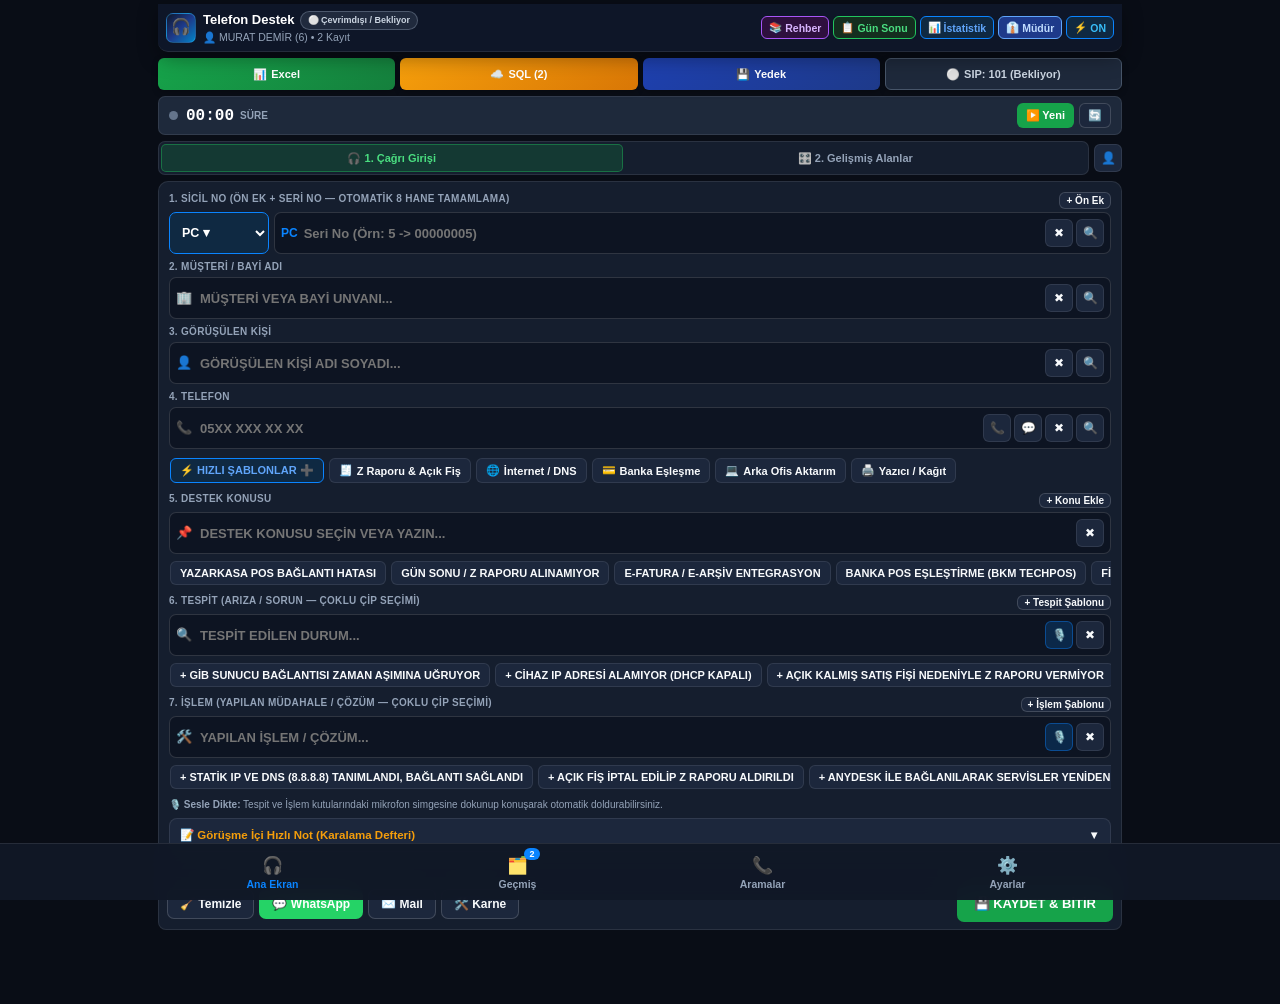
==== commit 4769ae60: "feat: improve connection status tracking and storage - Implement a secure `user-vault` via Cache API" ====
--- a/docs/index.html
+++ b/docs/index.html
@@ -28,7 +28,7 @@
             <div class="brand-title">
               <span>Telefon Destek</span>
               <span id="liveCallTopBadge" class="badge badge-green" style="display:none; font-size:9px;">Canlı Çağrı</span>
-              <span id="offlineStatusBadge" class="badge badge-blue" style="font-size:9px;">⚡ Offline-First</span>
+              <span id="offlineStatusBadge" class="badge badge-gray" style="font-size:9px; cursor:pointer;" onclick="openWifiSyncModal()" title="API & SIP Bağlantı Durumu (Test için dokunun)">⚪ Çevrimdışı / Bekliyor</span>
             </div>
             <div class="brand-sub" id="headerRepSubtitle" onclick="openRepSwitchModal()" title="Aktif temsilciyi değiştirmek için dokunun">
               👤 Temsilci Seçiniz • 0 Kayıt
@@ -71,8 +71,8 @@
         <button type="button" class="qt-btn qt-backup" onclick="switchTab(3)">
           <span>💾</span><span>Yedek</span>
         </button>
-        <button type="button" class="qt-btn qt-sip" id="quickSipBtn" onclick="openModal('keypadModal')">
-          <span>📞</span><span id="sipStatusText">SIP: 101</span>
+        <button type="button" class="qt-btn qt-sip-disconnected" id="quickSipBtn" onclick="openModal('keypadModal')" title="SIP / Bağlantı Durumu">
+          <span id="sipStatusDot">⚪</span><span id="sipStatusText">SIP: Bekliyor</span>
         </button>
       </div>
 
@@ -659,10 +659,13 @@
           <div class="section-title">
             <span>📡 1. Ofis İçi Wi-Fi Sync & SQL Sunucu (`172.16.160.21:8080`)</span>
           </div>
-          <span class="badge badge-orange" id="settingsUnsyncedBadge">0 Bekleyen Kayıt</span>
+          <div style="display:flex; gap:5px; align-items:center; flex-wrap:wrap;">
+            <span class="badge badge-gray" id="sqlConnectionStateBadge">⚪ Çevrimdışı / Bekliyor</span>
+            <span class="badge badge-orange" id="settingsUnsyncedBadge">0 Bekleyen Kayıt</span>
+          </div>
         </div>
         <p style="font-size:11.5px; color:var(--text-secondary); margin-bottom:10px;">
-          Şirket dışında tamamen <b>Offline (İnternetsiz)</b> çalışırken kaydettiğiniz tüm çağrılar yerel hafızada (IndexedDB + localStorage) saklanır. Ofise gelip yerel Wi-Fi ağına bağlandığınızda tek tuşla <b>/api/sync-calls</b> adresine toplu aktarabilirsiniz.
+          Şirket dışında tamamen <b>Offline (İnternetsiz)</b> çalışırken kaydettiğiniz tüm çağrılar yerel hafızada (IndexedDB + localStorage) saklanır. Ofise gelip yerel Wi-Fi ağına bağlandığınızda <b>/api/test-db-connection</b> ile bağlantıyı doğrulayabilir ve <b>/api/sync-calls</b> adresine toplu aktarabilirsiniz.
         </p>
         <div class="form-grid">
           <div class="form-group">
@@ -670,7 +673,7 @@
             <input type="text" id="setSqlHost" class="form-input tabular-nums" placeholder="172.16.160.21" value="172.16.160.21" />
           </div>
           <div class="form-group">
-            <label class="field-label">API PORT</label>
+            <label class="field-label">API / SQL PORT</label>
             <input type="text" id="setSqlPort" class="form-input tabular-nums" placeholder="8080" value="8080" />
           </div>
           <div class="form-group">
@@ -685,7 +688,19 @@
             <label class="field-label">VERİTABANI ADI</label>
             <input type="text" id="setSqlDb" class="form-input" placeholder="destek_db" />
           </div>
-        </div>
+          <div class="form-group">
+            <label class="field-label">SQL KULLANICI ADI</label>
+            <input type="text" id="setSqlUser" class="form-input" placeholder="Örn: sa / root / postgres" autocomplete="off" />
+          </div>
+          <div class="form-group">
+            <label class="field-label">SQL ŞİFRESİ</label>
+            <div style="display:flex; gap:5px; align-items:center;">
+              <input type="password" id="setSqlPass" class="form-input" placeholder="••••••••" autocomplete="new-password" style="flex:1;" />
+              <button type="button" class="btn btn-sm btn-outline" onclick="togglePasswordVisibility('setSqlPass', this)" title="Şifreyi Göster/Gizle">👁️</button>
+            </div>
+          </div>
+        </div>
+        <div id="sqlConnectionResultBox" style="display:none; margin-top:8px; padding:7px 10px; border-radius:7px; font-size:11.5px; font-weight:700;"></div>
         <div style="margin-top:10px; display:flex; gap:6px; flex-wrap:wrap;">
           <button type="button" class="btn btn-orange" onclick="syncOfflineRecordsToOfficeApi()">
             🚀 Bekleyen Kayıtları Şimdi Gönder (/api/sync-calls)
@@ -693,11 +708,11 @@
           <button type="button" class="btn btn-navy" onclick="openWifiSyncModal()">
             📥 SQL'den Veri Çek / Sync Merkezi
           </button>
-          <button type="button" class="btn btn-outline" onclick="testSqlConnection()">
-            🔍 Bağlantıyı Test Et
+          <button type="button" class="btn btn-outline" id="btnTestSqlConnSettings" onclick="testSqlConnection()">
+            🔍 Bağlantıyı Test Et (/api/test-db-connection)
           </button>
           <button type="button" class="btn btn-blue" onclick="saveSqlSettings()">
-            💾 Sunucu Ayarlarını Kaydet
+            💾 Sunucu & SQL Ayarlarını Kaydet
           </button>
         </div>
       </section>
@@ -739,6 +754,7 @@
       <section class="section-card">
         <div class="section-header">
           <div class="section-title">📞 3. Verimor Bulut Santral (SIP) Ayarları</div>
+          <span class="badge badge-gray" id="sipConnectionStateBadge">⚪ Çevrimdışı / Bekliyor</span>
         </div>
         <div class="form-grid">
           <div class="form-group">
@@ -751,7 +767,10 @@
           </div>
           <div class="form-group">
             <label class="field-label">SIP ŞİFRE</label>
-            <input type="password" id="setSipPass" class="form-input" placeholder="••••••••" />
+            <div style="display:flex; gap:5px; align-items:center;">
+              <input type="password" id="setSipPass" class="form-input" placeholder="••••••••" style="flex:1;" />
+              <button type="button" class="btn btn-sm btn-outline" onclick="togglePasswordVisibility('setSipPass', this)" title="Şifreyi Göster/Gizle">👁️</button>
+            </div>
           </div>
           <div class="form-group">
             <label class="field-label">PORT</label>
@@ -768,7 +787,8 @@
         </div>
         <div style="margin-top:10px; display:flex; justify-content:flex-end; gap:6px; flex-wrap:wrap;">
           <button type="button" class="btn btn-orange" onclick="simulateIncomingSipCall()">🔔 Gelen Çağrı Test Et</button>
-          <button type="button" class="btn btn-green" onclick="saveSipSettings()">🔌 SIP Ayarlarını Kaydet & Bağlan</button>
+          <button type="button" class="btn btn-outline" onclick="disconnectSipAndApiStatus()">📴 Bağlantıyı Kes</button>
+          <button type="button" class="btn btn-blue" onclick="saveSipSettings()">🔌 SIP Ayarlarını Kaydet & Bağlantıyı Test Et</button>
         </div>
       </section>
 
@@ -854,9 +874,12 @@
   <!-- MODAL 0: OFİS İÇİ Wİ-Fİ SYNC (172.16.160.21:8080/api/sync-calls) MERKEZİ -->
   <!-- ======================================================================== -->
   <div class="modal-backdrop" id="wifiSyncModal">
-    <div class="modal-dialog" style="max-width:640px;">
+    <div class="modal-dialog" style="max-width:660px;">
       <div class="modal-header">
-        <div class="modal-title">📡 Ofis İçi Wi-Fi Sync & SQL Veri Merkezi</div>
+        <div class="modal-title" style="display:flex; align-items:center; gap:6px; flex-wrap:wrap;">
+          <span>📡 Ofis İçi Wi-Fi Sync & SQL Veri Merkezi</span>
+          <span class="badge badge-gray" id="modalSqlConnectionBadge">⚪ Çevrimdışı / Bekliyor</span>
+        </div>
         <button type="button" class="btn btn-sm btn-outline" onclick="closeModal('wifiSyncModal')">✖ Kapat</button>
       </div>
       <div class="modal-body">
@@ -933,21 +956,50 @@
           </button>
         </div>
 
-        <!-- 3. HIZLI IP / PORT DEĞİŞTİRME -->
+        <!-- 3. API SUNUCU & SQL KULLANICI / ŞİFRE BAĞLANTI YAPILANDIRMASI -->
         <div class="section-card" style="margin-bottom:0;">
-          <div class="section-title" style="margin-bottom:6px;">⚙️ Hızlı API Sunucu Adresi Yapılandırması</div>
+          <div class="section-title" style="margin-bottom:6px;">⚙️ 3. API Sunucu & SQL Veritabanı Bağlantı Ayarları</div>
           <div class="form-grid">
             <div class="form-group">
               <label class="field-label">SUNUCU IP / HOST</label>
               <input type="text" id="modalSqlHost" class="form-input tabular-nums" placeholder="172.16.160.21" />
             </div>
             <div class="form-group">
-              <label class="field-label">PORT</label>
+              <label class="field-label">API / SQL PORT</label>
               <input type="text" id="modalSqlPort" class="form-input tabular-nums" placeholder="8080" />
             </div>
-          </div>
-          <div style="margin-top:8px; display:flex; gap:6px; justify-content:flex-end;">
-            <button type="button" class="btn btn-sm btn-outline" onclick="saveModalSqlHostPort()">💾 IP & Port Güncelle</button>
+            <div class="form-group">
+              <label class="field-label">VERİTABANI TÜRÜ</label>
+              <select id="modalSqlType" class="form-select">
+                <option value="MSSQL">MS SQL Server</option>
+                <option value="MySQL">MySQL / MariaDB</option>
+                <option value="PostgreSQL">PostgreSQL</option>
+              </select>
+            </div>
+            <div class="form-group">
+              <label class="field-label">VERİTABANI ADI</label>
+              <input type="text" id="modalSqlDb" class="form-input" placeholder="destek_db" />
+            </div>
+            <div class="form-group">
+              <label class="field-label">SQL KULLANICI ADI</label>
+              <input type="text" id="modalSqlUser" class="form-input" placeholder="Örn: sa / root / postgres" autocomplete="off" />
+            </div>
+            <div class="form-group">
+              <label class="field-label">SQL ŞİFRESİ</label>
+              <div style="display:flex; gap:5px; align-items:center;">
+                <input type="password" id="modalSqlPass" class="form-input" placeholder="••••••••" autocomplete="new-password" style="flex:1;" />
+                <button type="button" class="btn btn-sm btn-outline" onclick="togglePasswordVisibility('modalSqlPass', this)" title="Şifreyi Göster/Gizle">👁️</button>
+              </div>
+            </div>
+          </div>
+          <div id="modalSqlConnResultBox" style="display:none; margin-top:8px; padding:7px 10px; border-radius:7px; font-size:11.5px; font-weight:700;"></div>
+          <div style="margin-top:10px; display:flex; gap:6px; justify-content:flex-end; flex-wrap:wrap;">
+            <button type="button" class="btn btn-sm btn-outline" id="btnTestSqlConnModal" onclick="saveModalSqlHostPort(false); testSqlConnection();">
+              🔍 Bağlantıyı Test Et (/api/test-db-connection)
+            </button>
+            <button type="button" class="btn btn-sm btn-blue" onclick="saveModalSqlHostPort(true)">
+              💾 Sunucu & SQL Ayarlarını Kaydet
+            </button>
           </div>
         </div>
       </div>
--- a/docs/styles.css
+++ b/docs/styles.css
@@ -237,7 +237,26 @@
   background: linear-gradient(135deg, #1E40AF, #1E3A8A);
 }
 
-.qt-sip {
+.qt-sip,
+.qt-sip-disconnected {
+  background: #1E293B;
+  border: 1px solid #475569;
+  color: #CBD5E1;
+}
+
+.qt-sip-error {
+  background: #2C1418;
+  border: 1px solid #EF4444;
+  color: #F87171;
+}
+
+.qt-sip-testing {
+  background: #2E210F;
+  border: 1px solid #F59E0B;
+  color: #FBBF24;
+}
+
+.qt-sip-connected {
   background: #142E1F;
   border: 1px solid #22C55E;
   color: #4ADE80;
@@ -697,6 +716,7 @@
 .badge-orange { background: rgba(245, 158, 11, 0.18); color: #FBBF24; border: 1px solid rgba(245, 158, 11, 0.35); }
 .badge-red { background: rgba(239, 68, 68, 0.18); color: #F87171; border: 1px solid rgba(239, 68, 68, 0.35); }
 .badge-purple { background: rgba(168, 85, 247, 0.18); color: #C084FC; border: 1px solid rgba(168, 85, 247, 0.35); }
+.badge-gray { background: rgba(100, 116, 139, 0.22); color: #CBD5E1; border: 1px solid rgba(148, 163, 184, 0.38); }
 
 /* KPI STRIP */
 .kpi-strip {
